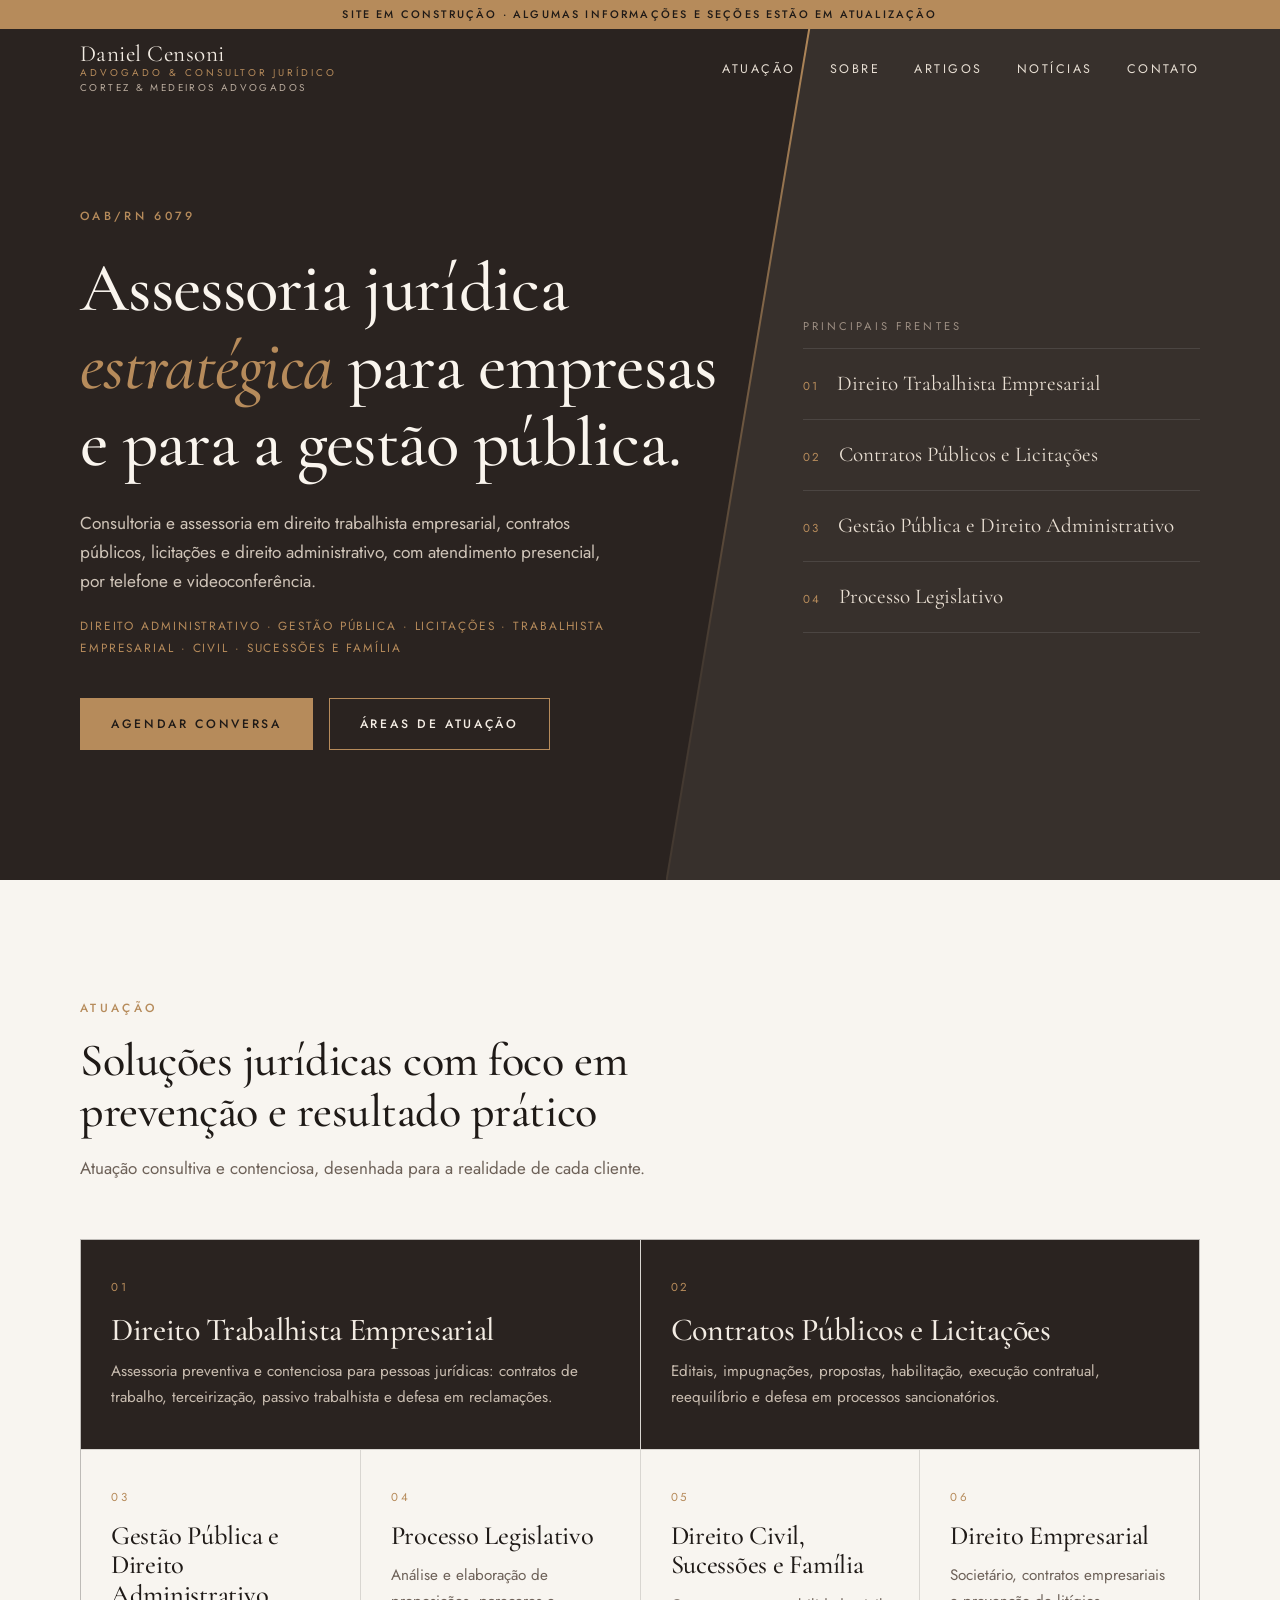
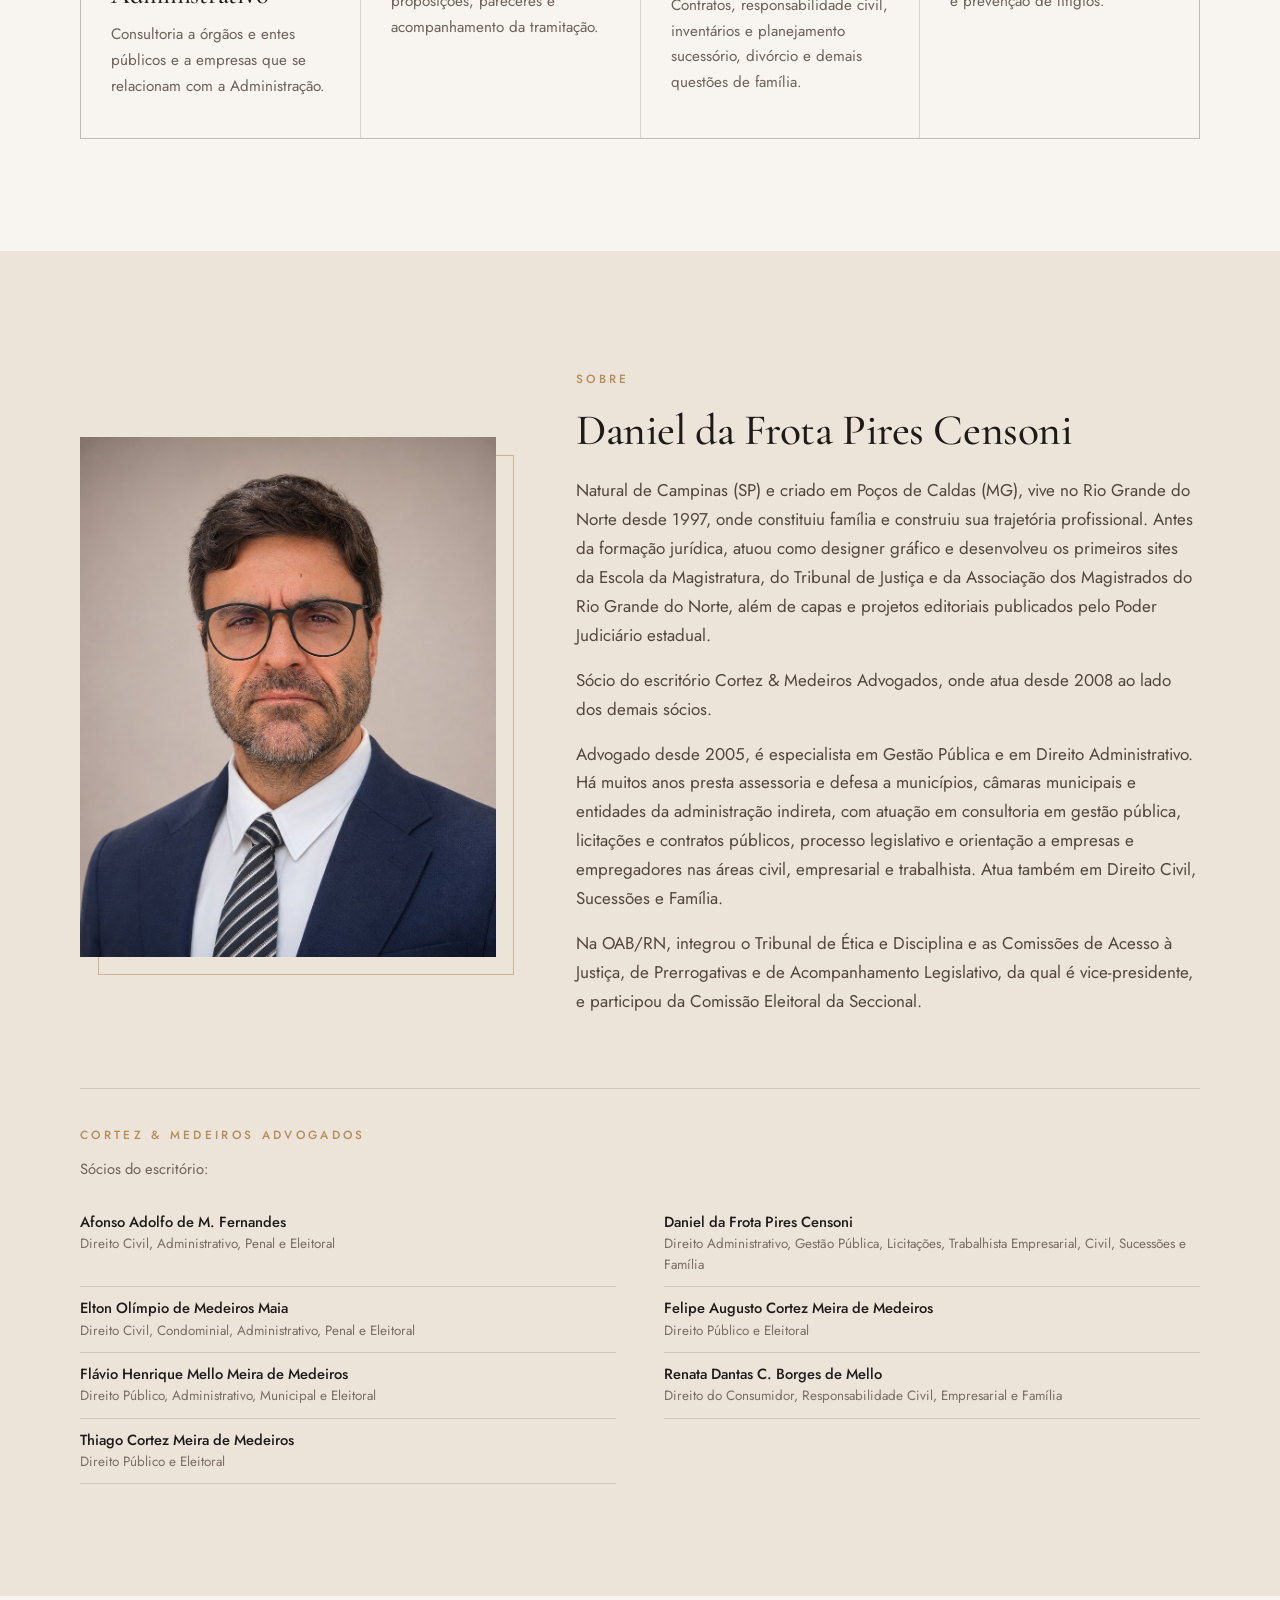
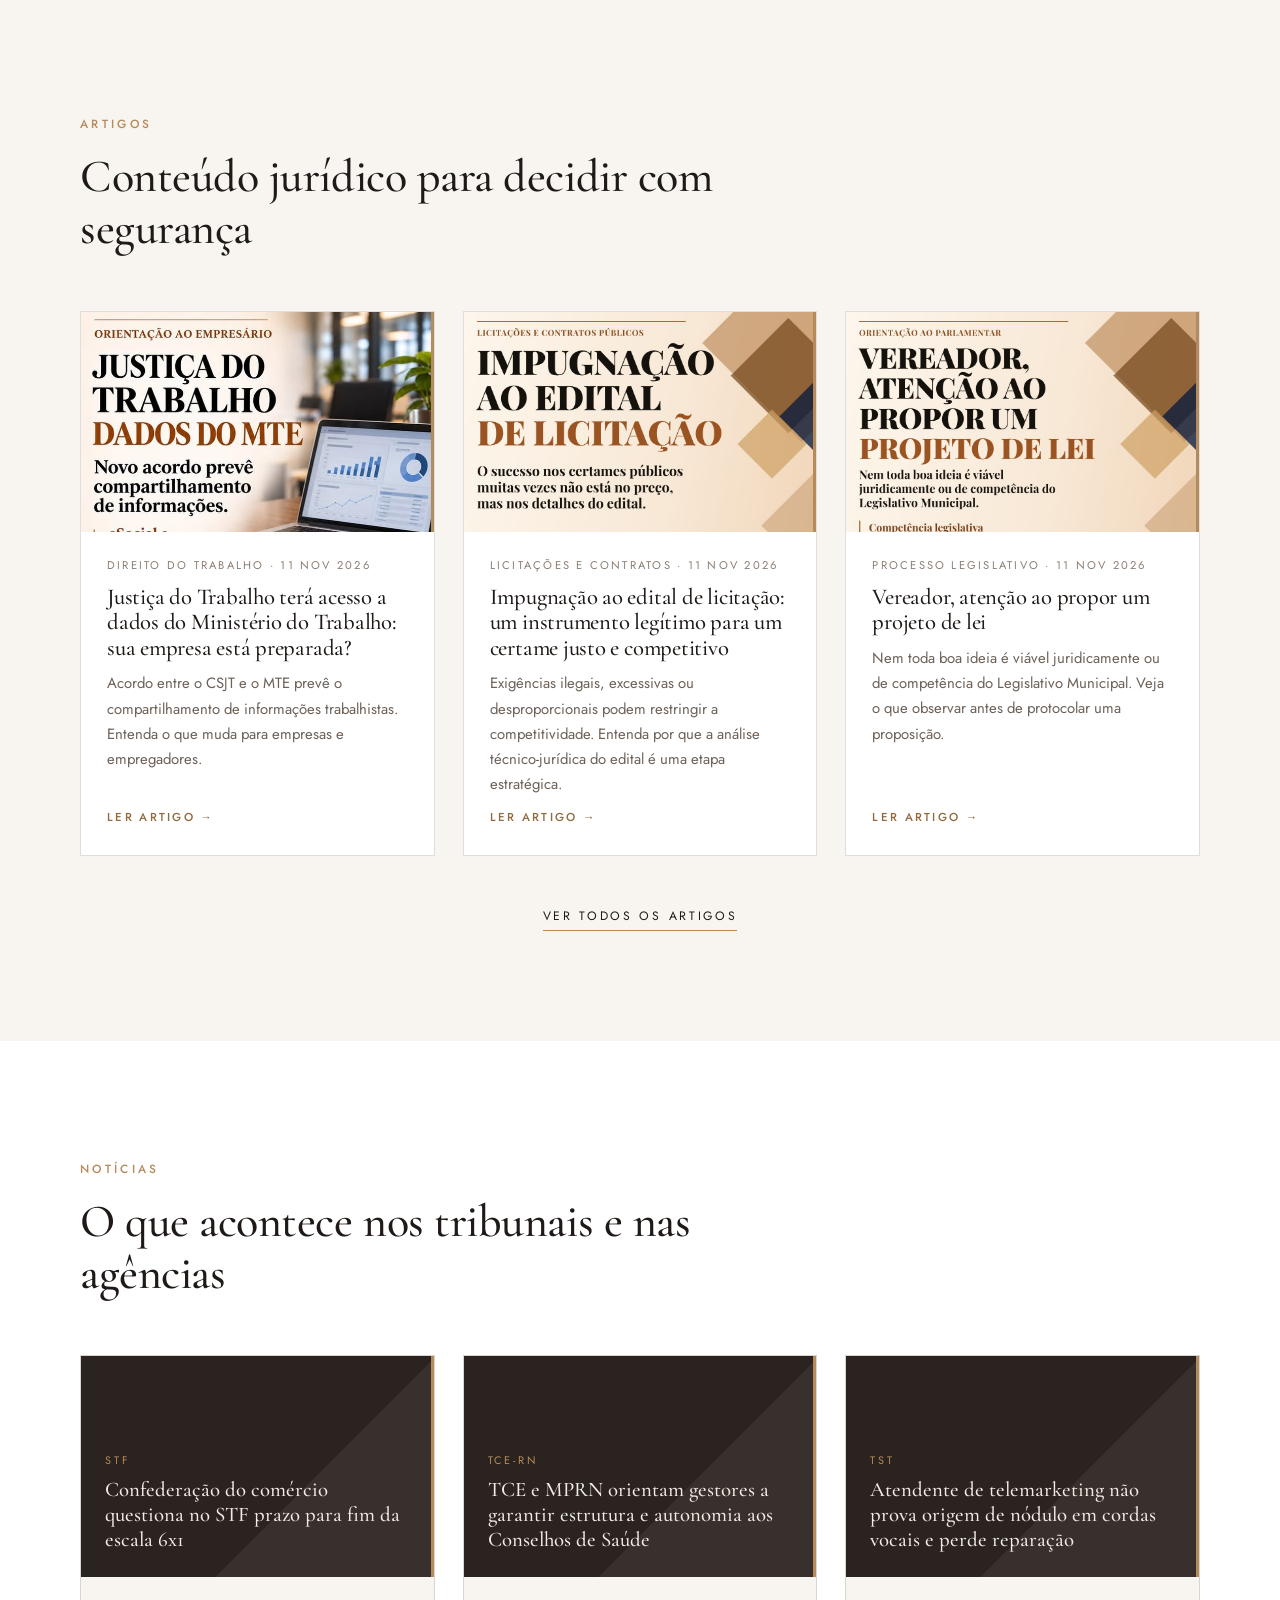
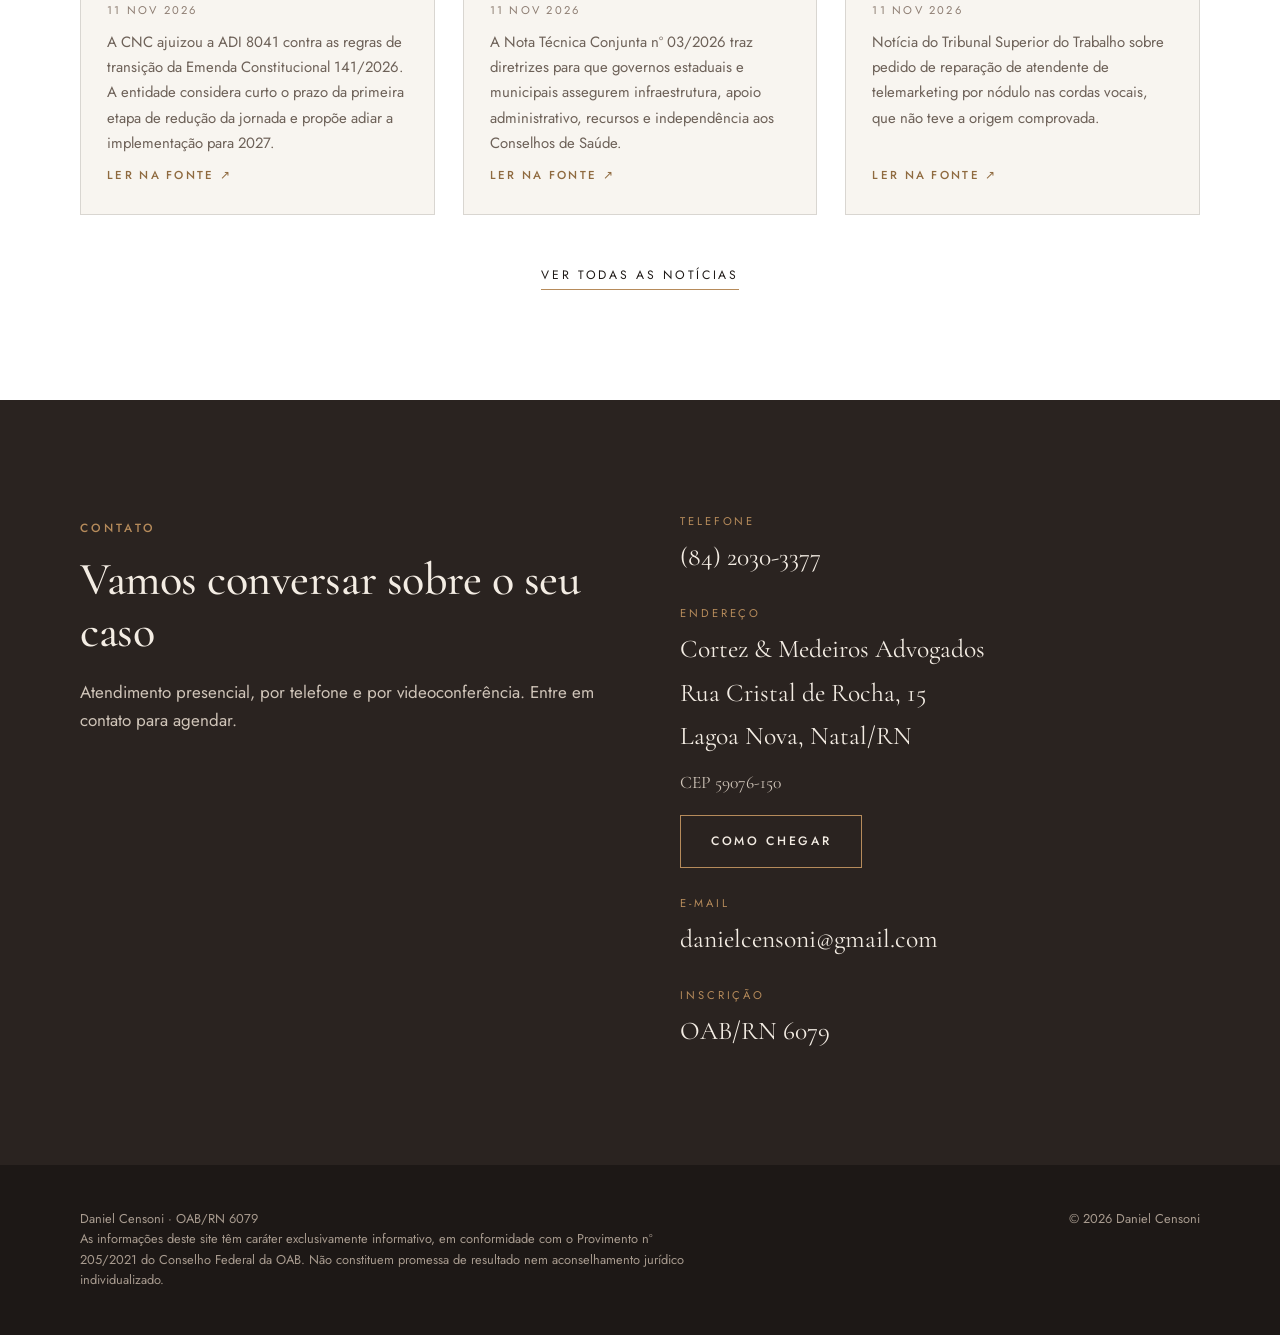
==== index.html @ f0d0aa8f "Add files via upload" ====
<!DOCTYPE html><html lang="pt-BR"><head><meta charset="utf-8"><meta name="viewport" content="width=device-width,initial-scale=1">
<title>Daniel Censoni | Advogado e Consultor Jurídico</title><meta name="description" content="Advogado e consultor jurídico para empresas e gestão pública: direito trabalhista empresarial, contratos públicos, licitações, direito administrativo e processo legislativo.">
<meta property="og:title" content="Daniel Censoni | Advogado e Consultor Jurídico"><meta property="og:description" content="Advogado e consultor jurídico para empresas e gestão pública: direito trabalhista empresarial, contratos públicos, licitações, direito administrativo e processo legislativo."><meta property="og:type" content="website"><meta property="og:locale" content="pt_BR">
<meta name="theme-color" content="#2a2320"><link rel="canonical" href="https://danielcensoni.github.io/"><link rel="preconnect" href="https://fonts.googleapis.com"><link rel="preconnect" href="https://fonts.gstatic.com" crossorigin><link href="https://fonts.googleapis.com/css2?family=Cormorant+Garamond:ital,wght@0,500;0,600;1,500&family=Jost:wght@400;500&display=swap" rel="stylesheet"><link rel="stylesheet" href="style.css"></head><body><header class="top" ><div class="construction">Site em construção &middot; algumas informações e seções estão em atualização</div><div class="wrap nav"><a class="brand" href="index.html">Daniel Censoni<small>Advogado &amp; Consultor Jurídico</small><small class="sub">Cortez &amp; Medeiros Advogados</small></a>
<button class="burger" aria-label="Menu">&#9776;</button>
<ul class="menu"><li><a href="index.html#areas">Atuação</a></li><li><a href="index.html#sobre">Sobre</a></li><li><a href="artigos.html">Artigos</a></li><li><a href="noticias.html">Notícias</a></li><li><a href="index.html#contato">Contato</a></li></ul></div></header>
<section class="hero"><div class="wrap"><div><span class="eyebrow">OAB/RN 6079</span>
<h1>Assessoria jurídica <em>estratégica</em> para empresas e para a gestão pública.</h1>
<p class="lead">Consultoria e assessoria em direito trabalhista empresarial, contratos públicos, licitações e direito administrativo, com atendimento presencial, por telefone e videoconferência.</p>
<p class="fields">Direito Administrativo &middot; Gestão Pública &middot; Licitações &middot; Trabalhista Empresarial &middot; Civil &middot; Sucessões e Família</p>
<div class="cta"><a class="btn fill" href="#contato">Agendar conversa</a><a class="btn ghost" href="#areas">Áreas de atuação</a></div></div>
<div><div class="tag">Principais frentes</div><ol><li><a href="#area-1">Direito Trabalhista Empresarial</a></li><li><a href="#area-2">Contratos Públicos e Licitações</a></li><li><a href="#area-3">Gestão Pública e Direito Administrativo</a></li><li><a href="#area-4">Processo Legislativo</a></li></ol></div></div></section>
<section id="areas"><div class="wrap"><div class="head rv"><span class="eyebrow">Atuação</span><h2>Soluções jurídicas com foco em prevenção e resultado prático</h2><p>Atuação consultiva e contenciosa, desenhada para a realidade de cada cliente.</p></div><div class="areas"><div id="area-1" class="area rv big"><div class="n">01</div><h3>Direito Trabalhista Empresarial</h3><p>Assessoria preventiva e contenciosa para pessoas jurídicas: contratos de trabalho, terceirização, passivo trabalhista e defesa em reclamações.</p></div><div id="area-2" class="area rv big"><div class="n">02</div><h3>Contratos Públicos e Licitações</h3><p>Editais, impugnações, propostas, habilitação, execução contratual, reequilíbrio e defesa em processos sancionatórios.</p></div><div id="area-3" class="area rv "><div class="n">03</div><h3>Gestão Pública e Direito Administrativo</h3><p>Consultoria a órgãos e entes públicos e a empresas que se relacionam com a Administração.</p></div><div id="area-4" class="area rv "><div class="n">04</div><h3>Processo Legislativo</h3><p>Análise e elaboração de proposições, pareceres e acompanhamento da tramitação.</p></div><div id="area-5" class="area rv "><div class="n">05</div><h3>Direito Civil, Sucessões e Família</h3><p>Contratos, responsabilidade civil, inventários e planejamento sucessório, divórcio e demais questões de família.</p></div><div id="area-6" class="area rv "><div class="n">06</div><h3>Direito Empresarial</h3><p>Societário, contratos empresariais e prevenção de litígios.</p></div></div></div></section>
<section class="about" id="sobre"><div class="wrap"><div class="rv"><div class="frame"><img src="foto.jpg" alt="Daniel Censoni, advogado" width="900" height="1125" loading="lazy"></div></div>
<div class="rv"><span class="eyebrow">Sobre</span><h2>Daniel da Frota Pires Censoni</h2>
<p>Natural de Campinas (SP) e criado em Poços de Caldas (MG), vive no Rio Grande do Norte desde 1997, onde constituiu família e construiu sua trajetória profissional. Antes da formação jurídica, atuou como designer gráfico e desenvolveu os primeiros sites da Escola da Magistratura, do Tribunal de Justiça e da Associação dos Magistrados do Rio Grande do Norte, além de capas e projetos editoriais publicados pelo Poder Judiciário estadual.</p>
<p>Sócio do escritório Cortez &amp; Medeiros Advogados, onde atua desde 2008 ao lado dos demais sócios.</p>
<p>Advogado desde 2005, é especialista em Gestão Pública e em Direito Administrativo. Há muitos anos presta assessoria e defesa a municípios, câmaras municipais e entidades da administração indireta, com atuação em consultoria em gestão pública, licitações e contratos públicos, processo legislativo e orientação a empresas e empregadores nas áreas civil, empresarial e trabalhista. Atua também em Direito Civil, Sucessões e Família.</p>
<p>Na OAB/RN, integrou o Tribunal de Ética e Disciplina e as Comissões de Acesso à Justiça, de Prerrogativas e de Acompanhamento Legislativo, da qual é vice-presidente, e participou da Comissão Eleitoral da Seccional.</p>
</div></div><div class="wrap crew rv"><span class="eyebrow">Cortez &amp; Medeiros Advogados</span><p>Sócios do escritório:</p><ul><li><b>Afonso Adolfo de M. Fernandes</b><span>Direito Civil, Administrativo, Penal e Eleitoral</span></li><li><b>Daniel da Frota Pires Censoni</b><span>Direito Administrativo, Gestão Pública, Licitações, Trabalhista Empresarial, Civil, Sucessões e Família</span></li><li><b>Elton Olímpio de Medeiros Maia</b><span>Direito Civil, Condominial, Administrativo, Penal e Eleitoral</span></li><li><b>Felipe Augusto Cortez Meira de Medeiros</b><span>Direito Público e Eleitoral</span></li><li><b>Flávio Henrique Mello Meira de Medeiros</b><span>Direito Público, Administrativo, Municipal e Eleitoral</span></li><li><b>Renata Dantas C. Borges de Mello</b><span>Direito do Consumidor, Responsabilidade Civil, Empresarial e Família</span></li><li><b>Thiago Cortez Meira de Medeiros</b><span>Direito Público e Eleitoral</span></li></ul></div></section>
<section id="artigos"><div class="wrap"><div class="head rv"><span class="eyebrow">Artigos</span><h2>Conteúdo jurídico para decidir com segurança</h2></div>
<div class="grid3"><a class="card rv" href="justica-do-trabalho-acesso-a-dados-do-mte.html"><div class="cover"><img src="img-dados-mte.jpg" alt="Justiça do Trabalho terá acesso a dados do Ministério do Trabalho: sua empresa está preparada?"></div><div class="body"><div class="meta">Direito do Trabalho &middot; 11 nov 2026</div><h3>Justiça do Trabalho terá acesso a dados do Ministério do Trabalho: sua empresa está preparada?</h3><p>Acordo entre o CSJT e o MTE prevê o compartilhamento de informações trabalhistas. Entenda o que muda para empresas e empregadores.</p><span class="more">Ler artigo &rarr;</span></div></a><a class="card rv" href="impugnacao-ao-edital-de-licitacao.html"><div class="cover"><img src="img-impugnacao-edital.jpg" alt="Impugnação ao edital de licitação: um instrumento legítimo para um certame justo e competitivo"></div><div class="body"><div class="meta">Licitações e Contratos &middot; 11 nov 2026</div><h3>Impugnação ao edital de licitação: um instrumento legítimo para um certame justo e competitivo</h3><p>Exigências ilegais, excessivas ou desproporcionais podem restringir a competitividade. Entenda por que a análise técnico-jurídica do edital é uma etapa estratégica.</p><span class="more">Ler artigo &rarr;</span></div></a><a class="card rv" href="vereador-atencao-ao-propor-um-projeto-de-lei.html"><div class="cover"><img src="img-projeto-de-lei-vereador.jpg" alt="Vereador, atenção ao propor um projeto de lei"></div><div class="body"><div class="meta">Processo Legislativo &middot; 11 nov 2026</div><h3>Vereador, atenção ao propor um projeto de lei</h3><p>Nem toda boa ideia é viável juridicamente ou de competência do Legislativo Municipal. Veja o que observar antes de protocolar uma proposição.</p><span class="more">Ler artigo &rarr;</span></div></a></div><div class="allink"><a href="artigos.html">Ver todos os artigos</a></div></div></section>
<section class="news" id="noticias"><div class="wrap"><div class="head rv"><span class="eyebrow">Notícias</span><h2>O que acontece nos tribunais e nas agências</h2></div>
<div class="grid3"><a class="card rv" href="https://noticias.stf.jus.br/postsnoticias/confederacao-do-comercio-questiona-no-stf-prazo-para-fim-da-escala-6x1/" target="_blank" rel="noopener"><div class="cover"><span>STF</span><b>Confederação do comércio questiona no STF prazo para fim da escala 6x1</b></div><div class="body"><div class="meta">11 nov 2026</div><p>A CNC ajuizou a ADI 8041 contra as regras de transição da Emenda Constitucional 141/2026. A entidade considera curto o prazo da primeira etapa de redução da jornada e propõe adiar a implementação para 2027.</p><span class="more">Ler na fonte &#8599;</span></div></a><a class="card rv" href="https://www.tce.rn.gov.br/Noticias/NoticiaDetalhada/8140#gsc.tab=0" target="_blank" rel="noopener"><div class="cover"><span>TCE-RN</span><b>TCE e MPRN orientam gestores a garantir estrutura e autonomia aos Conselhos de Saúde</b></div><div class="body"><div class="meta">11 nov 2026</div><p>A Nota Técnica Conjunta nº 03/2026 traz diretrizes para que governos estaduais e municipais assegurem infraestrutura, apoio administrativo, recursos e independência aos Conselhos de Saúde.</p><span class="more">Ler na fonte &#8599;</span></div></a><a class="card rv" href="https://www.tst.jus.br/-/atendente-de-telemarketing-nao-prova-origem-de-nodulo-em-cordas-vocais-e-perde-reparacao" target="_blank" rel="noopener"><div class="cover"><span>TST</span><b>Atendente de telemarketing não prova origem de nódulo em cordas vocais e perde reparação</b></div><div class="body"><div class="meta">11 nov 2026</div><p>Notícia do Tribunal Superior do Trabalho sobre pedido de reparação de atendente de telemarketing por nódulo nas cordas vocais, que não teve a origem comprovada.</p><span class="more">Ler na fonte &#8599;</span></div></a></div><div class="allink"><a href="noticias.html">Ver todas as notícias</a></div></div></section>
<section class="contact" id="contato"><div class="wrap"><div class="rv"><span class="eyebrow">Contato</span><h2>Vamos conversar sobre o seu caso</h2><p>Atendimento presencial, por telefone e por videoconferência. Entre em contato para agendar.</p></div>
<dl class="rv"><div><dt>Telefone</dt><dd><a href="tel:+558420303377">(84) 2030-3377</a></dd></div><div><dt>Endereço</dt><dd>Cortez &amp; Medeiros Advogados<br>Rua Cristal de Rocha, 15<br>Lagoa Nova, Natal/RN<br><span style="font-size:1.1rem;color:#cfc4b8">CEP 59076-150</span></dd><a class="btn ghost" style="margin-top:14px" href="https://www.google.com/maps/search/?api=1&amp;query=Rua+Cristal+de+Rocha+15+Lagoa+Nova+Natal+RN" target="_blank" rel="noopener">Como chegar</a></div><div><dt>E-mail</dt><dd><a href="mailto:danielcensoni@gmail.com">danielcensoni@gmail.com</a></dd></div><div><dt>Inscrição</dt><dd>OAB/RN 6079</dd></div></dl></div></section><footer><div class="wrap"><p>Daniel Censoni &middot; OAB/RN 6079<br>As informações deste site têm caráter exclusivamente informativo, em conformidade com o Provimento nº 205/2021 do Conselho Federal da OAB. Não constituem promessa de resultado nem aconselhamento jurídico individualizado.</p><p>&copy; 2026 Daniel Censoni</p></div></footer><script>
(function(){var h=document.querySelector('header.top');function s(){h.classList.toggle('solid',window.scrollY>20||h.dataset.solid)}s();addEventListener('scroll',s,{passive:true});
var b=document.querySelector('.burger'),m=document.querySelector('.menu');b.addEventListener('click',function(){m.classList.toggle('open')});m.addEventListener('click',function(){m.classList.remove('open')});
var els=document.querySelectorAll('.rv');if('IntersectionObserver' in window){var o=new IntersectionObserver(function(x){x.forEach(function(i){if(i.isIntersecting){i.target.classList.add('in');o.unobserve(i.target)}})},{threshold:.12});els.forEach(function(i){o.observe(i)})}else{els.forEach(function(i){i.classList.add('in')})}})();
</script></body></html>
---- style.css ----
:root{--ink:#1f1a17;--esp:#2a2320;--esp2:#37302c;--taupe:#8d7d72;--sand:#ece4d9;--ivory:#f8f5f0;--cu:#b68b5b;--cu2:#8f6a3f;--line:rgba(31,26,23,.14);--serif:'Cormorant Garamond',Georgia,'Times New Roman',serif;--sans:'Jost','Helvetica Neue',Arial,sans-serif}
*{box-sizing:border-box;margin:0;padding:0}
html{scroll-behavior:smooth;scroll-padding-top:80px}
body{font-family:var(--sans);font-weight:400;color:var(--ink);background:var(--ivory);line-height:1.7;font-size:17px;-webkit-font-smoothing:antialiased}
a{color:inherit;text-decoration:none}
img{max-width:100%;display:block}
.wrap{width:min(1120px,92%);margin:0 auto}
.eyebrow{font-size:.74rem;letter-spacing:.28em;text-transform:uppercase;color:var(--cu);font-weight:500}
h1,h2,h3{font-family:var(--serif);font-weight:500;line-height:1.12;letter-spacing:-.01em}
/* header */
header.top{position:fixed;inset:0 0 auto 0;z-index:50;transition:background .3s,box-shadow .3s}
header.top.solid{background:rgba(42,35,32,.96);backdrop-filter:blur(8px);box-shadow:0 1px 0 rgba(255,255,255,.06)}
.nav{display:flex;align-items:center;justify-content:space-between;height:76px}
.brand{font-family:var(--serif);color:#f3ece3;font-size:1.45rem;letter-spacing:.02em}
.brand small{display:block;font-family:var(--sans);font-size:.62rem;letter-spacing:.3em;text-transform:uppercase;color:var(--cu);margin-top:-2px}
.menu{display:flex;gap:34px;list-style:none}
.menu a{color:#e7ded3;font-size:.78rem;letter-spacing:.2em;text-transform:uppercase;transition:color .2s}
.menu a:hover{color:var(--cu)}
.burger{display:none;background:none;border:0;color:#f3ece3;font-size:1.6rem;cursor:pointer}
/* hero */
.hero{position:relative;background:var(--esp);color:#f3ece3;min-height:min(100svh,880px);display:flex;align-items:center;overflow:hidden;padding:120px 0 80px}
.hero::before{content:"";position:absolute;right:0;top:0;bottom:0;width:48%;background:var(--esp2);clip-path:polygon(24% 0,100% 0,100% 100%,0 100%)}
.hero::after{content:"";position:absolute;right:0;top:0;bottom:0;width:48%;background:linear-gradient(var(--cu),rgba(182,139,91,.1) 75%);clip-path:polygon(24% 0,calc(24% + 2px) 0,2px 100%,0 100%);z-index:1}
.hero .wrap{position:relative;z-index:2;display:grid;grid-template-columns:1.25fr .75fr;gap:60px;align-items:center}
.hero h1{font-size:clamp(2.5rem,5.4vw,4.6rem);margin:22px 0 26px;color:#faf5ee}
.hero h1 em{font-style:italic;color:var(--cu)}
.hero p.lead{max-width:540px;color:#cfc4b8;font-size:1.08rem}
.cta{display:flex;gap:16px;flex-wrap:wrap;margin-top:38px}
.btn{display:inline-block;padding:15px 30px;font-size:.76rem;letter-spacing:.22em;text-transform:uppercase;border:1px solid var(--cu);transition:all .25s;font-weight:500}
.btn.fill{background:var(--cu);color:#1f1a17}
.btn.fill:hover{background:#c99d6b}
.btn.ghost{color:#f3ece3}
.btn.ghost:hover{background:rgba(182,139,91,.15)}
.hero ol{list-style:none;counter-reset:a}
.hero ol li{counter-increment:a;padding:17px 0;border-bottom:1px solid rgba(255,255,255,.1);font-family:var(--serif);font-size:1.32rem;color:#e9dfd3;display:flex;gap:18px;align-items:baseline}
.hero ol li::before{content:"0" counter(a);font-family:var(--sans);font-size:.72rem;letter-spacing:.2em;color:var(--cu)}
.hero ol li:first-child{border-top:1px solid rgba(255,255,255,.1)}
.hero .tag{font-size:.7rem;letter-spacing:.28em;text-transform:uppercase;color:#9d8f83;margin-bottom:12px}
/* sections */
section{padding:112px 0}
.head{max-width:640px;margin-bottom:56px}
.head h2{font-size:clamp(2rem,3.6vw,3rem);margin-top:14px}
.head p{color:#6d6158;margin-top:16px}
/* areas */
.areas{display:grid;grid-template-columns:repeat(12,1fr);gap:1px;background:var(--line);border:1px solid var(--line)}
.area{background:var(--ivory);padding:38px 30px;grid-column:span 3;transition:background .3s}
.area:hover{background:#fff}
.area.big{grid-column:span 6;background:var(--esp);color:#f3ece3}
.area.big:hover{background:var(--esp2)}
.area .n{font-size:.72rem;letter-spacing:.24em;color:var(--cu)}
.area h3{font-size:1.65rem;margin:14px 0 12px}
.area.big h3{font-size:2rem}
.area p{font-size:.95rem;color:#6d6158}
.area.big p{color:#c9bdb0}
/* sobre */
.about{background:var(--sand)}
.about .wrap{display:grid;grid-template-columns:.8fr 1.2fr;gap:80px;align-items:center}
.frame{aspect-ratio:4/5;background:var(--esp);position:relative;display:grid;place-items:center;color:var(--cu);font-family:var(--serif);font-size:6rem}
.frame::after{content:"";position:absolute;inset:18px;border:1px solid rgba(182,139,91,.55);right:-18px;bottom:-18px;z-index:-1}
.frame img{width:100%;height:100%;object-fit:cover}
.about h2{font-size:clamp(2rem,3.4vw,2.8rem);margin:14px 0 22px}
.about p{color:#52463d;margin-bottom:16px}
.facts{display:flex;gap:40px;margin-top:30px;padding-top:26px;border-top:1px solid var(--line)}
.facts b{display:block;font-family:var(--serif);font-size:1.5rem;font-weight:500}
.facts span{font-size:.72rem;letter-spacing:.2em;text-transform:uppercase;color:var(--taupe)}
/* cards */
.grid3{display:grid;grid-template-columns:repeat(3,1fr);gap:28px}
.card{display:flex;flex-direction:column;background:#fff;border:1px solid var(--line);transition:transform .3s,box-shadow .3s}
.card:hover{transform:translateY(-4px);box-shadow:0 18px 40px -22px rgba(31,26,23,.35)}
.cover{aspect-ratio:16/10;background:linear-gradient(135deg,var(--esp) 0 62%,var(--esp2) 62%);color:#f3ece3;padding:24px;display:flex;flex-direction:column;justify-content:flex-end;position:relative;overflow:hidden}
.cover::after{content:"";position:absolute;right:0;top:0;bottom:0;width:3px;background:var(--cu)}
.cover span{font-size:.68rem;letter-spacing:.26em;text-transform:uppercase;color:var(--cu)}
.cover b{font-family:var(--serif);font-weight:500;font-size:1.3rem;line-height:1.2;margin-top:8px}
.cover img{position:absolute;inset:0;width:100%;height:100%;object-fit:cover}
.card .body{padding:24px 26px 28px;display:flex;flex-direction:column;gap:10px;flex:1}
.card h3{font-size:1.42rem}
.card p{font-size:.93rem;color:#6d6158}
.card .meta{font-size:.7rem;letter-spacing:.2em;text-transform:uppercase;color:var(--taupe)}
.card .more{margin-top:auto;font-size:.72rem;letter-spacing:.2em;text-transform:uppercase;color:var(--cu2);font-weight:500}
.badge{display:inline-block;font-size:.62rem;letter-spacing:.18em;text-transform:uppercase;background:var(--sand);color:var(--cu2);padding:3px 9px;margin-left:8px}
.allink{margin-top:44px;text-align:center}
.allink a{font-size:.76rem;letter-spacing:.22em;text-transform:uppercase;border-bottom:1px solid var(--cu);padding-bottom:5px}
.news{background:#fff}
.news .card{background:var(--ivory)}
/* contato */
.contact{background:var(--esp);color:#f3ece3}
.contact .wrap{display:grid;grid-template-columns:1fr 1fr;gap:80px}
.contact h2{font-size:clamp(2rem,3.6vw,3rem);margin:14px 0 20px}
.contact p{color:#cfc4b8}
.contact dl{display:grid;gap:26px}
.contact dt{font-size:.7rem;letter-spacing:.26em;text-transform:uppercase;color:var(--cu)}
.contact dd{font-family:var(--serif);font-size:1.6rem;margin-top:4px;word-break:break-word}
footer{background:#1d1816;color:#a89b8f;padding:44px 0;font-size:.8rem}
footer .wrap{display:flex;justify-content:space-between;gap:30px;flex-wrap:wrap}
footer p{max-width:620px;line-height:1.6}
/* artigo */
.page-hero{background:var(--esp);color:#f3ece3;padding:150px 0 70px}
.page-hero h1{font-size:clamp(2rem,4.2vw,3.4rem);max-width:860px;margin-top:16px}
.page-hero .meta{margin-top:20px;font-size:.74rem;letter-spacing:.2em;text-transform:uppercase;color:#a89b8f}
.article{width:min(740px,92%);margin:0 auto;padding:70px 0 40px}
.article h2{font-size:1.9rem;margin:44px 0 12px}
.article p,.article li{color:#40362f;margin-bottom:16px;font-size:1.06rem}
.article ul{padding-left:22px;margin-bottom:16px}
.article .cover{margin-bottom:40px}
.note{margin-top:44px;padding:22px 26px;background:var(--sand);border-left:3px solid var(--cu);font-size:.9rem;color:#52463d}
.back{display:inline-block;margin:10px 0 80px;font-size:.76rem;letter-spacing:.22em;text-transform:uppercase;border-bottom:1px solid var(--cu);padding-bottom:4px}
.list-page{padding:70px 0 100px}
/* motion */
.rv{opacity:0;transform:translateY(22px);transition:opacity .8s,transform .8s}
.rv.in{opacity:1;transform:none}
@media(prefers-reduced-motion:reduce){.rv{opacity:1;transform:none;transition:none}html{scroll-behavior:auto}}
@media(max-width:900px){
 .menu{display:none;position:absolute;top:76px;left:0;right:0;background:var(--esp);flex-direction:column;gap:0;padding:10px 0 20px}
 .menu.open{display:flex}.menu li{padding:14px 5%}
 .burger{display:block}
 .hero::before,.hero::after{display:none}
 .hero .wrap,.about .wrap,.contact .wrap{grid-template-columns:1fr;gap:44px}
 .hero{padding-top:110px}
 .areas{grid-template-columns:1fr}.area,.area.big{grid-column:auto}
 .grid3{grid-template-columns:1fr}
 section{padding:80px 0}
 .frame{max-width:320px}
}

.cover .orn{position:absolute;right:28px;top:6px;font-family:var(--serif);font-size:7rem;font-style:normal;color:rgba(182,139,91,.28);line-height:1}
.rv{will-change:opacity}

.team{display:grid;grid-template-columns:repeat(3,1fr);gap:1px;background:var(--line);border:1px solid var(--line)}
.mem{background:var(--ivory);padding:36px 34px;display:flex;flex-direction:column;gap:6px;transition:background .3s}
.mem:hover{background:#fff}
.mem .ini{font-family:var(--serif);font-size:2.2rem;color:var(--cu);line-height:1;margin-bottom:14px;padding-bottom:14px;border-bottom:1px solid var(--line)}
.mem h3{font-size:1.6rem}
.mem p{font-size:.72rem;letter-spacing:.22em;text-transform:uppercase;color:var(--taupe)}
@media(max-width:900px){.team{grid-template-columns:1fr 1fr}}
@media(max-width:520px){.team{grid-template-columns:1fr}}

.about .wrap.crew{display:block;margin-top:56px;padding-top:30px;border-top:1px solid var(--line)}
.crew p{margin:10px 0 18px;font-size:.92rem;color:#6d6158}
.crew ul{list-style:none;display:grid;grid-template-columns:1fr 1fr;gap:0 48px}
.crew li{padding:11px 0;border-bottom:1px solid var(--line);font-size:.92rem;line-height:1.45}
.crew li b{font-weight:500;display:block;color:var(--ink)}
.crew li span{color:#7a6d63;font-size:.84rem}
@media(max-width:700px){.crew ul{grid-template-columns:1fr}}

.brand{line-height:1.25}
.brand small.sub{color:#b9ab9d;margin-top:3px;letter-spacing:.24em}
@media(max-width:900px){.brand small.sub{font-size:.58rem}}

.construction{background:var(--cu);color:#1f1a17;text-align:center;font-size:.68rem;letter-spacing:.2em;text-transform:uppercase;padding:7px 12px;font-weight:500;line-height:1.4}
.hero{padding-top:150px}
.page-hero{padding-top:180px}
@media(max-width:900px){.menu{top:calc(76px + 34px)}.hero{padding-top:140px}.page-hero{padding-top:170px}.construction{font-size:.6rem;letter-spacing:.12em}}

.cover img{object-position:top}
.fig{margin:0 0 36px}
.fig img{width:min(460px,100%);margin:0 auto;border:1px solid var(--line);box-shadow:0 18px 40px -26px rgba(31,26,23,.45)}

.hero ol li a{flex:1;transition:color .2s,transform .2s}
.hero ol li a:hover{color:var(--cu);transform:translateX(4px)}
.hero ol li{cursor:pointer}
.hero .fields{margin-top:18px;font-size:.74rem;letter-spacing:.16em;text-transform:uppercase;color:var(--cu);max-width:560px;line-height:1.9}
.area{scroll-margin-top:100px}

.share{margin-top:40px;padding-top:26px;border-top:1px solid var(--line)}
.share h3{font-family:var(--sans);font-size:.74rem;letter-spacing:.24em;text-transform:uppercase;color:var(--cu2);font-weight:500;margin-bottom:16px}
.linkrow{display:flex;gap:10px;margin-bottom:12px}
.linkrow input{flex:1;min-width:0;padding:11px 14px;border:1px solid var(--line);background:#fff;font:inherit;font-size:.85rem;color:#52463d}
.share .row{display:flex;flex-wrap:wrap;gap:10px}
.sbtn{display:inline-block;padding:11px 18px;border:1px solid var(--cu);background:none;color:var(--ink);font:inherit;font-size:.7rem;letter-spacing:.16em;text-transform:uppercase;cursor:pointer;transition:background .2s,color .2s;font-weight:500;line-height:1.2}
.sbtn:hover{background:var(--cu);color:#1f1a17}
.sbtn[hidden]{display:none}
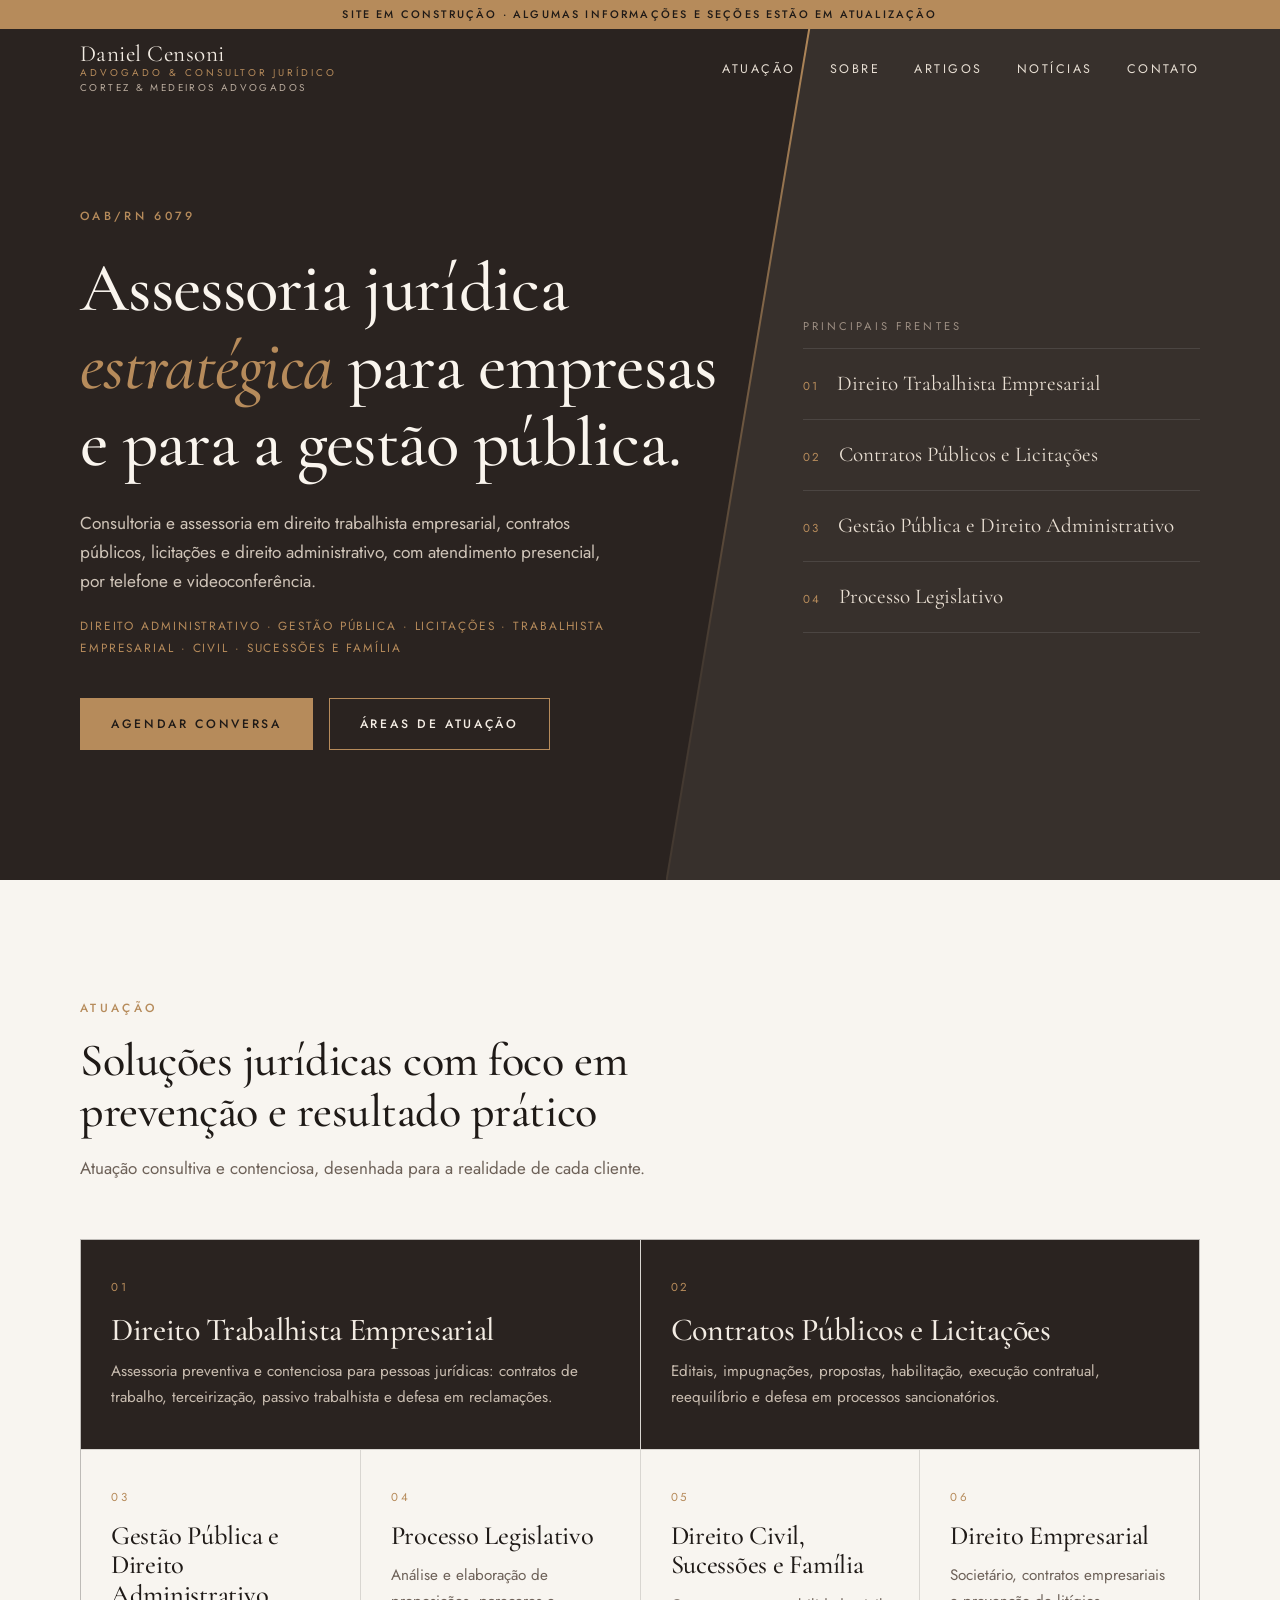
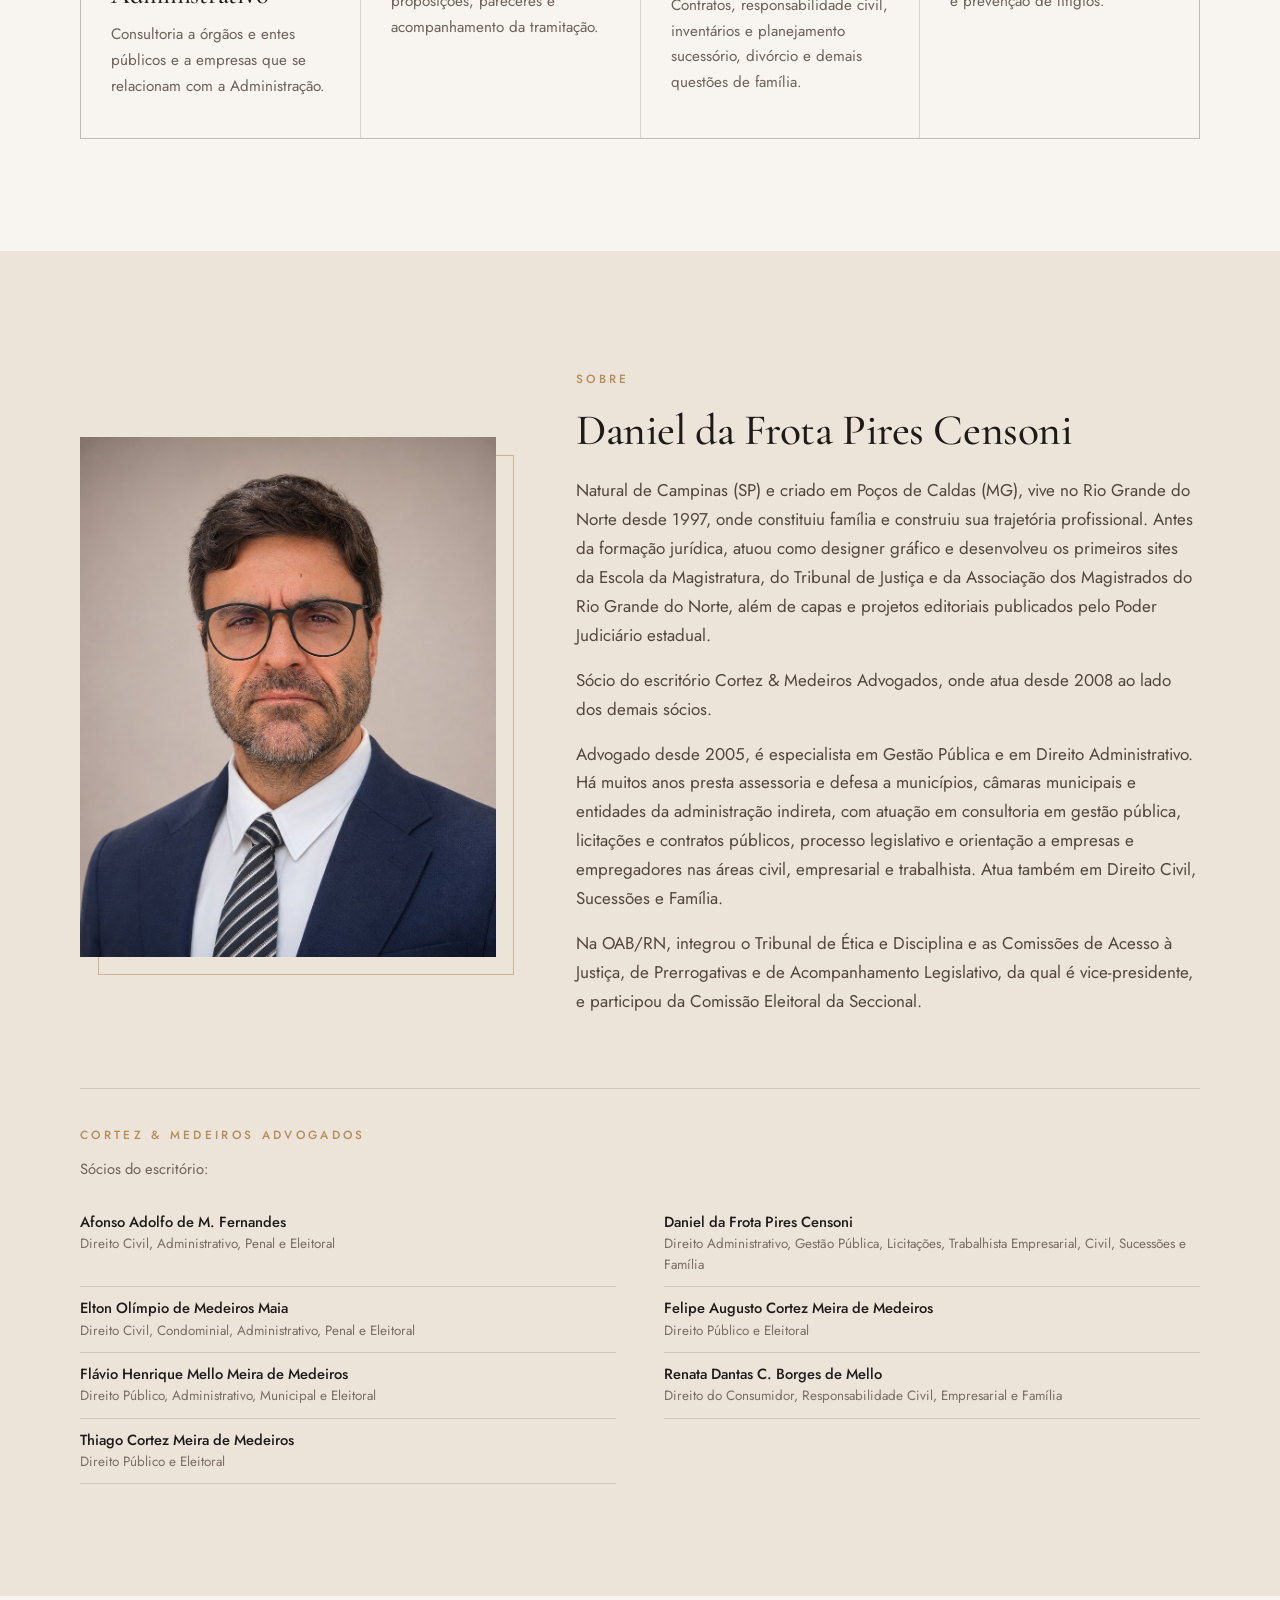
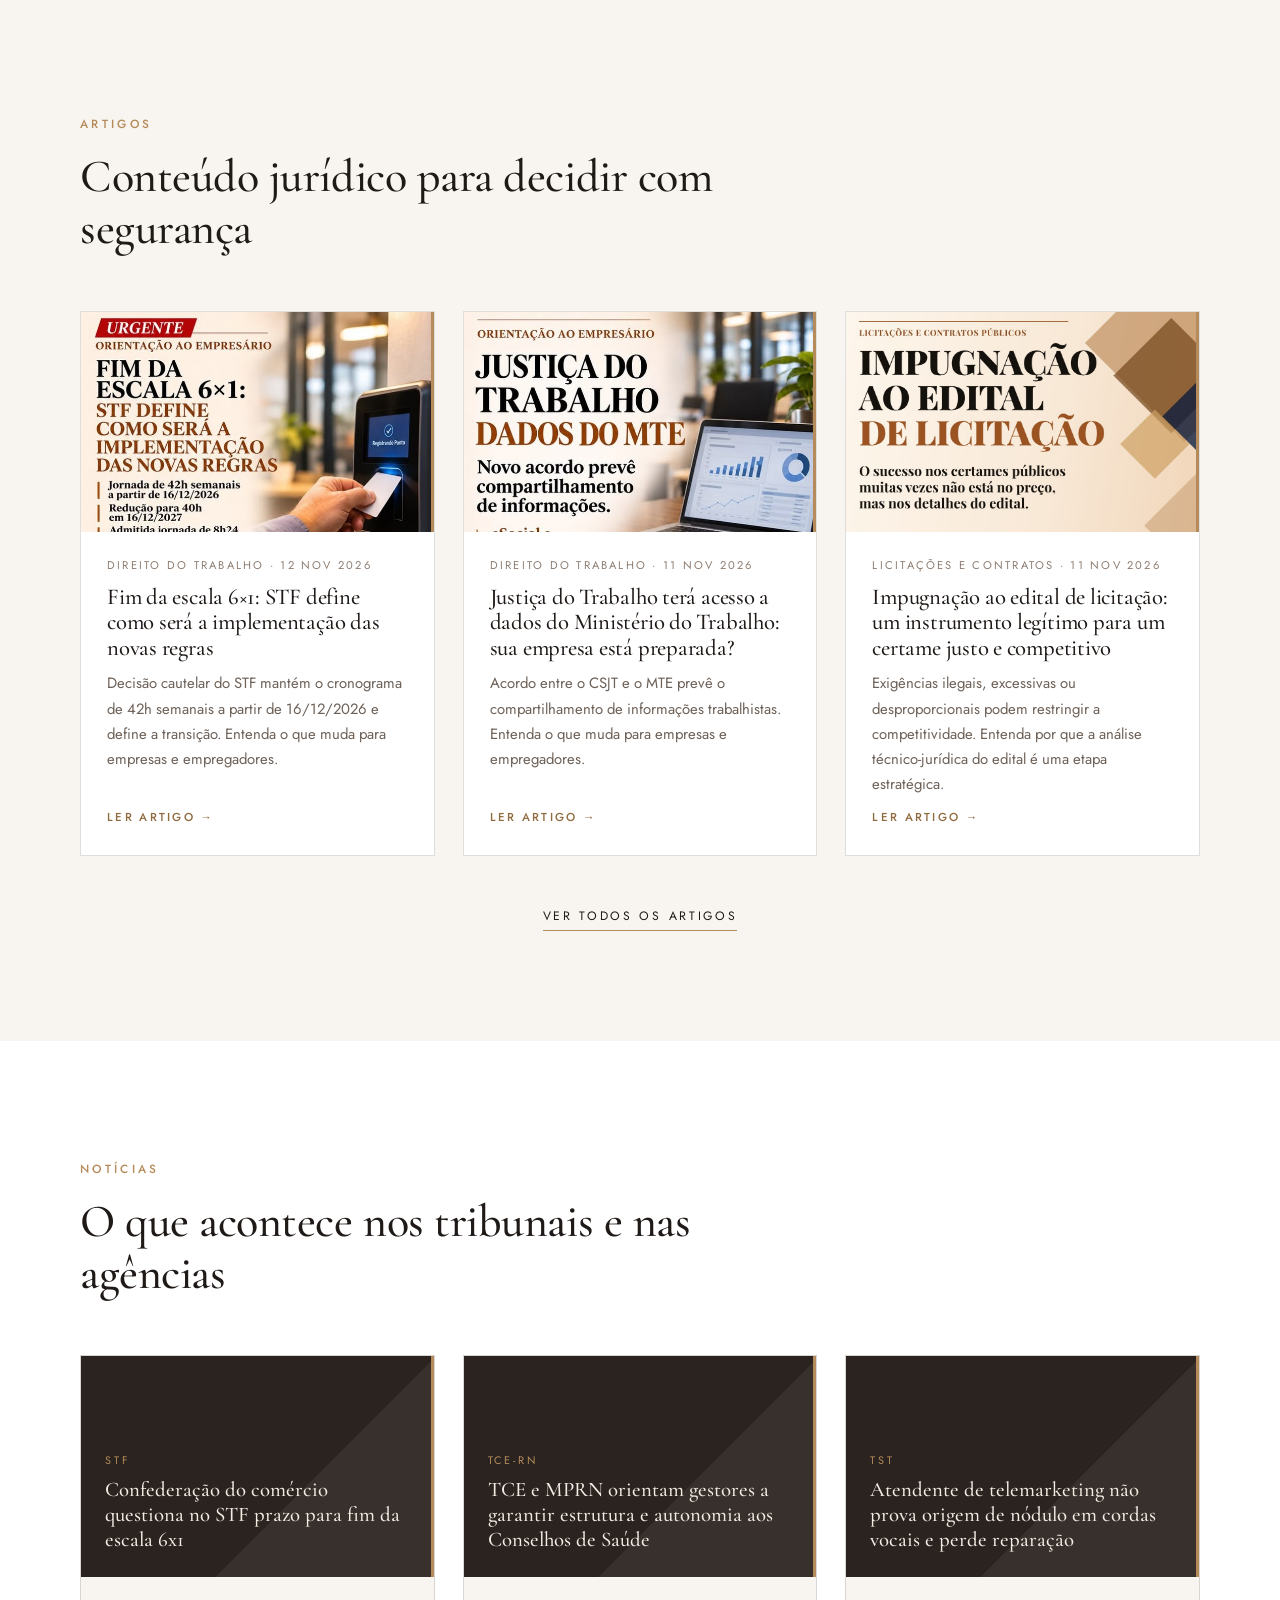
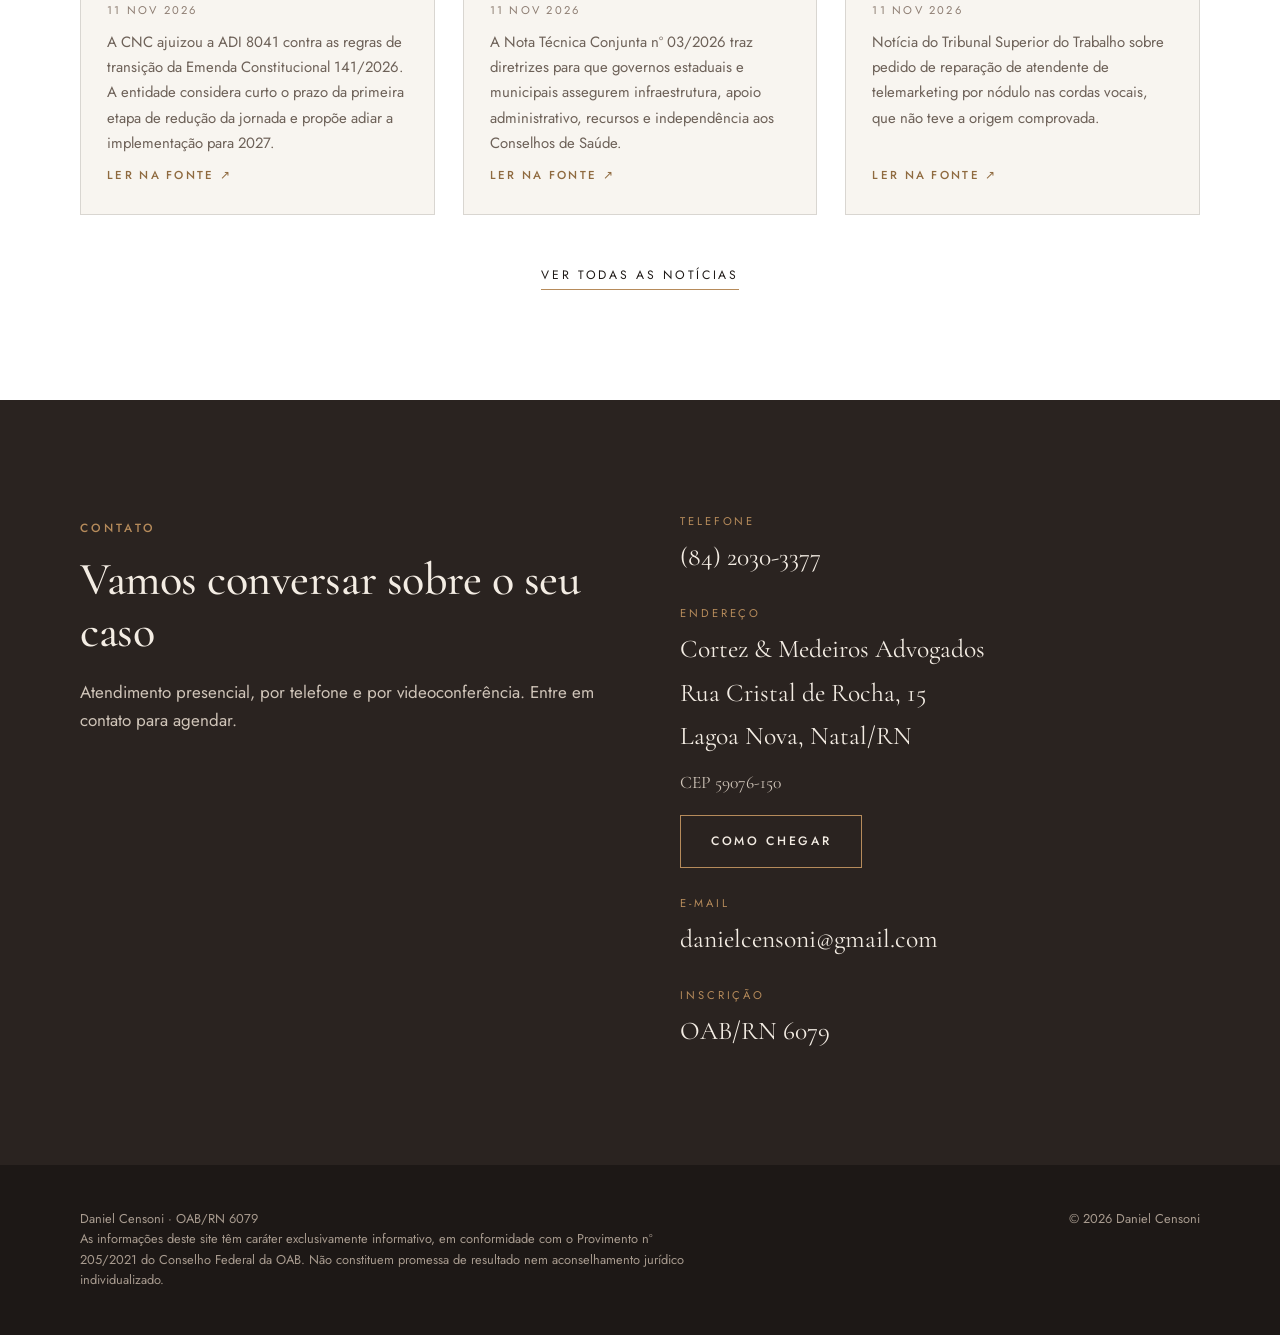
==== commit a5202e07: "Add files via upload" ====
--- a/index.html
+++ b/index.html
@@ -19,7 +19,7 @@
 <p>Na OAB/RN, integrou o Tribunal de Ética e Disciplina e as Comissões de Acesso à Justiça, de Prerrogativas e de Acompanhamento Legislativo, da qual é vice-presidente, e participou da Comissão Eleitoral da Seccional.</p>
 </div></div><div class="wrap crew rv"><span class="eyebrow">Cortez &amp; Medeiros Advogados</span><p>Sócios do escritório:</p><ul><li><b>Afonso Adolfo de M. Fernandes</b><span>Direito Civil, Administrativo, Penal e Eleitoral</span></li><li><b>Daniel da Frota Pires Censoni</b><span>Direito Administrativo, Gestão Pública, Licitações, Trabalhista Empresarial, Civil, Sucessões e Família</span></li><li><b>Elton Olímpio de Medeiros Maia</b><span>Direito Civil, Condominial, Administrativo, Penal e Eleitoral</span></li><li><b>Felipe Augusto Cortez Meira de Medeiros</b><span>Direito Público e Eleitoral</span></li><li><b>Flávio Henrique Mello Meira de Medeiros</b><span>Direito Público, Administrativo, Municipal e Eleitoral</span></li><li><b>Renata Dantas C. Borges de Mello</b><span>Direito do Consumidor, Responsabilidade Civil, Empresarial e Família</span></li><li><b>Thiago Cortez Meira de Medeiros</b><span>Direito Público e Eleitoral</span></li></ul></div></section>
 <section id="artigos"><div class="wrap"><div class="head rv"><span class="eyebrow">Artigos</span><h2>Conteúdo jurídico para decidir com segurança</h2></div>
-<div class="grid3"><a class="card rv" href="justica-do-trabalho-acesso-a-dados-do-mte.html"><div class="cover"><img src="img-dados-mte.jpg" alt="Justiça do Trabalho terá acesso a dados do Ministério do Trabalho: sua empresa está preparada?"></div><div class="body"><div class="meta">Direito do Trabalho &middot; 11 nov 2026</div><h3>Justiça do Trabalho terá acesso a dados do Ministério do Trabalho: sua empresa está preparada?</h3><p>Acordo entre o CSJT e o MTE prevê o compartilhamento de informações trabalhistas. Entenda o que muda para empresas e empregadores.</p><span class="more">Ler artigo &rarr;</span></div></a><a class="card rv" href="impugnacao-ao-edital-de-licitacao.html"><div class="cover"><img src="img-impugnacao-edital.jpg" alt="Impugnação ao edital de licitação: um instrumento legítimo para um certame justo e competitivo"></div><div class="body"><div class="meta">Licitações e Contratos &middot; 11 nov 2026</div><h3>Impugnação ao edital de licitação: um instrumento legítimo para um certame justo e competitivo</h3><p>Exigências ilegais, excessivas ou desproporcionais podem restringir a competitividade. Entenda por que a análise técnico-jurídica do edital é uma etapa estratégica.</p><span class="more">Ler artigo &rarr;</span></div></a><a class="card rv" href="vereador-atencao-ao-propor-um-projeto-de-lei.html"><div class="cover"><img src="img-projeto-de-lei-vereador.jpg" alt="Vereador, atenção ao propor um projeto de lei"></div><div class="body"><div class="meta">Processo Legislativo &middot; 11 nov 2026</div><h3>Vereador, atenção ao propor um projeto de lei</h3><p>Nem toda boa ideia é viável juridicamente ou de competência do Legislativo Municipal. Veja o que observar antes de protocolar uma proposição.</p><span class="more">Ler artigo &rarr;</span></div></a></div><div class="allink"><a href="artigos.html">Ver todos os artigos</a></div></div></section>
+<div class="grid3"><a class="card rv" href="fim-da-escala-6x1-stf-define-como-sera-a-implementacao.html"><div class="cover"><img src="img-fim-da-escala-6x1.jpg" alt="Fim da escala 6×1: STF define como será a implementação das novas regras"></div><div class="body"><div class="meta">Direito do Trabalho &middot; 12 nov 2026</div><h3>Fim da escala 6×1: STF define como será a implementação das novas regras</h3><p>Decisão cautelar do STF mantém o cronograma de 42h semanais a partir de 16/12/2026 e define a transição. Entenda o que muda para empresas e empregadores.</p><span class="more">Ler artigo &rarr;</span></div></a><a class="card rv" href="justica-do-trabalho-acesso-a-dados-do-mte.html"><div class="cover"><img src="img-dados-mte.jpg" alt="Justiça do Trabalho terá acesso a dados do Ministério do Trabalho: sua empresa está preparada?"></div><div class="body"><div class="meta">Direito do Trabalho &middot; 11 nov 2026</div><h3>Justiça do Trabalho terá acesso a dados do Ministério do Trabalho: sua empresa está preparada?</h3><p>Acordo entre o CSJT e o MTE prevê o compartilhamento de informações trabalhistas. Entenda o que muda para empresas e empregadores.</p><span class="more">Ler artigo &rarr;</span></div></a><a class="card rv" href="impugnacao-ao-edital-de-licitacao.html"><div class="cover"><img src="img-impugnacao-edital.jpg" alt="Impugnação ao edital de licitação: um instrumento legítimo para um certame justo e competitivo"></div><div class="body"><div class="meta">Licitações e Contratos &middot; 11 nov 2026</div><h3>Impugnação ao edital de licitação: um instrumento legítimo para um certame justo e competitivo</h3><p>Exigências ilegais, excessivas ou desproporcionais podem restringir a competitividade. Entenda por que a análise técnico-jurídica do edital é uma etapa estratégica.</p><span class="more">Ler artigo &rarr;</span></div></a></div><div class="allink"><a href="artigos.html">Ver todos os artigos</a></div></div></section>
 <section class="news" id="noticias"><div class="wrap"><div class="head rv"><span class="eyebrow">Notícias</span><h2>O que acontece nos tribunais e nas agências</h2></div>
 <div class="grid3"><a class="card rv" href="https://noticias.stf.jus.br/postsnoticias/confederacao-do-comercio-questiona-no-stf-prazo-para-fim-da-escala-6x1/" target="_blank" rel="noopener"><div class="cover"><span>STF</span><b>Confederação do comércio questiona no STF prazo para fim da escala 6x1</b></div><div class="body"><div class="meta">11 nov 2026</div><p>A CNC ajuizou a ADI 8041 contra as regras de transição da Emenda Constitucional 141/2026. A entidade considera curto o prazo da primeira etapa de redução da jornada e propõe adiar a implementação para 2027.</p><span class="more">Ler na fonte &#8599;</span></div></a><a class="card rv" href="https://www.tce.rn.gov.br/Noticias/NoticiaDetalhada/8140#gsc.tab=0" target="_blank" rel="noopener"><div class="cover"><span>TCE-RN</span><b>TCE e MPRN orientam gestores a garantir estrutura e autonomia aos Conselhos de Saúde</b></div><div class="body"><div class="meta">11 nov 2026</div><p>A Nota Técnica Conjunta nº 03/2026 traz diretrizes para que governos estaduais e municipais assegurem infraestrutura, apoio administrativo, recursos e independência aos Conselhos de Saúde.</p><span class="more">Ler na fonte &#8599;</span></div></a><a class="card rv" href="https://www.tst.jus.br/-/atendente-de-telemarketing-nao-prova-origem-de-nodulo-em-cordas-vocais-e-perde-reparacao" target="_blank" rel="noopener"><div class="cover"><span>TST</span><b>Atendente de telemarketing não prova origem de nódulo em cordas vocais e perde reparação</b></div><div class="body"><div class="meta">11 nov 2026</div><p>Notícia do Tribunal Superior do Trabalho sobre pedido de reparação de atendente de telemarketing por nódulo nas cordas vocais, que não teve a origem comprovada.</p><span class="more">Ler na fonte &#8599;</span></div></a></div><div class="allink"><a href="noticias.html">Ver todas as notícias</a></div></div></section>
 <section class="contact" id="contato"><div class="wrap"><div class="rv"><span class="eyebrow">Contato</span><h2>Vamos conversar sobre o seu caso</h2><p>Atendimento presencial, por telefone e por videoconferência. Entre em contato para agendar.</p></div>
--- a/style.css
+++ b/style.css
@@ -100,7 +100,7 @@
 .article{width:min(740px,92%);margin:0 auto;padding:70px 0 40px}
 .article h2{font-size:1.9rem;margin:44px 0 12px}
 .article p,.article li{color:#40362f;margin-bottom:16px;font-size:1.06rem}
-.article ul{padding-left:22px;margin-bottom:16px}
+.article ul,.article ol{padding-left:22px;margin-bottom:16px}
 .article .cover{margin-bottom:40px}
 .note{margin-top:44px;padding:22px 26px;background:var(--sand);border-left:3px solid var(--cu);font-size:.9rem;color:#52463d}
 .back{display:inline-block;margin:10px 0 80px;font-size:.76rem;letter-spacing:.22em;text-transform:uppercase;border-bottom:1px solid var(--cu);padding-bottom:4px}
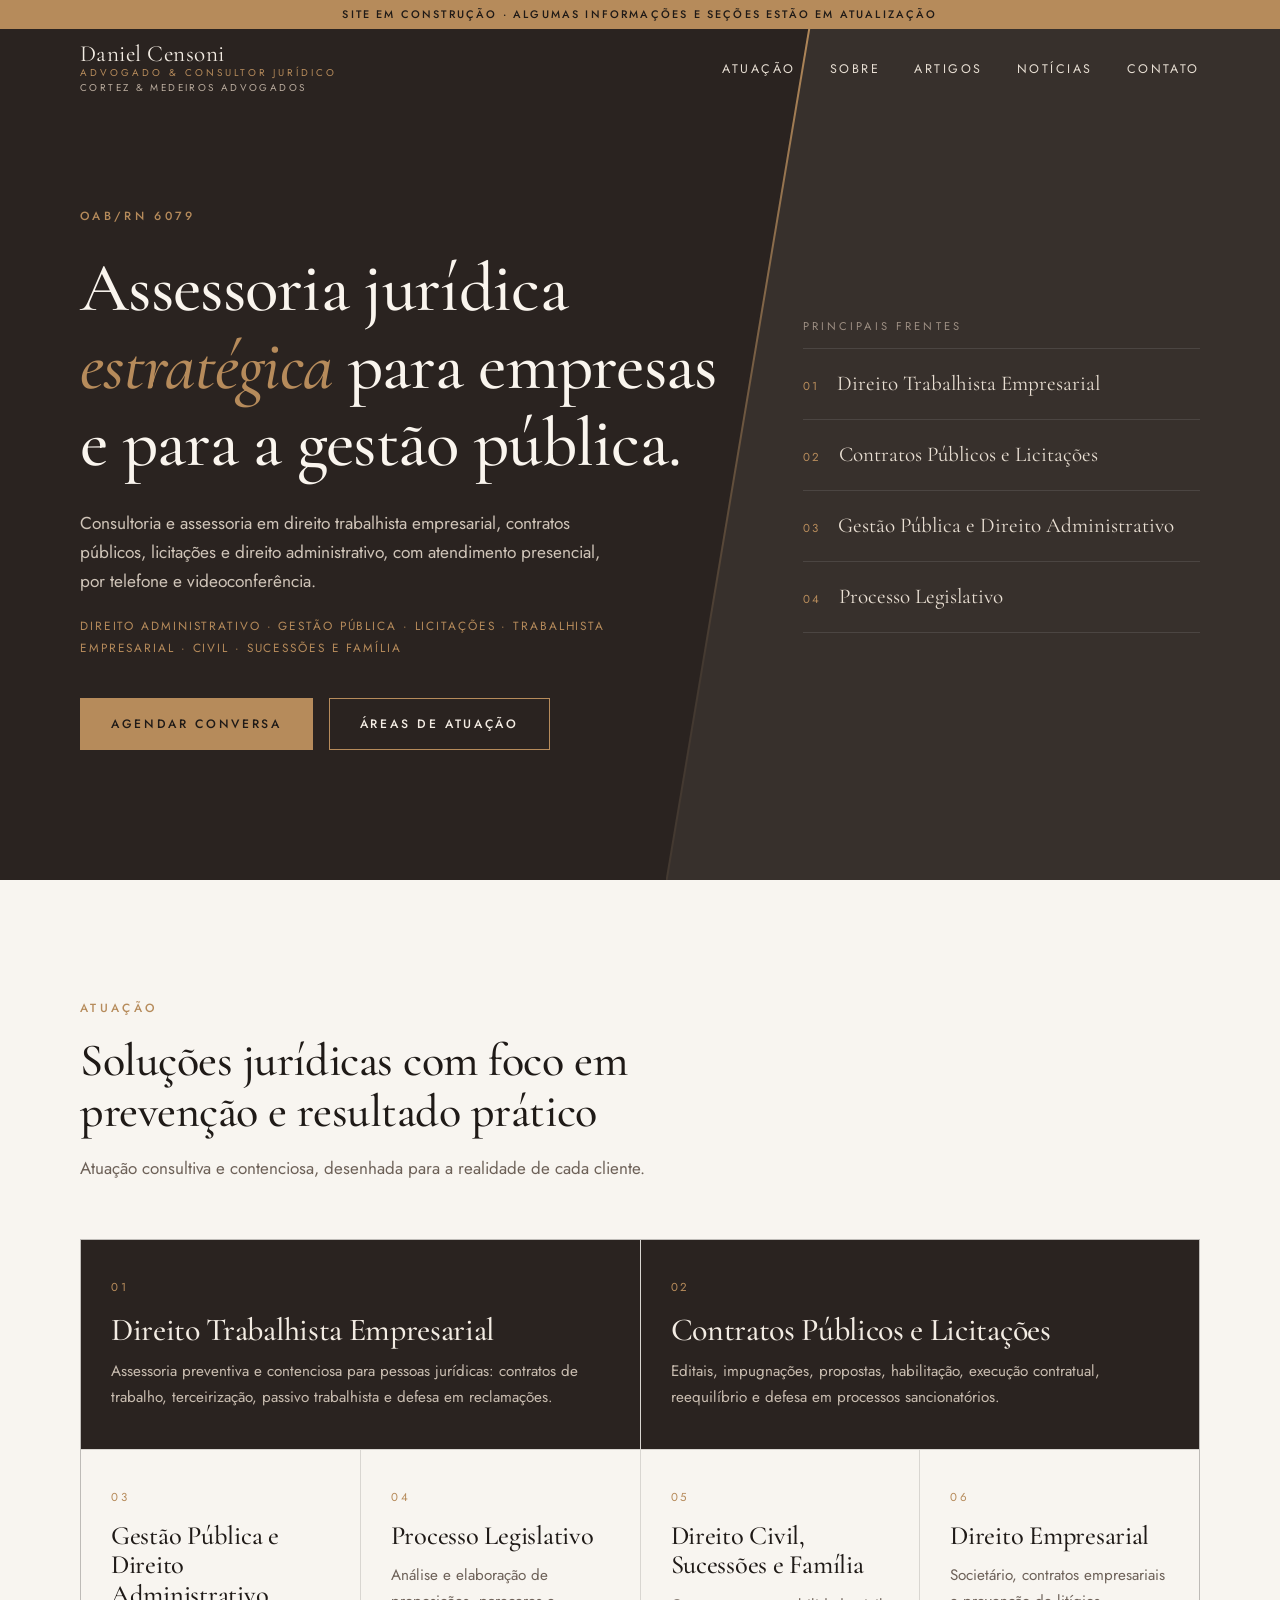
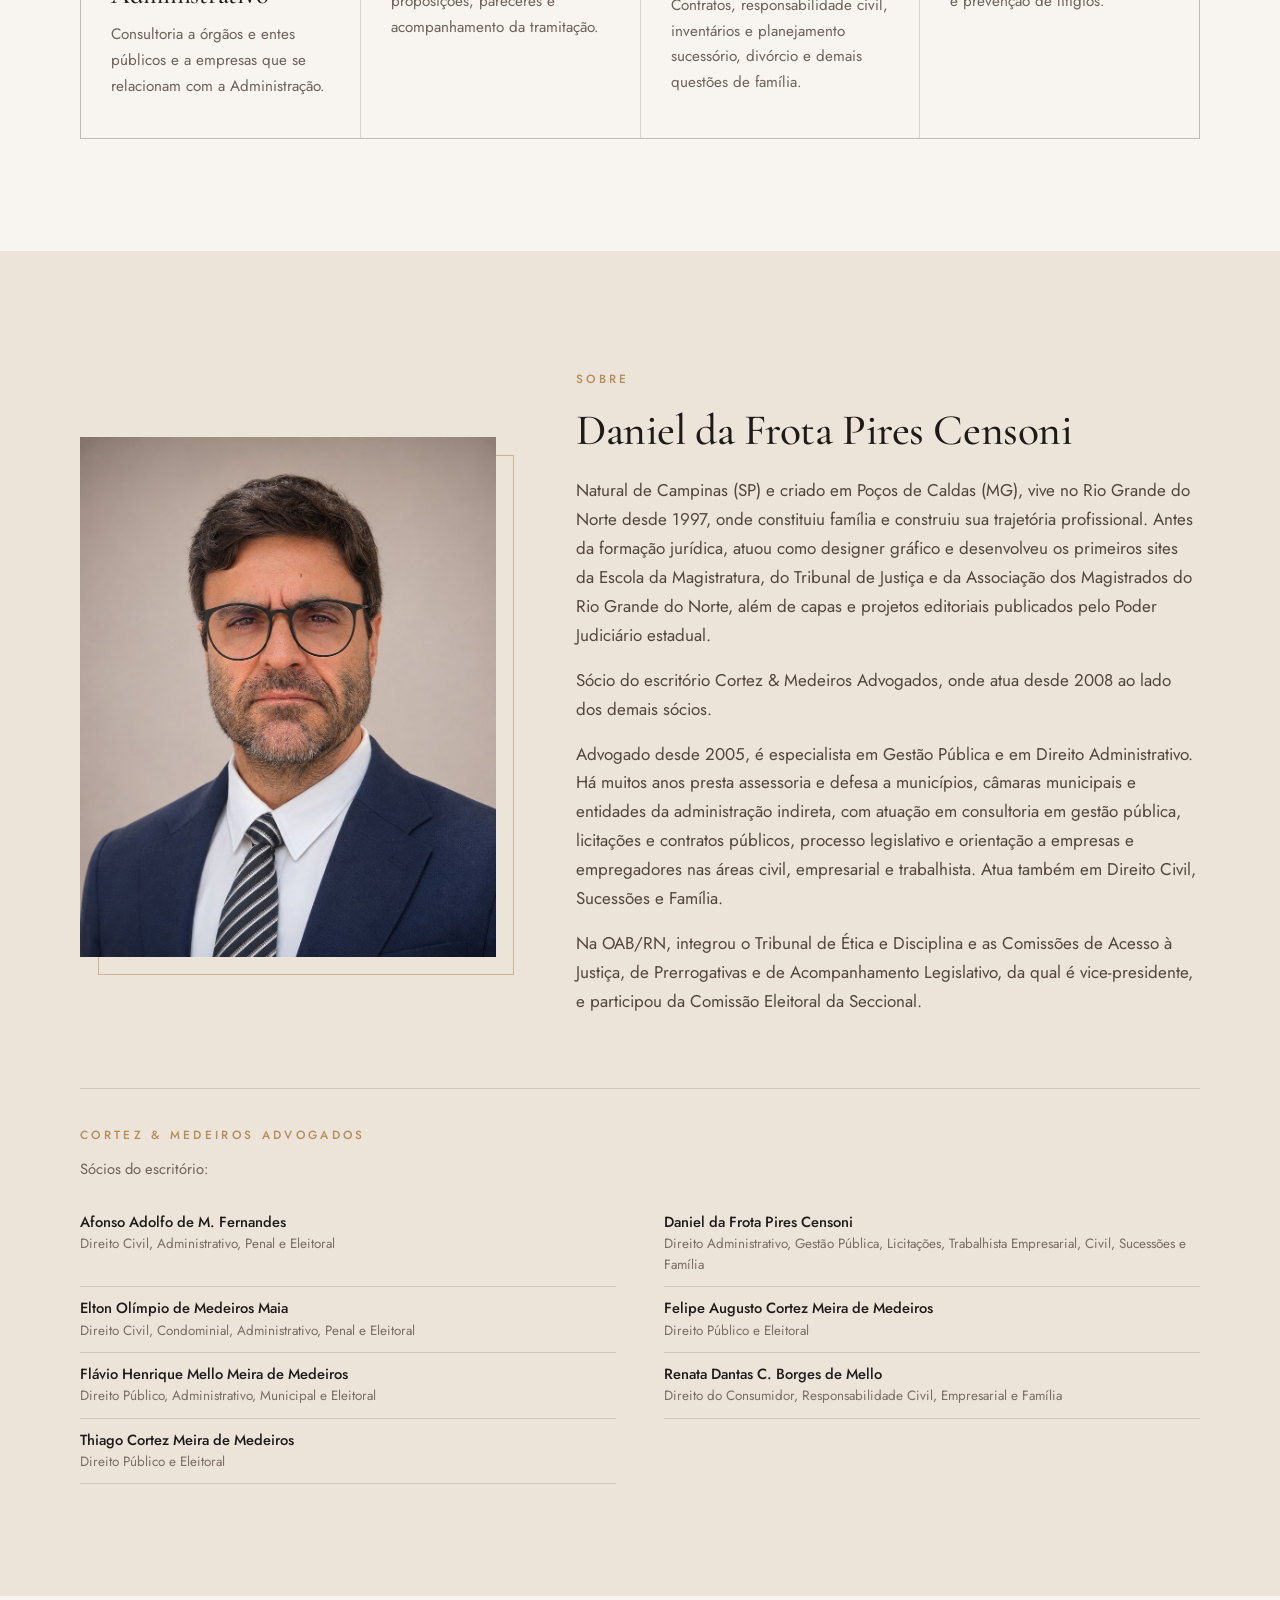
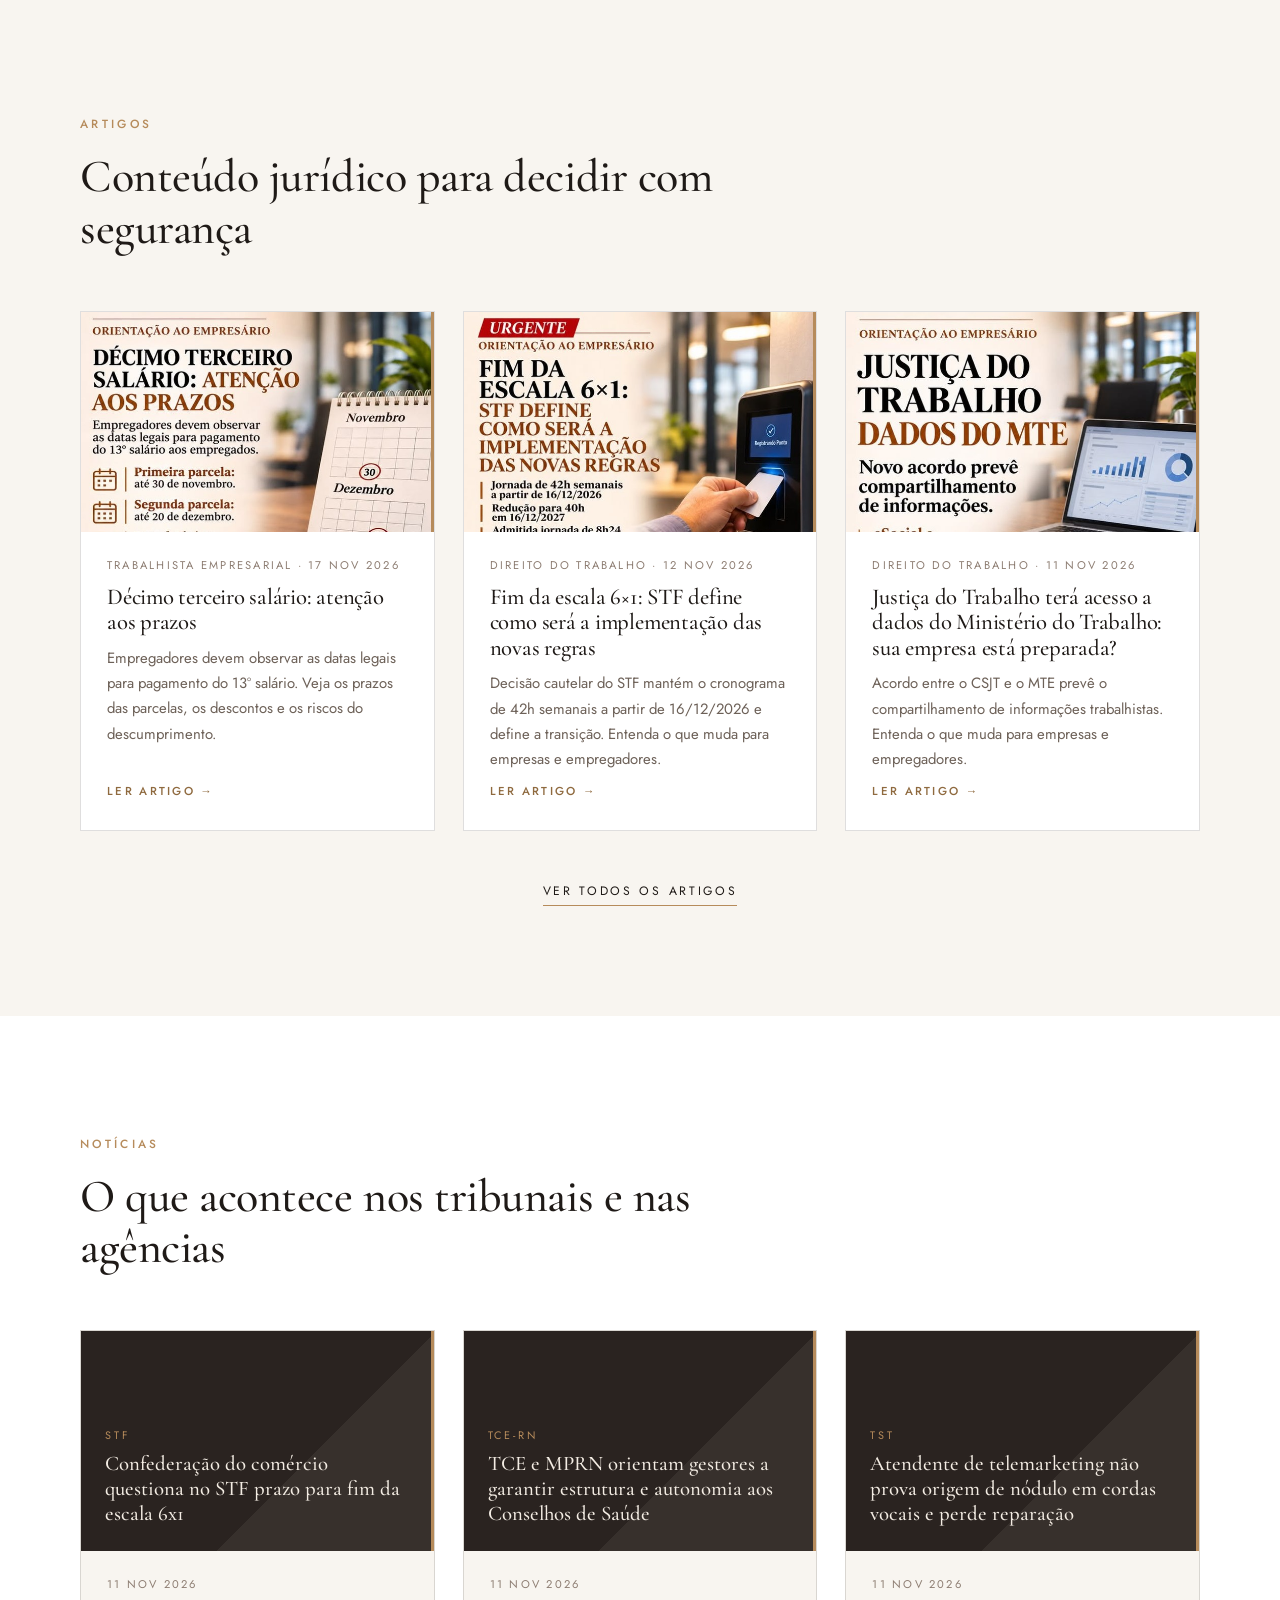
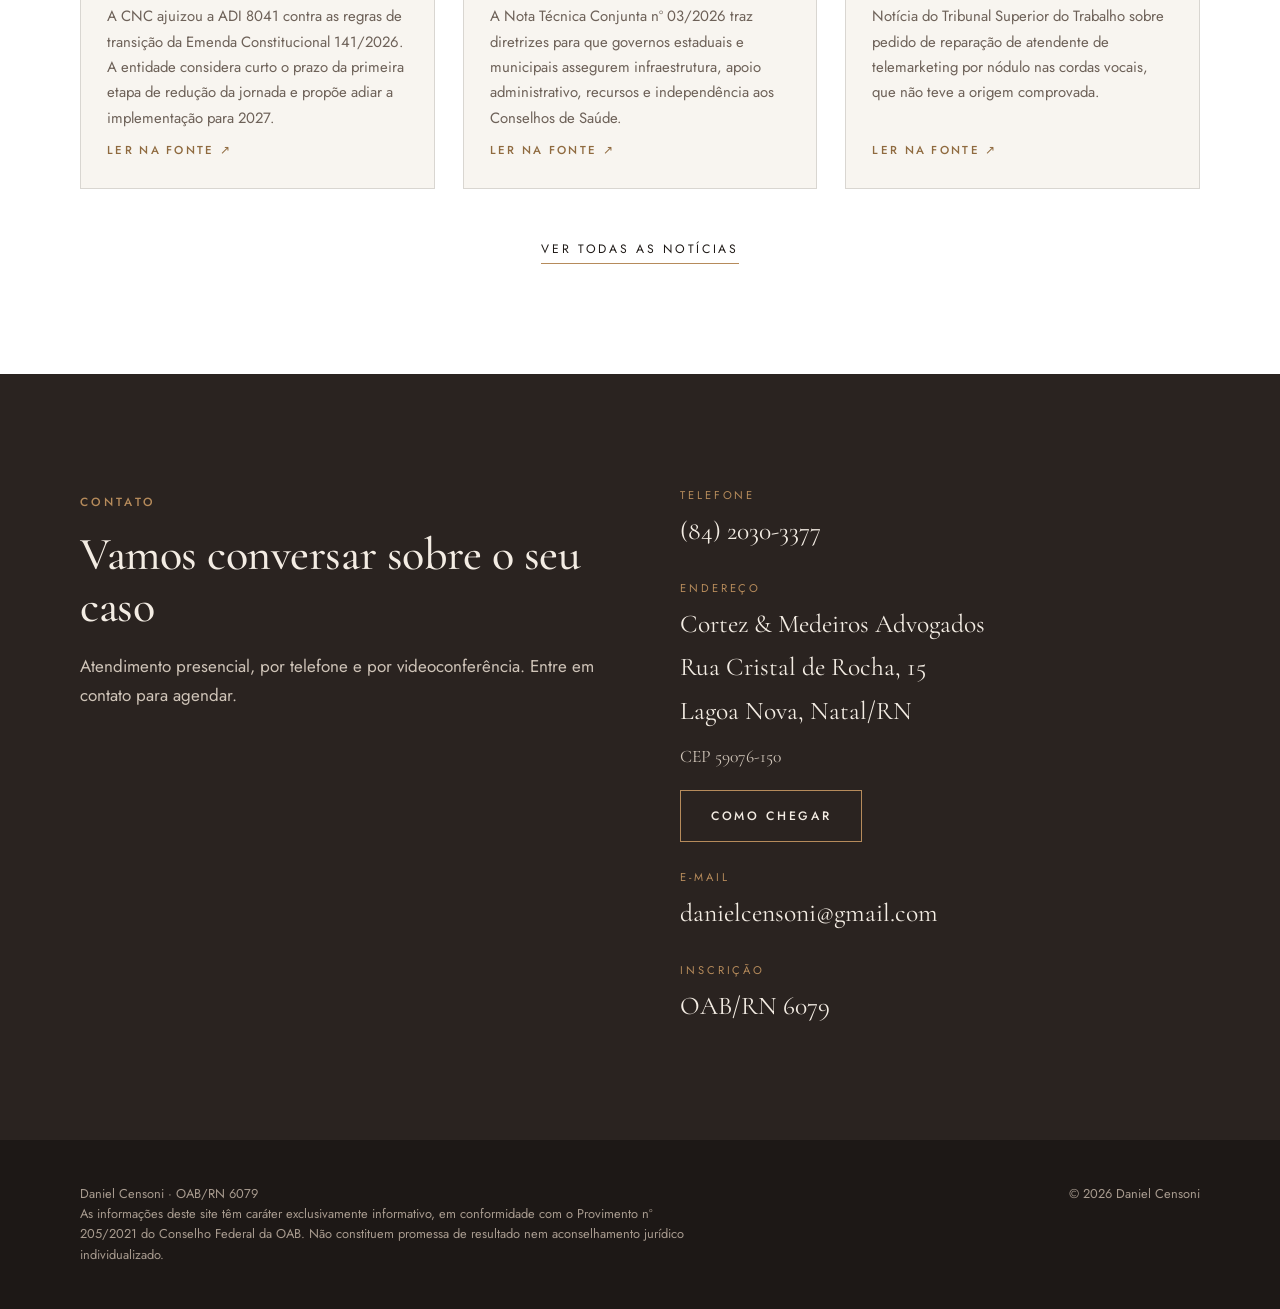
==== commit 256d78d1: "Add files via upload" ====
--- a/index.html
+++ b/index.html
@@ -19,7 +19,7 @@
 <p>Na OAB/RN, integrou o Tribunal de Ética e Disciplina e as Comissões de Acesso à Justiça, de Prerrogativas e de Acompanhamento Legislativo, da qual é vice-presidente, e participou da Comissão Eleitoral da Seccional.</p>
 </div></div><div class="wrap crew rv"><span class="eyebrow">Cortez &amp; Medeiros Advogados</span><p>Sócios do escritório:</p><ul><li><b>Afonso Adolfo de M. Fernandes</b><span>Direito Civil, Administrativo, Penal e Eleitoral</span></li><li><b>Daniel da Frota Pires Censoni</b><span>Direito Administrativo, Gestão Pública, Licitações, Trabalhista Empresarial, Civil, Sucessões e Família</span></li><li><b>Elton Olímpio de Medeiros Maia</b><span>Direito Civil, Condominial, Administrativo, Penal e Eleitoral</span></li><li><b>Felipe Augusto Cortez Meira de Medeiros</b><span>Direito Público e Eleitoral</span></li><li><b>Flávio Henrique Mello Meira de Medeiros</b><span>Direito Público, Administrativo, Municipal e Eleitoral</span></li><li><b>Renata Dantas C. Borges de Mello</b><span>Direito do Consumidor, Responsabilidade Civil, Empresarial e Família</span></li><li><b>Thiago Cortez Meira de Medeiros</b><span>Direito Público e Eleitoral</span></li></ul></div></section>
 <section id="artigos"><div class="wrap"><div class="head rv"><span class="eyebrow">Artigos</span><h2>Conteúdo jurídico para decidir com segurança</h2></div>
-<div class="grid3"><a class="card rv" href="fim-da-escala-6x1-stf-define-como-sera-a-implementacao.html"><div class="cover"><img src="img-fim-da-escala-6x1.jpg" alt="Fim da escala 6×1: STF define como será a implementação das novas regras"></div><div class="body"><div class="meta">Direito do Trabalho &middot; 12 nov 2026</div><h3>Fim da escala 6×1: STF define como será a implementação das novas regras</h3><p>Decisão cautelar do STF mantém o cronograma de 42h semanais a partir de 16/12/2026 e define a transição. Entenda o que muda para empresas e empregadores.</p><span class="more">Ler artigo &rarr;</span></div></a><a class="card rv" href="justica-do-trabalho-acesso-a-dados-do-mte.html"><div class="cover"><img src="img-dados-mte.jpg" alt="Justiça do Trabalho terá acesso a dados do Ministério do Trabalho: sua empresa está preparada?"></div><div class="body"><div class="meta">Direito do Trabalho &middot; 11 nov 2026</div><h3>Justiça do Trabalho terá acesso a dados do Ministério do Trabalho: sua empresa está preparada?</h3><p>Acordo entre o CSJT e o MTE prevê o compartilhamento de informações trabalhistas. Entenda o que muda para empresas e empregadores.</p><span class="more">Ler artigo &rarr;</span></div></a><a class="card rv" href="impugnacao-ao-edital-de-licitacao.html"><div class="cover"><img src="img-impugnacao-edital.jpg" alt="Impugnação ao edital de licitação: um instrumento legítimo para um certame justo e competitivo"></div><div class="body"><div class="meta">Licitações e Contratos &middot; 11 nov 2026</div><h3>Impugnação ao edital de licitação: um instrumento legítimo para um certame justo e competitivo</h3><p>Exigências ilegais, excessivas ou desproporcionais podem restringir a competitividade. Entenda por que a análise técnico-jurídica do edital é uma etapa estratégica.</p><span class="more">Ler artigo &rarr;</span></div></a></div><div class="allink"><a href="artigos.html">Ver todos os artigos</a></div></div></section>
+<div class="grid3"><a class="card rv" href="decimo-terceiro-salario-atencao-aos-prazos.html"><div class="cover"><img src="img-13o-salario-prazos.jpg" alt="Décimo terceiro salário: atenção aos prazos"></div><div class="body"><div class="meta">Trabalhista Empresarial &middot; 17 nov 2026</div><h3>Décimo terceiro salário: atenção aos prazos</h3><p>Empregadores devem observar as datas legais para pagamento do 13º salário. Veja os prazos das parcelas, os descontos e os riscos do descumprimento.</p><span class="more">Ler artigo &rarr;</span></div></a><a class="card rv" href="fim-da-escala-6x1-stf-define-como-sera-a-implementacao.html"><div class="cover"><img src="img-fim-da-escala-6x1.jpg" alt="Fim da escala 6×1: STF define como será a implementação das novas regras"></div><div class="body"><div class="meta">Direito do Trabalho &middot; 12 nov 2026</div><h3>Fim da escala 6×1: STF define como será a implementação das novas regras</h3><p>Decisão cautelar do STF mantém o cronograma de 42h semanais a partir de 16/12/2026 e define a transição. Entenda o que muda para empresas e empregadores.</p><span class="more">Ler artigo &rarr;</span></div></a><a class="card rv" href="justica-do-trabalho-acesso-a-dados-do-mte.html"><div class="cover"><img src="img-dados-mte.jpg" alt="Justiça do Trabalho terá acesso a dados do Ministério do Trabalho: sua empresa está preparada?"></div><div class="body"><div class="meta">Direito do Trabalho &middot; 11 nov 2026</div><h3>Justiça do Trabalho terá acesso a dados do Ministério do Trabalho: sua empresa está preparada?</h3><p>Acordo entre o CSJT e o MTE prevê o compartilhamento de informações trabalhistas. Entenda o que muda para empresas e empregadores.</p><span class="more">Ler artigo &rarr;</span></div></a></div><div class="allink"><a href="artigos.html">Ver todos os artigos</a></div></div></section>
 <section class="news" id="noticias"><div class="wrap"><div class="head rv"><span class="eyebrow">Notícias</span><h2>O que acontece nos tribunais e nas agências</h2></div>
 <div class="grid3"><a class="card rv" href="https://noticias.stf.jus.br/postsnoticias/confederacao-do-comercio-questiona-no-stf-prazo-para-fim-da-escala-6x1/" target="_blank" rel="noopener"><div class="cover"><span>STF</span><b>Confederação do comércio questiona no STF prazo para fim da escala 6x1</b></div><div class="body"><div class="meta">11 nov 2026</div><p>A CNC ajuizou a ADI 8041 contra as regras de transição da Emenda Constitucional 141/2026. A entidade considera curto o prazo da primeira etapa de redução da jornada e propõe adiar a implementação para 2027.</p><span class="more">Ler na fonte &#8599;</span></div></a><a class="card rv" href="https://www.tce.rn.gov.br/Noticias/NoticiaDetalhada/8140#gsc.tab=0" target="_blank" rel="noopener"><div class="cover"><span>TCE-RN</span><b>TCE e MPRN orientam gestores a garantir estrutura e autonomia aos Conselhos de Saúde</b></div><div class="body"><div class="meta">11 nov 2026</div><p>A Nota Técnica Conjunta nº 03/2026 traz diretrizes para que governos estaduais e municipais assegurem infraestrutura, apoio administrativo, recursos e independência aos Conselhos de Saúde.</p><span class="more">Ler na fonte &#8599;</span></div></a><a class="card rv" href="https://www.tst.jus.br/-/atendente-de-telemarketing-nao-prova-origem-de-nodulo-em-cordas-vocais-e-perde-reparacao" target="_blank" rel="noopener"><div class="cover"><span>TST</span><b>Atendente de telemarketing não prova origem de nódulo em cordas vocais e perde reparação</b></div><div class="body"><div class="meta">11 nov 2026</div><p>Notícia do Tribunal Superior do Trabalho sobre pedido de reparação de atendente de telemarketing por nódulo nas cordas vocais, que não teve a origem comprovada.</p><span class="more">Ler na fonte &#8599;</span></div></a></div><div class="allink"><a href="noticias.html">Ver todas as notícias</a></div></div></section>
 <section class="contact" id="contato"><div class="wrap"><div class="rv"><span class="eyebrow">Contato</span><h2>Vamos conversar sobre o seu caso</h2><p>Atendimento presencial, por telefone e por videoconferência. Entre em contato para agendar.</p></div>
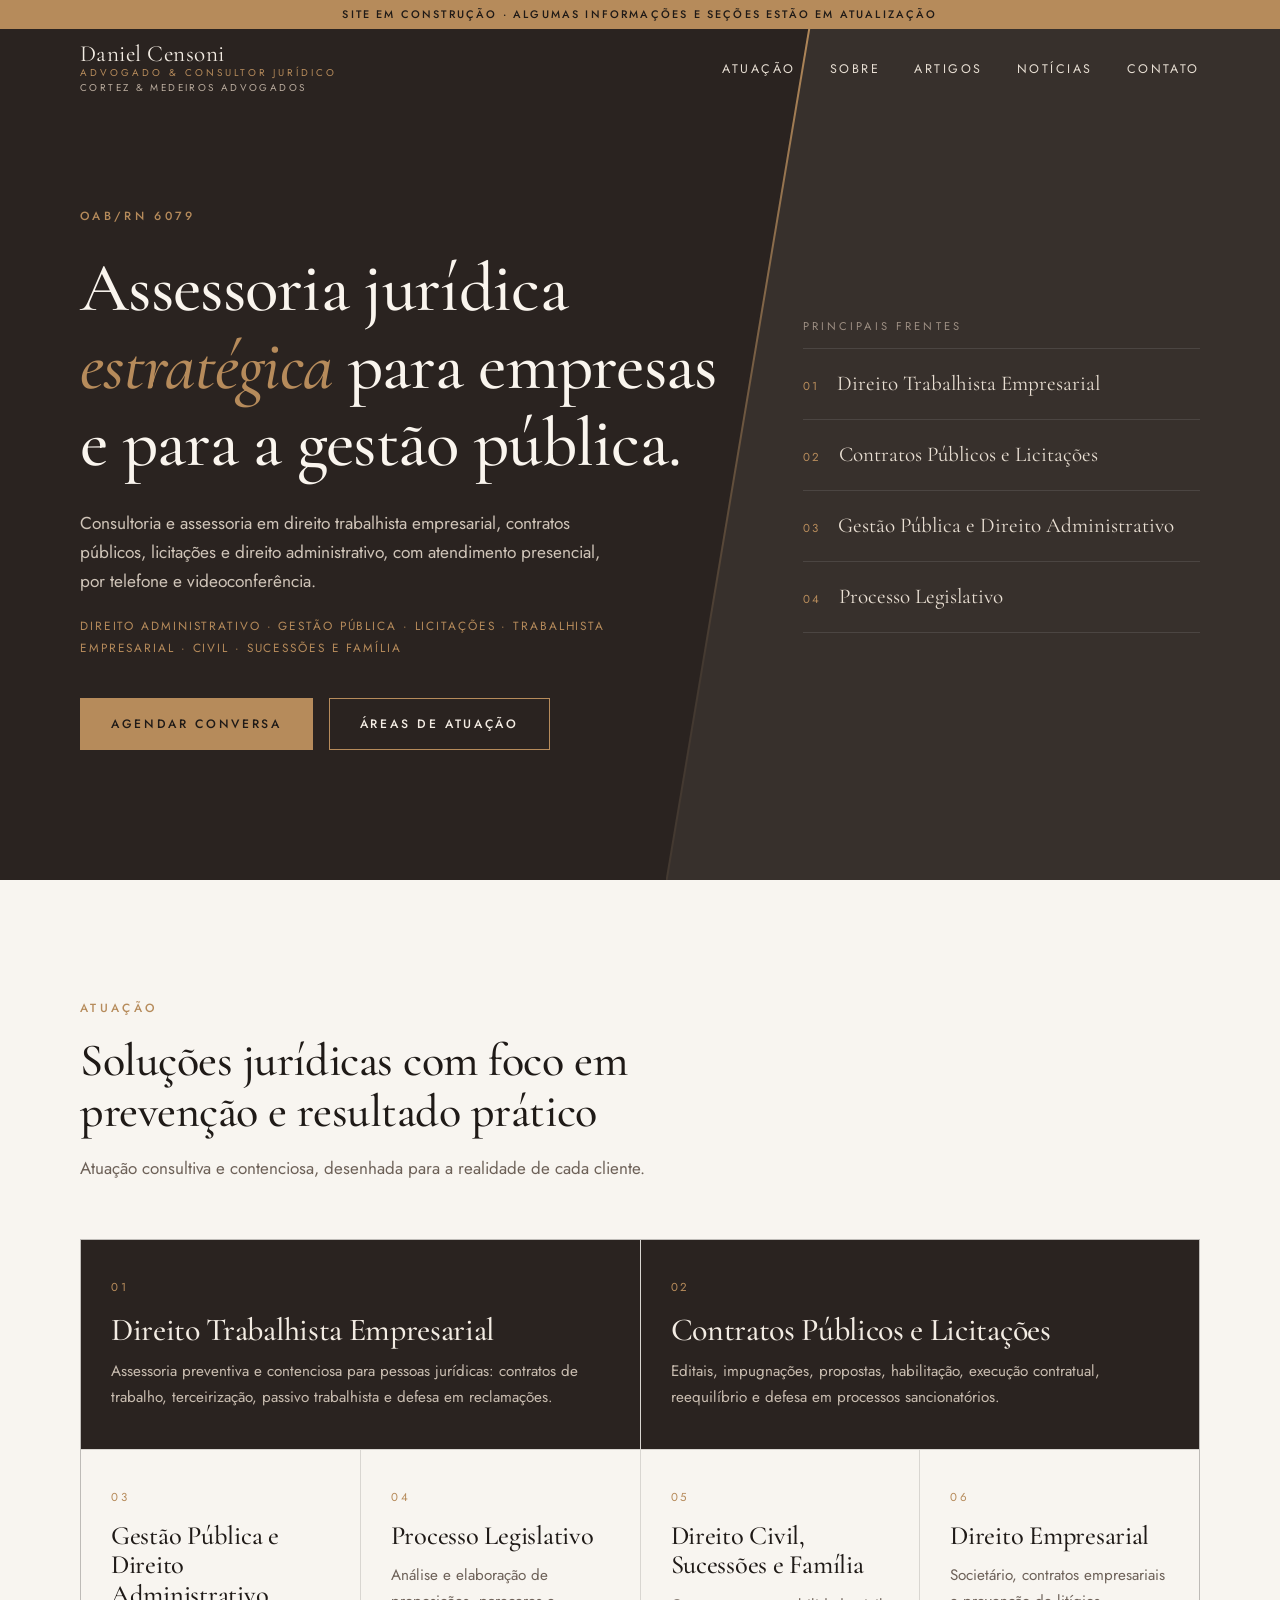
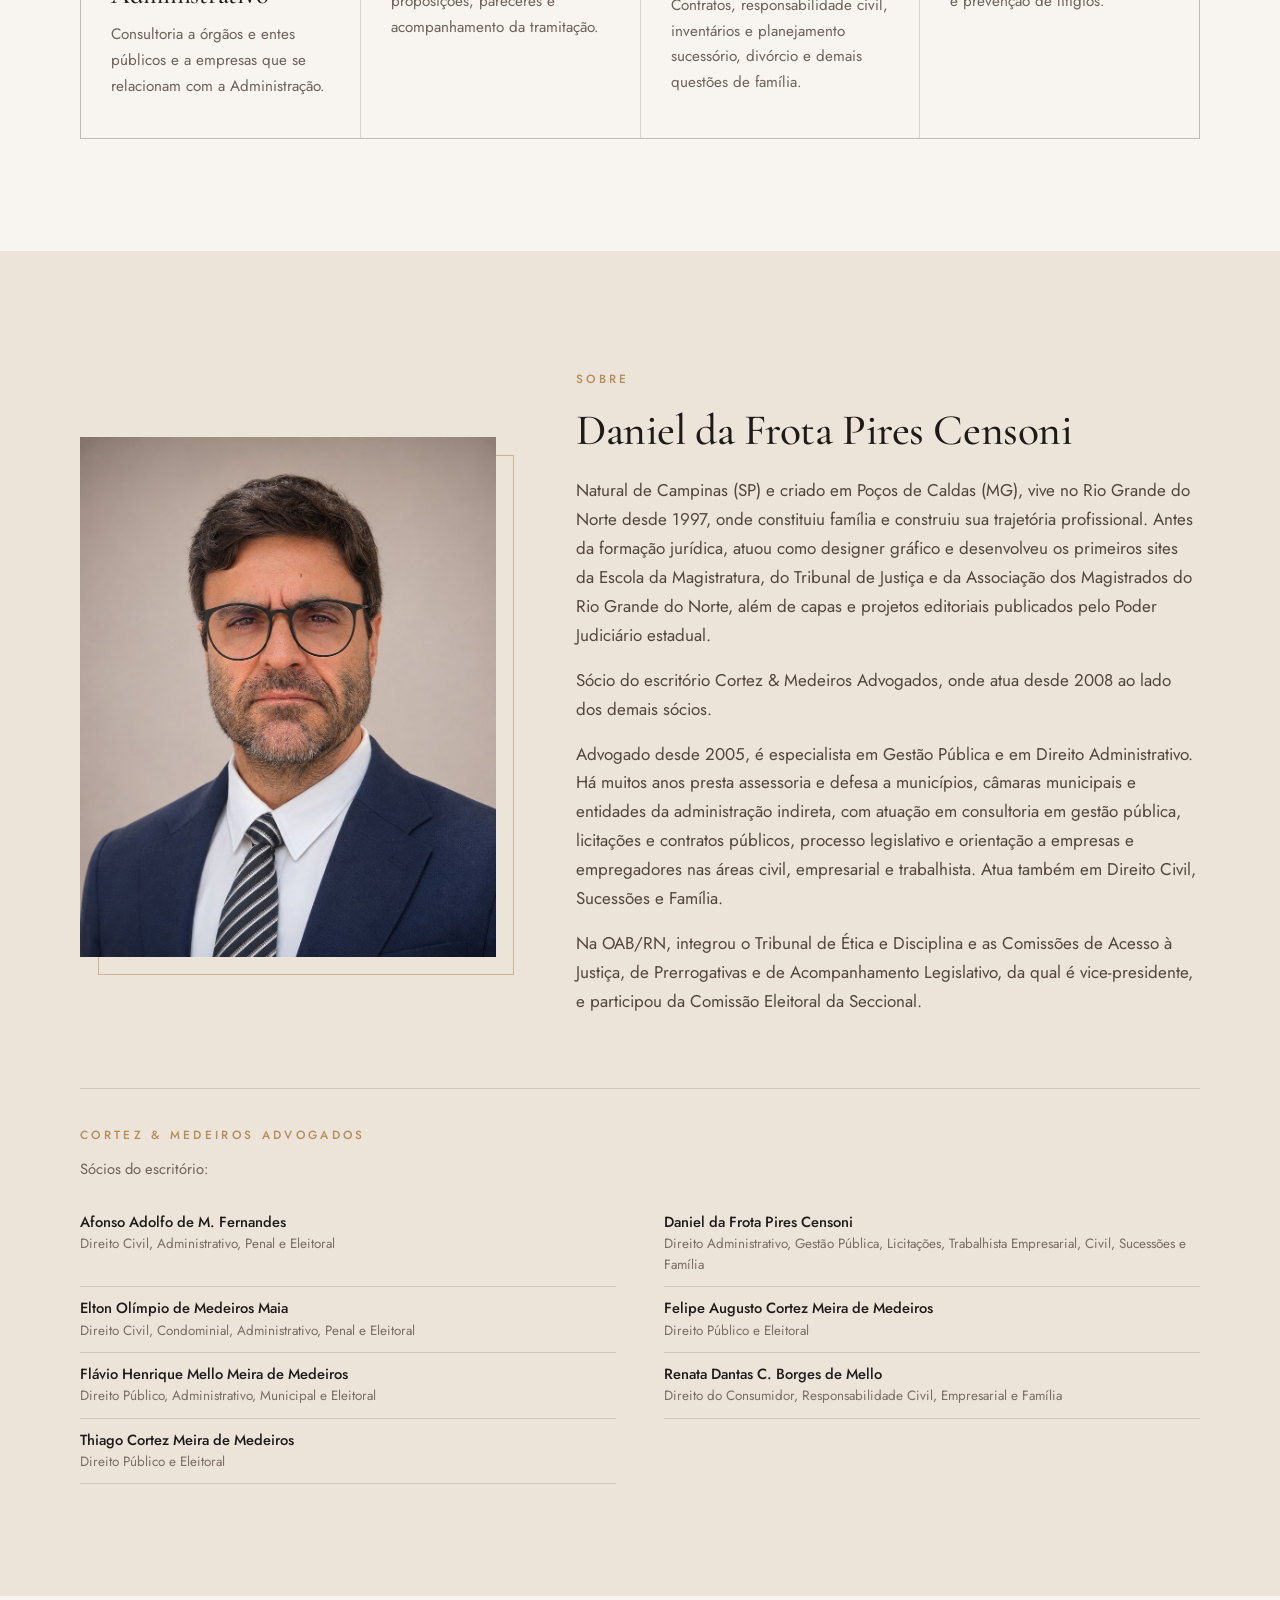
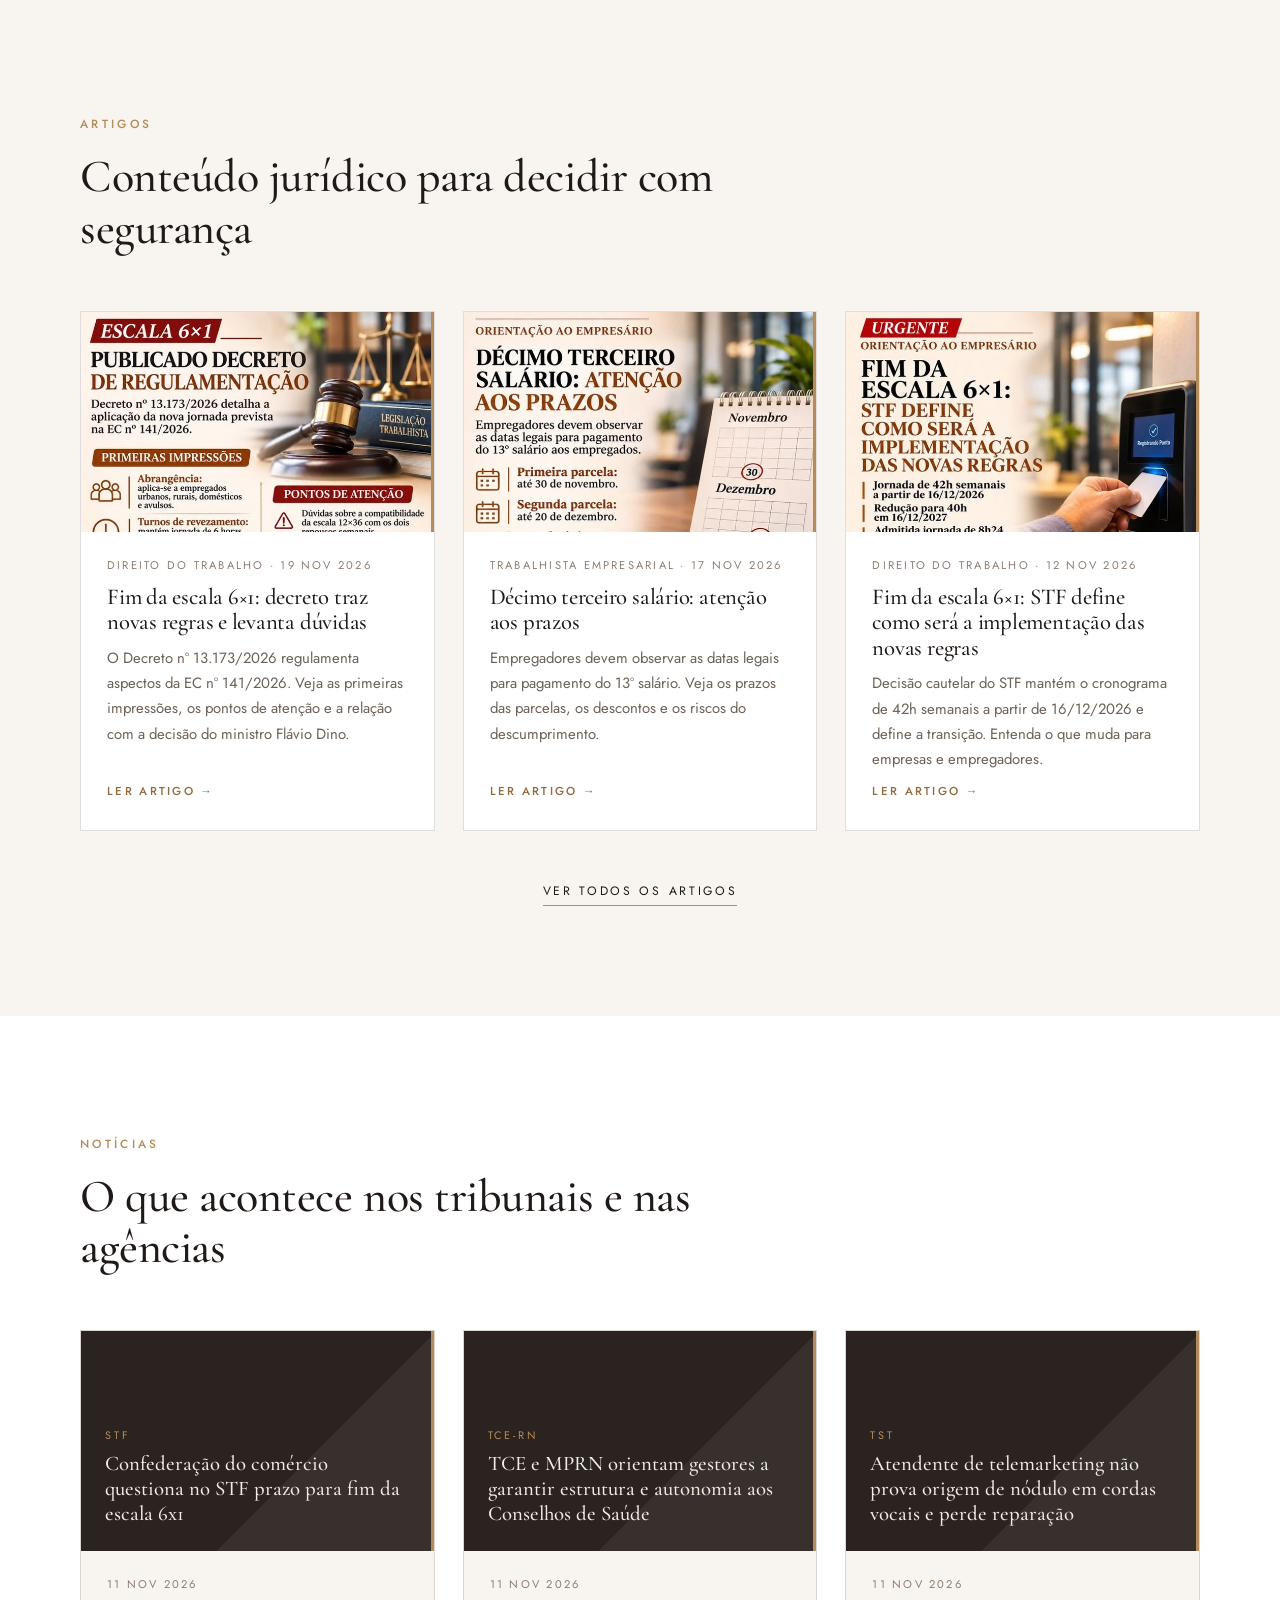
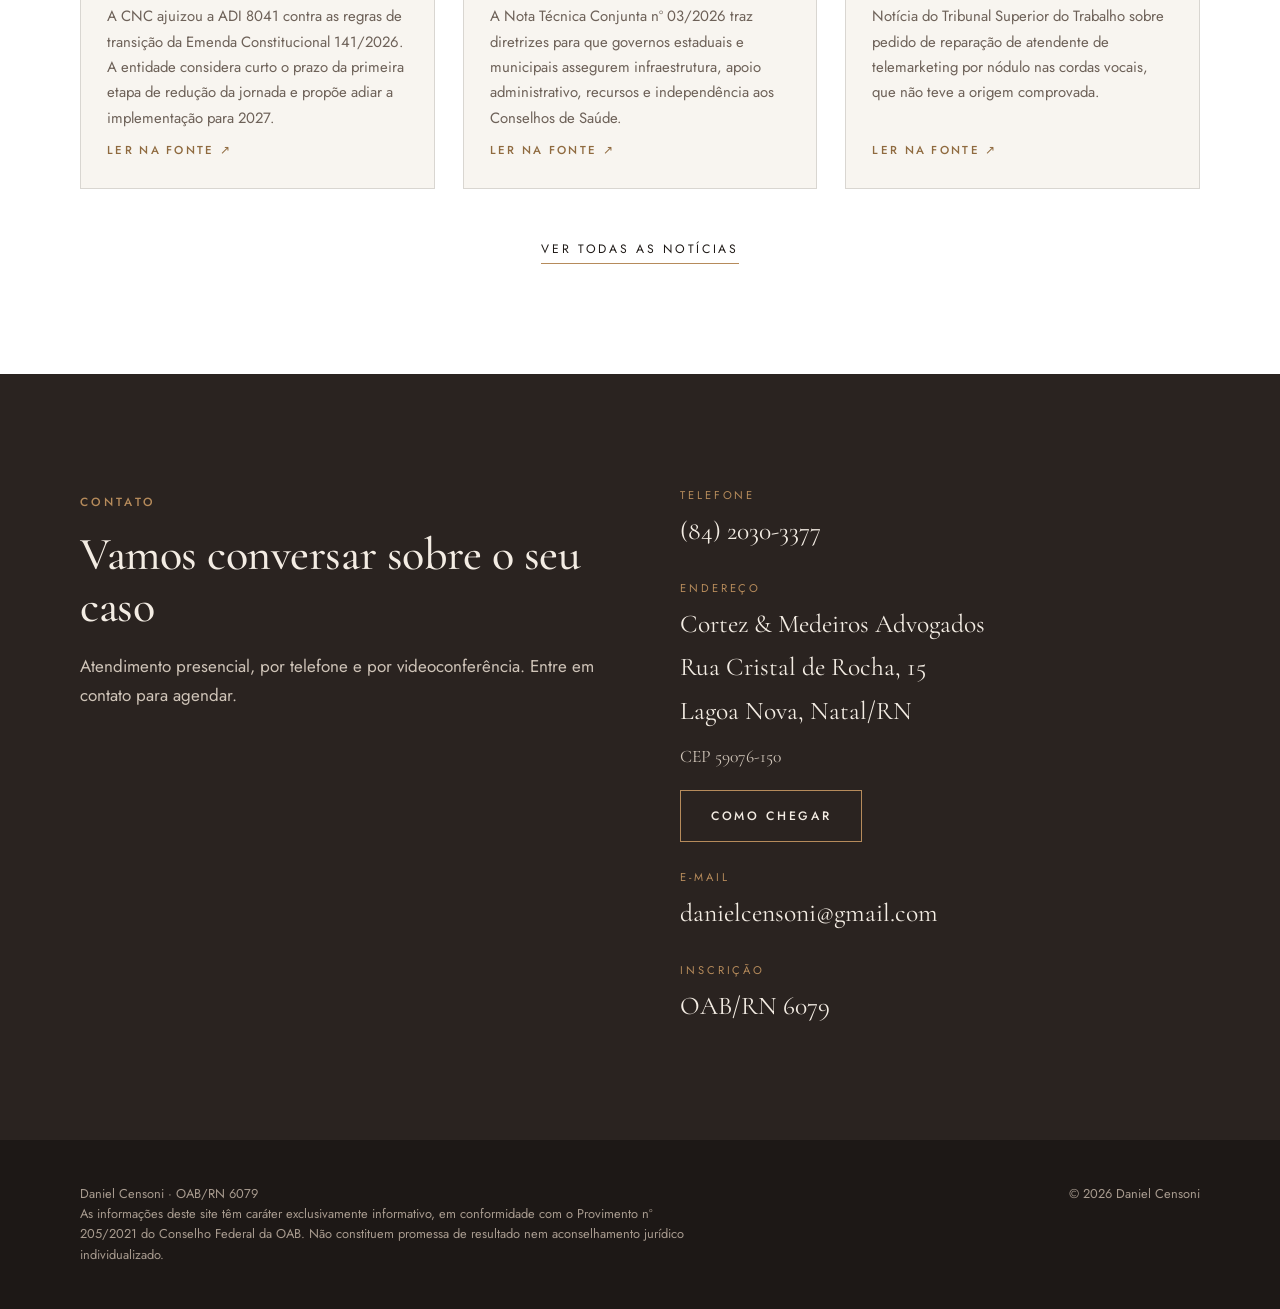
==== commit bf5b050a: "Add files via upload" ====
--- a/index.html
+++ b/index.html
@@ -19,7 +19,7 @@
 <p>Na OAB/RN, integrou o Tribunal de Ética e Disciplina e as Comissões de Acesso à Justiça, de Prerrogativas e de Acompanhamento Legislativo, da qual é vice-presidente, e participou da Comissão Eleitoral da Seccional.</p>
 </div></div><div class="wrap crew rv"><span class="eyebrow">Cortez &amp; Medeiros Advogados</span><p>Sócios do escritório:</p><ul><li><b>Afonso Adolfo de M. Fernandes</b><span>Direito Civil, Administrativo, Penal e Eleitoral</span></li><li><b>Daniel da Frota Pires Censoni</b><span>Direito Administrativo, Gestão Pública, Licitações, Trabalhista Empresarial, Civil, Sucessões e Família</span></li><li><b>Elton Olímpio de Medeiros Maia</b><span>Direito Civil, Condominial, Administrativo, Penal e Eleitoral</span></li><li><b>Felipe Augusto Cortez Meira de Medeiros</b><span>Direito Público e Eleitoral</span></li><li><b>Flávio Henrique Mello Meira de Medeiros</b><span>Direito Público, Administrativo, Municipal e Eleitoral</span></li><li><b>Renata Dantas C. Borges de Mello</b><span>Direito do Consumidor, Responsabilidade Civil, Empresarial e Família</span></li><li><b>Thiago Cortez Meira de Medeiros</b><span>Direito Público e Eleitoral</span></li></ul></div></section>
 <section id="artigos"><div class="wrap"><div class="head rv"><span class="eyebrow">Artigos</span><h2>Conteúdo jurídico para decidir com segurança</h2></div>
-<div class="grid3"><a class="card rv" href="decimo-terceiro-salario-atencao-aos-prazos.html"><div class="cover"><img src="img-13o-salario-prazos.jpg" alt="Décimo terceiro salário: atenção aos prazos"></div><div class="body"><div class="meta">Trabalhista Empresarial &middot; 17 nov 2026</div><h3>Décimo terceiro salário: atenção aos prazos</h3><p>Empregadores devem observar as datas legais para pagamento do 13º salário. Veja os prazos das parcelas, os descontos e os riscos do descumprimento.</p><span class="more">Ler artigo &rarr;</span></div></a><a class="card rv" href="fim-da-escala-6x1-stf-define-como-sera-a-implementacao.html"><div class="cover"><img src="img-fim-da-escala-6x1.jpg" alt="Fim da escala 6×1: STF define como será a implementação das novas regras"></div><div class="body"><div class="meta">Direito do Trabalho &middot; 12 nov 2026</div><h3>Fim da escala 6×1: STF define como será a implementação das novas regras</h3><p>Decisão cautelar do STF mantém o cronograma de 42h semanais a partir de 16/12/2026 e define a transição. Entenda o que muda para empresas e empregadores.</p><span class="more">Ler artigo &rarr;</span></div></a><a class="card rv" href="justica-do-trabalho-acesso-a-dados-do-mte.html"><div class="cover"><img src="img-dados-mte.jpg" alt="Justiça do Trabalho terá acesso a dados do Ministério do Trabalho: sua empresa está preparada?"></div><div class="body"><div class="meta">Direito do Trabalho &middot; 11 nov 2026</div><h3>Justiça do Trabalho terá acesso a dados do Ministério do Trabalho: sua empresa está preparada?</h3><p>Acordo entre o CSJT e o MTE prevê o compartilhamento de informações trabalhistas. Entenda o que muda para empresas e empregadores.</p><span class="more">Ler artigo &rarr;</span></div></a></div><div class="allink"><a href="artigos.html">Ver todos os artigos</a></div></div></section>
+<div class="grid3"><a class="card rv" href="fim-da-escala-6x1-decreto-traz-novas-regras-e-levanta-duvidas.html"><div class="cover"><img src="img-fim-da-escala-6x1-decreto.jpg" alt="Fim da escala 6×1: decreto traz novas regras e levanta dúvidas"></div><div class="body"><div class="meta">Direito do Trabalho &middot; 19 nov 2026</div><h3>Fim da escala 6×1: decreto traz novas regras e levanta dúvidas</h3><p>O Decreto nº 13.173/2026 regulamenta aspectos da EC nº 141/2026. Veja as primeiras impressões, os pontos de atenção e a relação com a decisão do ministro Flávio Dino.</p><span class="more">Ler artigo &rarr;</span></div></a><a class="card rv" href="decimo-terceiro-salario-atencao-aos-prazos.html"><div class="cover"><img src="img-13o-salario-prazos.jpg" alt="Décimo terceiro salário: atenção aos prazos"></div><div class="body"><div class="meta">Trabalhista Empresarial &middot; 17 nov 2026</div><h3>Décimo terceiro salário: atenção aos prazos</h3><p>Empregadores devem observar as datas legais para pagamento do 13º salário. Veja os prazos das parcelas, os descontos e os riscos do descumprimento.</p><span class="more">Ler artigo &rarr;</span></div></a><a class="card rv" href="fim-da-escala-6x1-stf-define-como-sera-a-implementacao.html"><div class="cover"><img src="img-fim-da-escala-6x1.jpg" alt="Fim da escala 6×1: STF define como será a implementação das novas regras"></div><div class="body"><div class="meta">Direito do Trabalho &middot; 12 nov 2026</div><h3>Fim da escala 6×1: STF define como será a implementação das novas regras</h3><p>Decisão cautelar do STF mantém o cronograma de 42h semanais a partir de 16/12/2026 e define a transição. Entenda o que muda para empresas e empregadores.</p><span class="more">Ler artigo &rarr;</span></div></a></div><div class="allink"><a href="artigos.html">Ver todos os artigos</a></div></div></section>
 <section class="news" id="noticias"><div class="wrap"><div class="head rv"><span class="eyebrow">Notícias</span><h2>O que acontece nos tribunais e nas agências</h2></div>
 <div class="grid3"><a class="card rv" href="https://noticias.stf.jus.br/postsnoticias/confederacao-do-comercio-questiona-no-stf-prazo-para-fim-da-escala-6x1/" target="_blank" rel="noopener"><div class="cover"><span>STF</span><b>Confederação do comércio questiona no STF prazo para fim da escala 6x1</b></div><div class="body"><div class="meta">11 nov 2026</div><p>A CNC ajuizou a ADI 8041 contra as regras de transição da Emenda Constitucional 141/2026. A entidade considera curto o prazo da primeira etapa de redução da jornada e propõe adiar a implementação para 2027.</p><span class="more">Ler na fonte &#8599;</span></div></a><a class="card rv" href="https://www.tce.rn.gov.br/Noticias/NoticiaDetalhada/8140#gsc.tab=0" target="_blank" rel="noopener"><div class="cover"><span>TCE-RN</span><b>TCE e MPRN orientam gestores a garantir estrutura e autonomia aos Conselhos de Saúde</b></div><div class="body"><div class="meta">11 nov 2026</div><p>A Nota Técnica Conjunta nº 03/2026 traz diretrizes para que governos estaduais e municipais assegurem infraestrutura, apoio administrativo, recursos e independência aos Conselhos de Saúde.</p><span class="more">Ler na fonte &#8599;</span></div></a><a class="card rv" href="https://www.tst.jus.br/-/atendente-de-telemarketing-nao-prova-origem-de-nodulo-em-cordas-vocais-e-perde-reparacao" target="_blank" rel="noopener"><div class="cover"><span>TST</span><b>Atendente de telemarketing não prova origem de nódulo em cordas vocais e perde reparação</b></div><div class="body"><div class="meta">11 nov 2026</div><p>Notícia do Tribunal Superior do Trabalho sobre pedido de reparação de atendente de telemarketing por nódulo nas cordas vocais, que não teve a origem comprovada.</p><span class="more">Ler na fonte &#8599;</span></div></a></div><div class="allink"><a href="noticias.html">Ver todas as notícias</a></div></div></section>
 <section class="contact" id="contato"><div class="wrap"><div class="rv"><span class="eyebrow">Contato</span><h2>Vamos conversar sobre o seu caso</h2><p>Atendimento presencial, por telefone e por videoconferência. Entre em contato para agendar.</p></div>
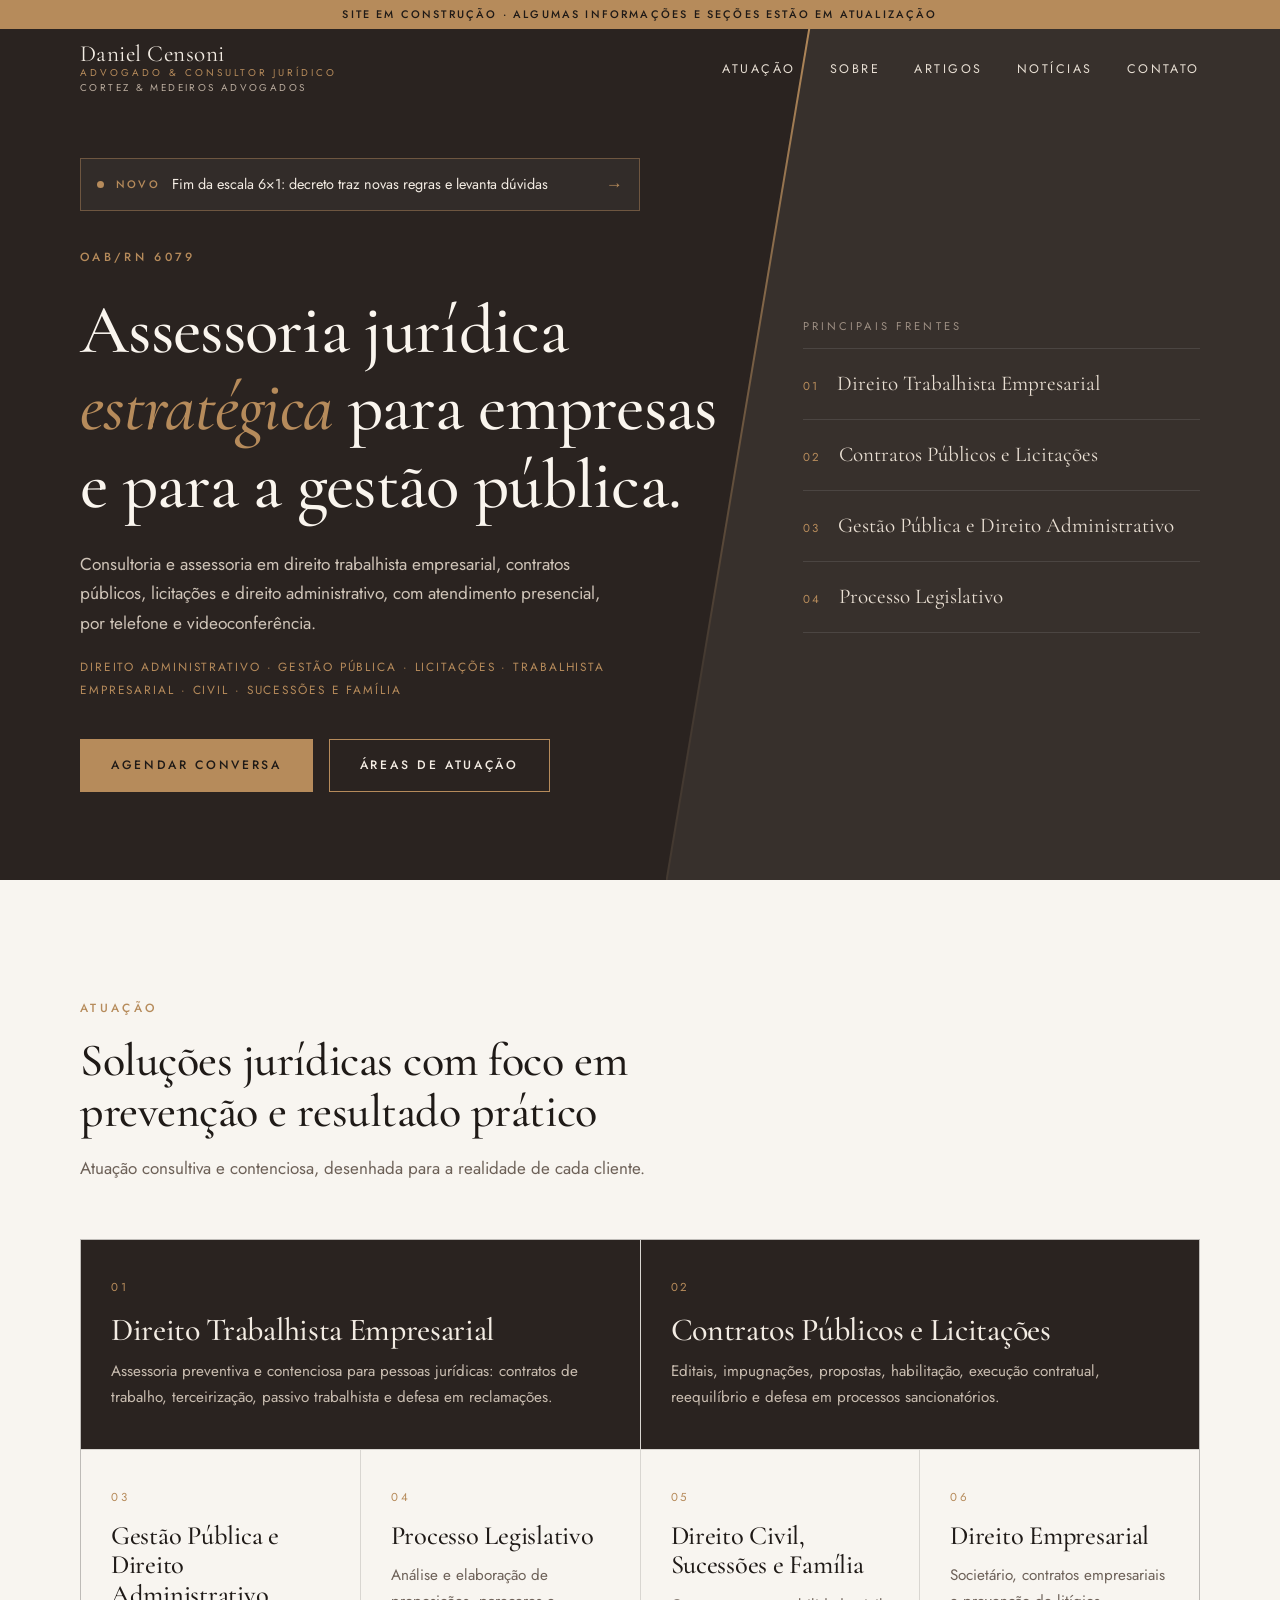
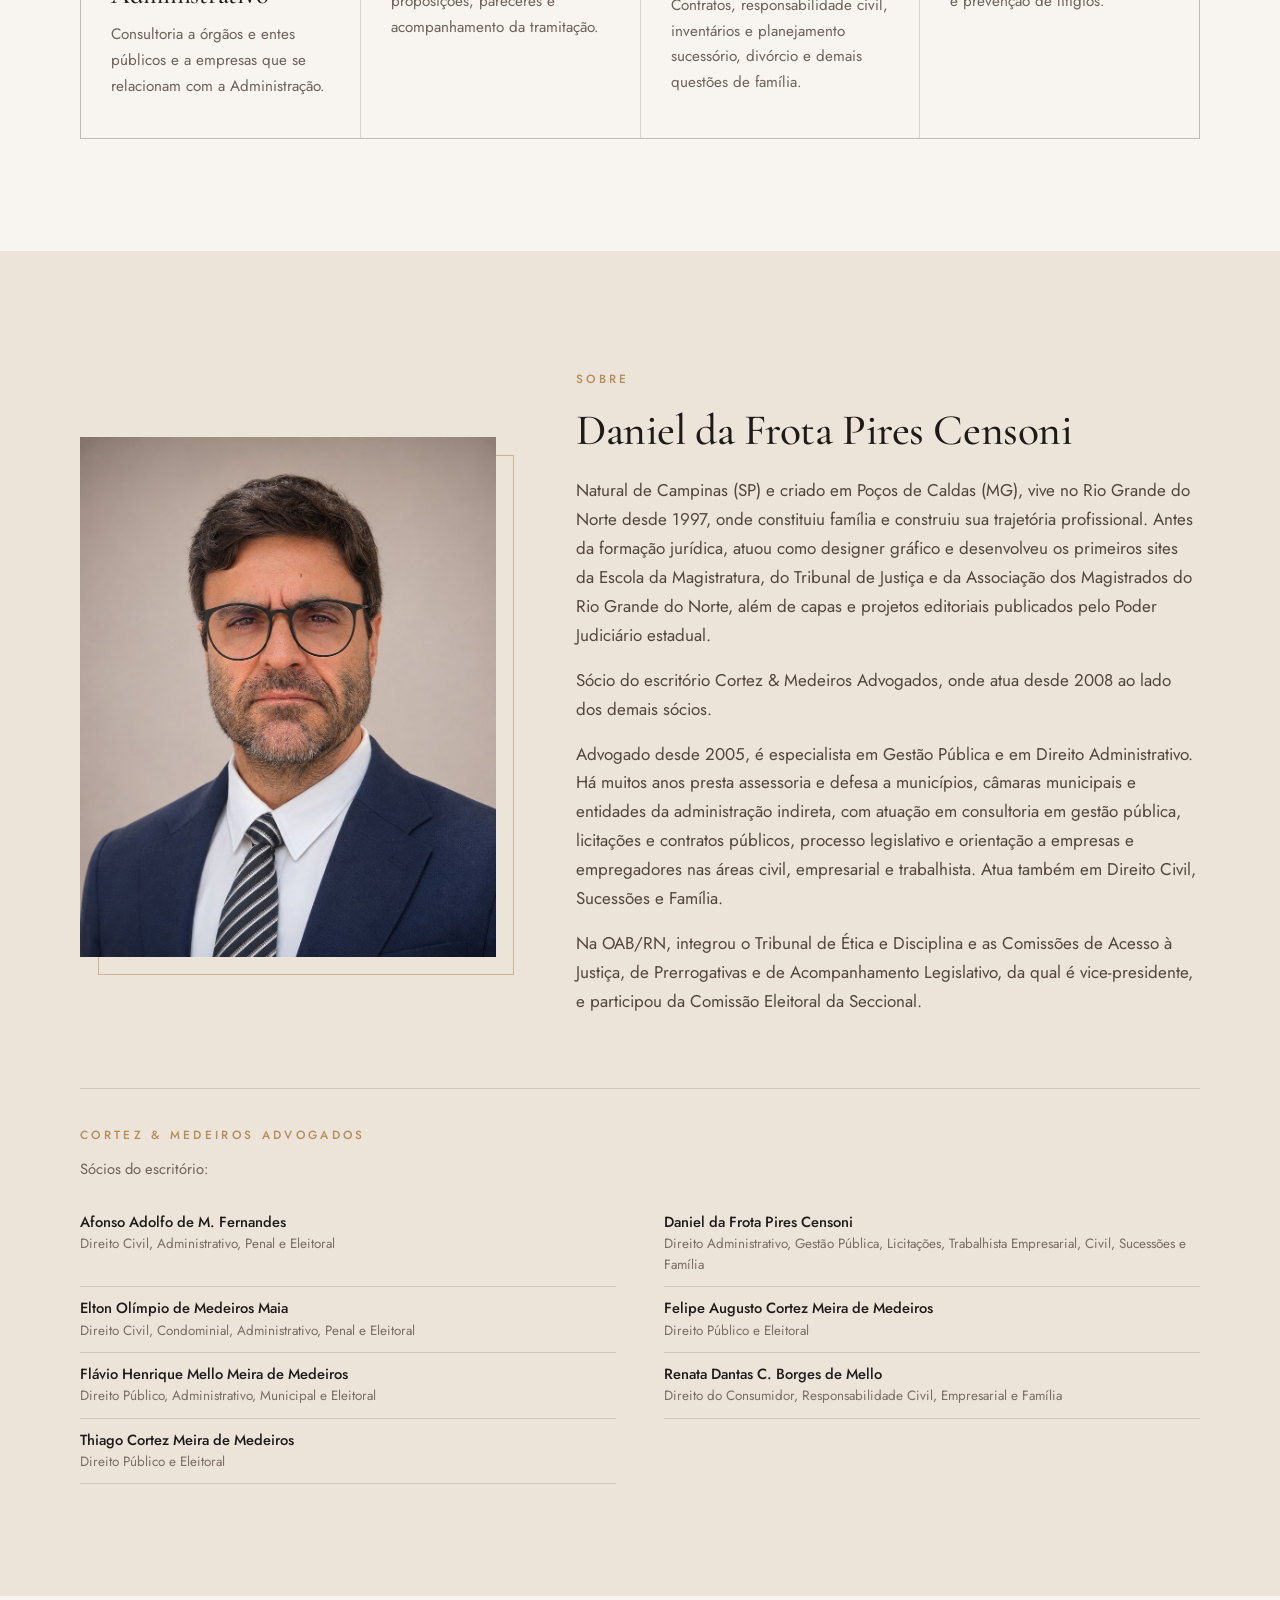
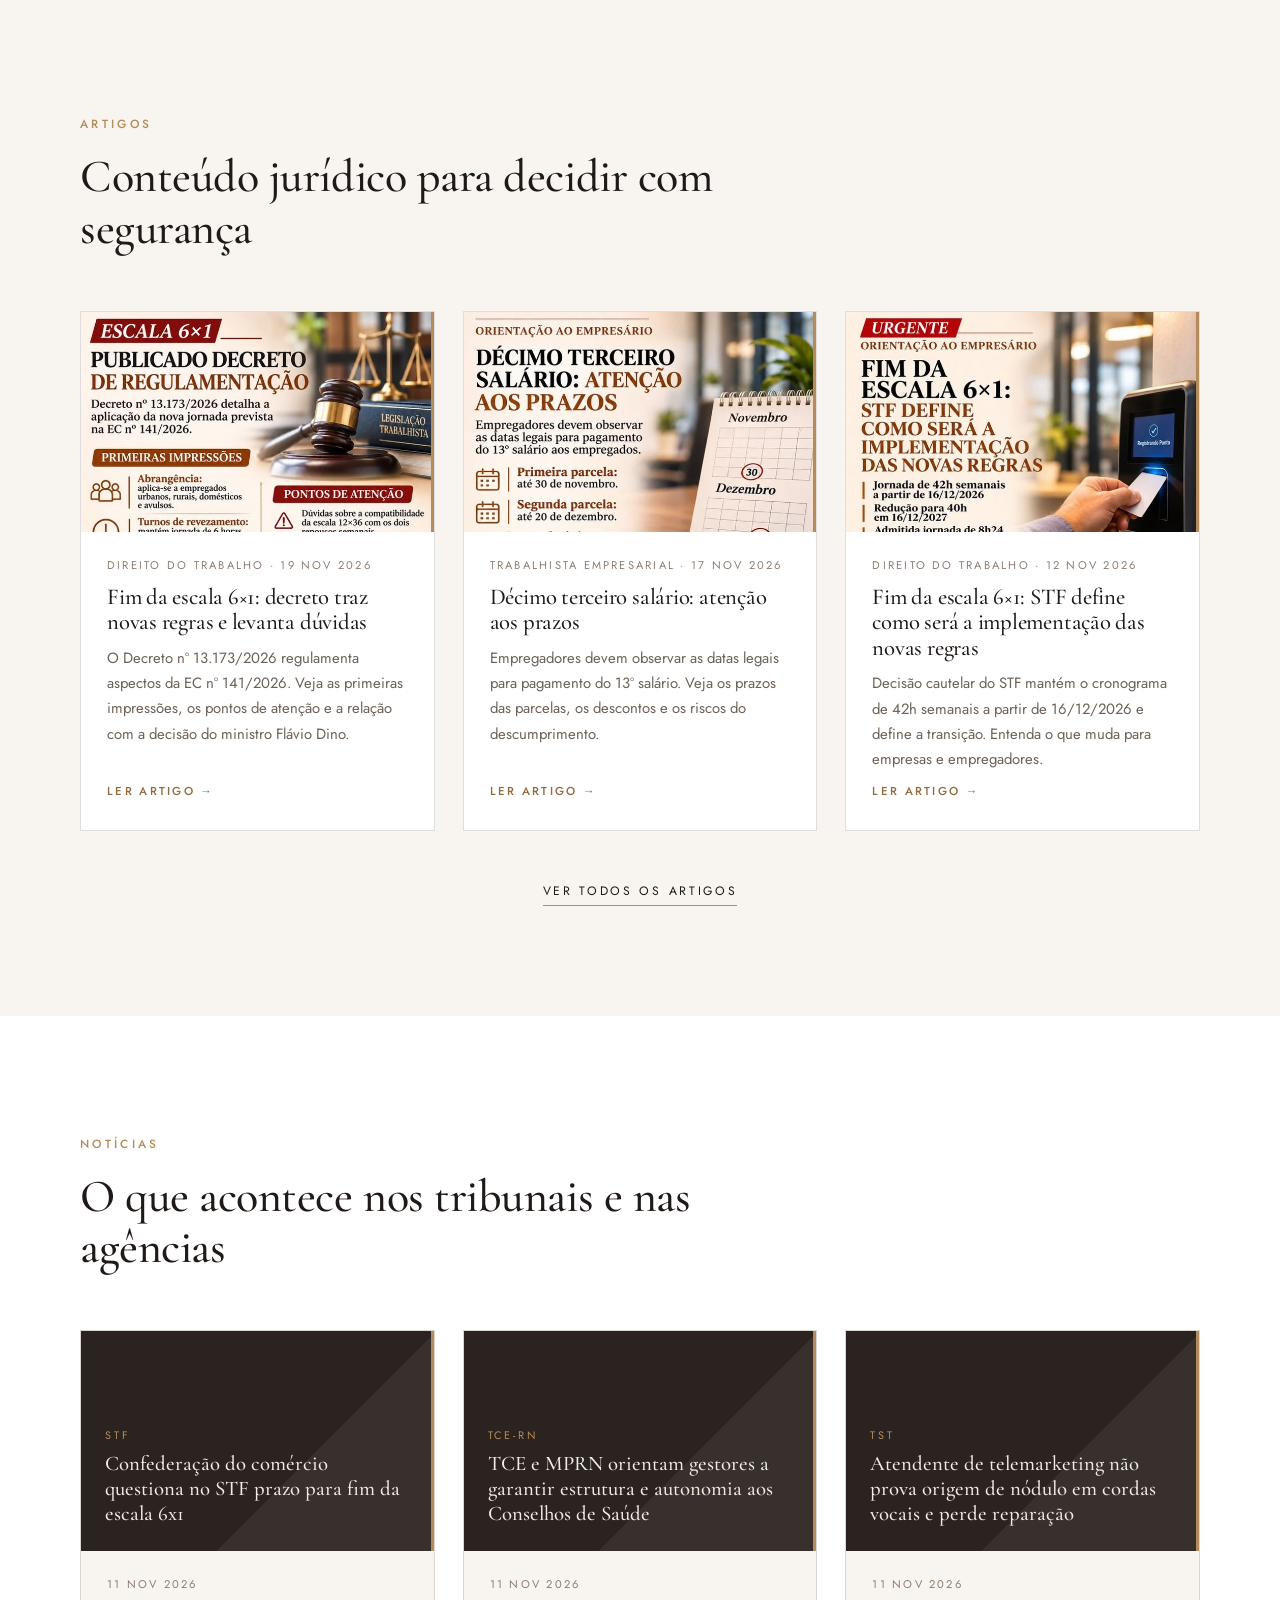
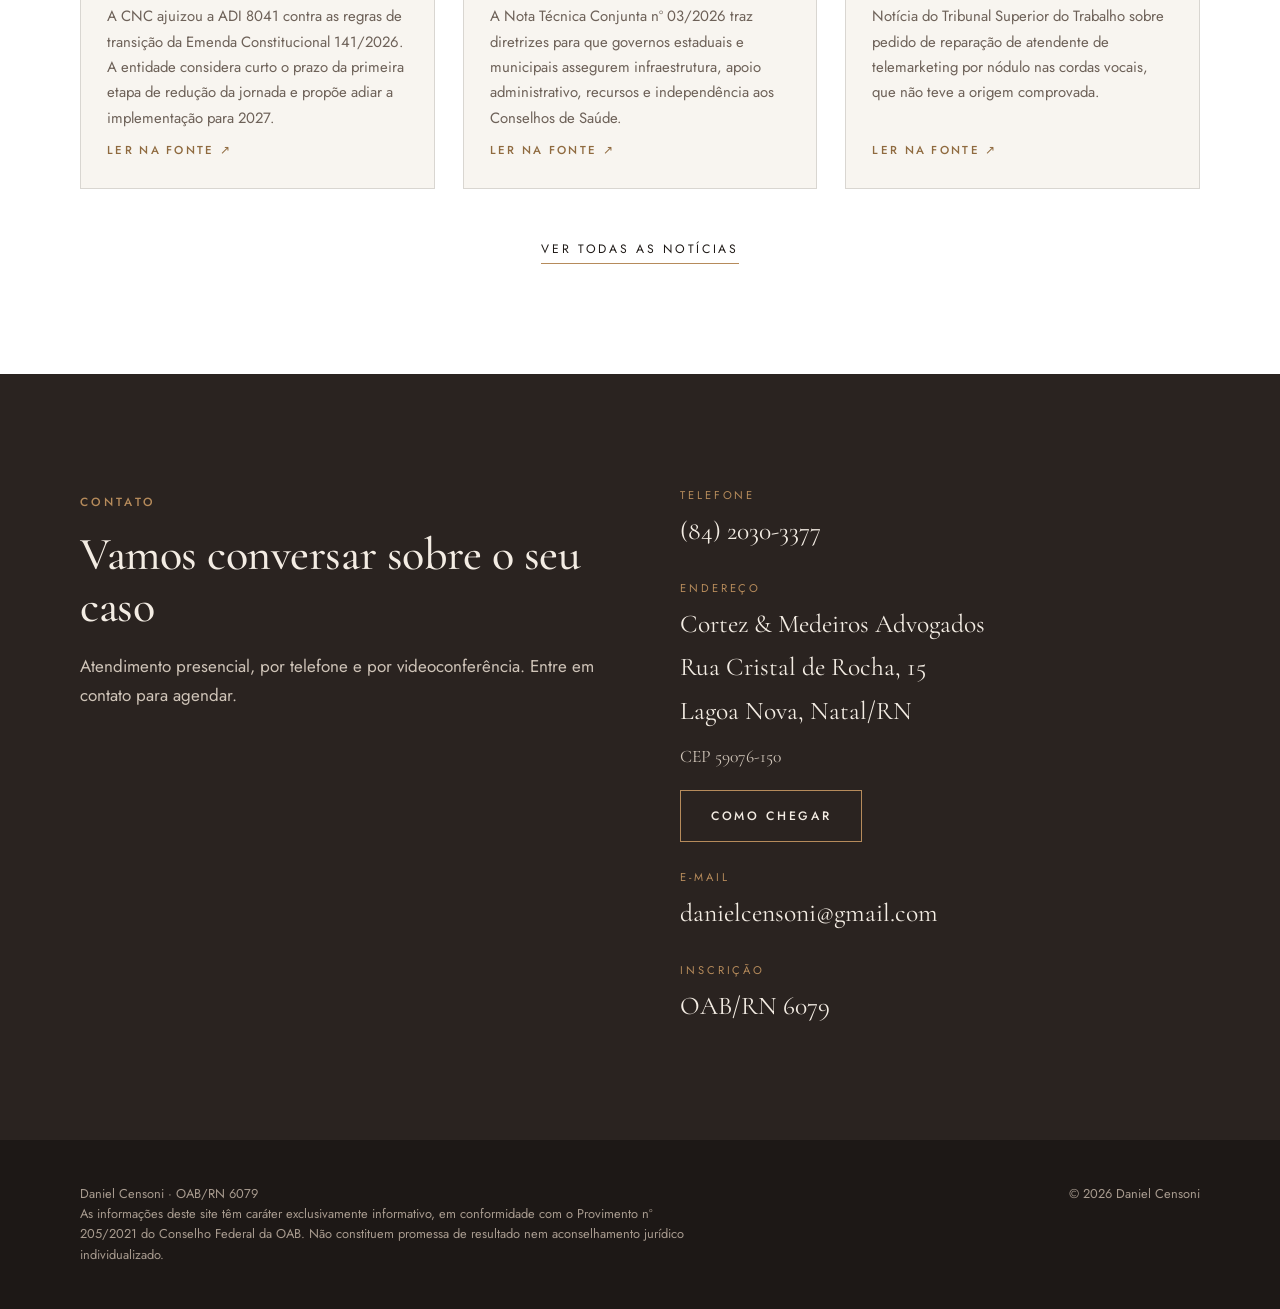
==== commit 8770a29d: "Add files via upload" ====
--- a/index.html
+++ b/index.html
@@ -4,7 +4,7 @@
 <meta name="theme-color" content="#2a2320"><link rel="canonical" href="https://danielcensoni.github.io/"><link rel="preconnect" href="https://fonts.googleapis.com"><link rel="preconnect" href="https://fonts.gstatic.com" crossorigin><link href="https://fonts.googleapis.com/css2?family=Cormorant+Garamond:ital,wght@0,500;0,600;1,500&family=Jost:wght@400;500&display=swap" rel="stylesheet"><link rel="stylesheet" href="style.css"></head><body><header class="top" ><div class="construction">Site em construção &middot; algumas informações e seções estão em atualização</div><div class="wrap nav"><a class="brand" href="index.html">Daniel Censoni<small>Advogado &amp; Consultor Jurídico</small><small class="sub">Cortez &amp; Medeiros Advogados</small></a>
 <button class="burger" aria-label="Menu">&#9776;</button>
 <ul class="menu"><li><a href="index.html#areas">Atuação</a></li><li><a href="index.html#sobre">Sobre</a></li><li><a href="artigos.html">Artigos</a></li><li><a href="noticias.html">Notícias</a></li><li><a href="index.html#contato">Contato</a></li></ul></div></header>
-<section class="hero"><div class="wrap"><div><span class="eyebrow">OAB/RN 6079</span>
+<section class="hero"><div class="wrap"><div><a class="newart" href="fim-da-escala-6x1-decreto-traz-novas-regras-e-levanta-duvidas.html"><span class="dot"></span><b>Novo</b><span class="tt">Fim da escala 6×1: decreto traz novas regras e levanta dúvidas</span><i>&rarr;</i></a><span class="eyebrow">OAB/RN 6079</span>
 <h1>Assessoria jurídica <em>estratégica</em> para empresas e para a gestão pública.</h1>
 <p class="lead">Consultoria e assessoria em direito trabalhista empresarial, contratos públicos, licitações e direito administrativo, com atendimento presencial, por telefone e videoconferência.</p>
 <p class="fields">Direito Administrativo &middot; Gestão Pública &middot; Licitações &middot; Trabalhista Empresarial &middot; Civil &middot; Sucessões e Família</p>
--- a/style.css
+++ b/style.css
@@ -169,3 +169,13 @@
 .sbtn{display:inline-block;padding:11px 18px;border:1px solid var(--cu);background:none;color:var(--ink);font:inherit;font-size:.7rem;letter-spacing:.16em;text-transform:uppercase;cursor:pointer;transition:background .2s,color .2s;font-weight:500;line-height:1.2}
 .sbtn:hover{background:var(--cu);color:#1f1a17}
 .sbtn[hidden]{display:none}
+
+.newart{display:flex;align-items:center;gap:12px;max-width:560px;margin:0 0 30px;padding:11px 16px;background:rgba(255,255,255,.04);border:1px solid rgba(182,139,91,.45);text-decoration:none;transition:background .2s,border-color .2s}
+.newart:hover{background:rgba(182,139,91,.12);border-color:var(--cu)}
+.newart .dot{width:7px;height:7px;border-radius:50%;background:var(--cu);flex:none;animation:npulse 1.8s infinite}
+.newart b{font-weight:500;font-size:.68rem;letter-spacing:.2em;text-transform:uppercase;color:var(--cu);flex:none}
+.newart .tt{flex:1;min-width:0;font-size:.9rem;line-height:1.35;color:#f3ece3}
+.newart i{font-style:normal;color:var(--cu);flex:none;transition:transform .2s}
+.newart:hover i{transform:translateX(4px)}
+@keyframes npulse{0%{box-shadow:0 0 0 0 rgba(182,139,91,.7)}70%{box-shadow:0 0 0 7px rgba(182,139,91,0)}100%{box-shadow:0 0 0 0 rgba(182,139,91,0)}}
+@media(prefers-reduced-motion:reduce){.newart .dot{animation:none}}
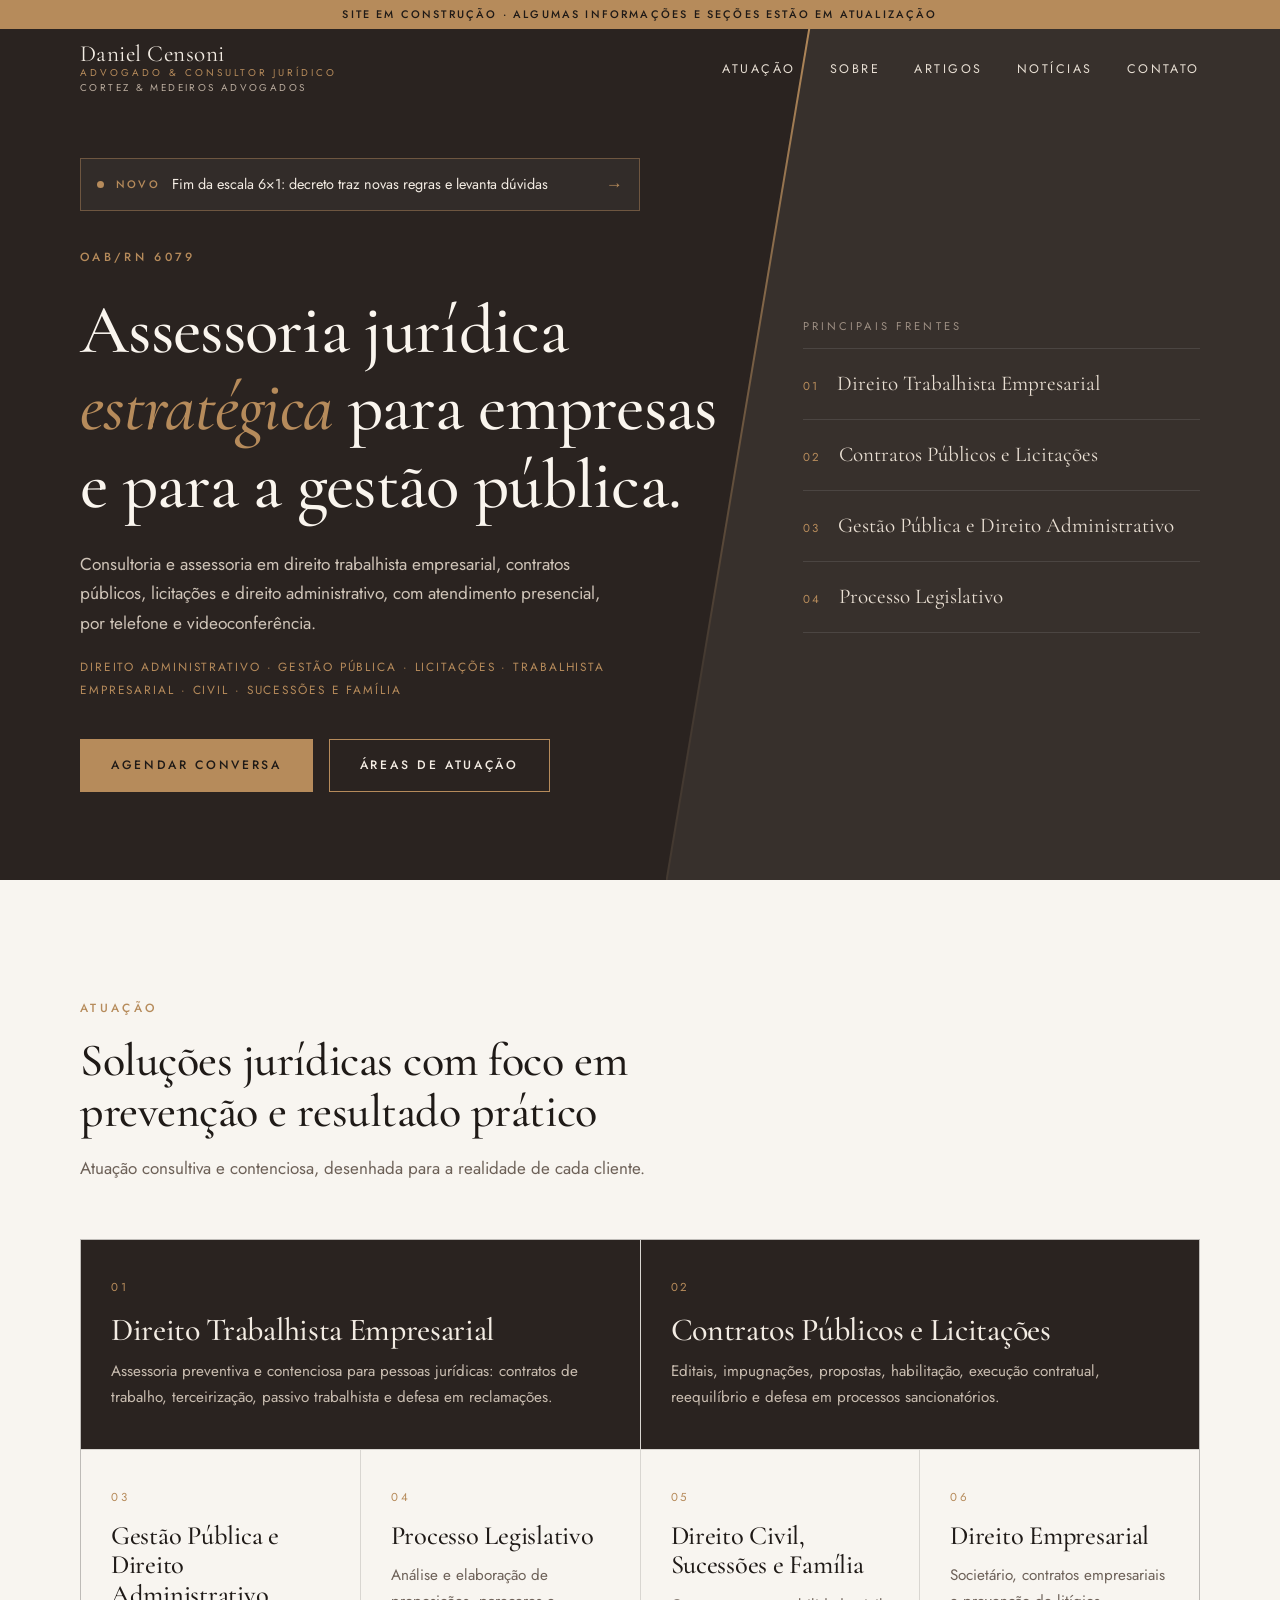
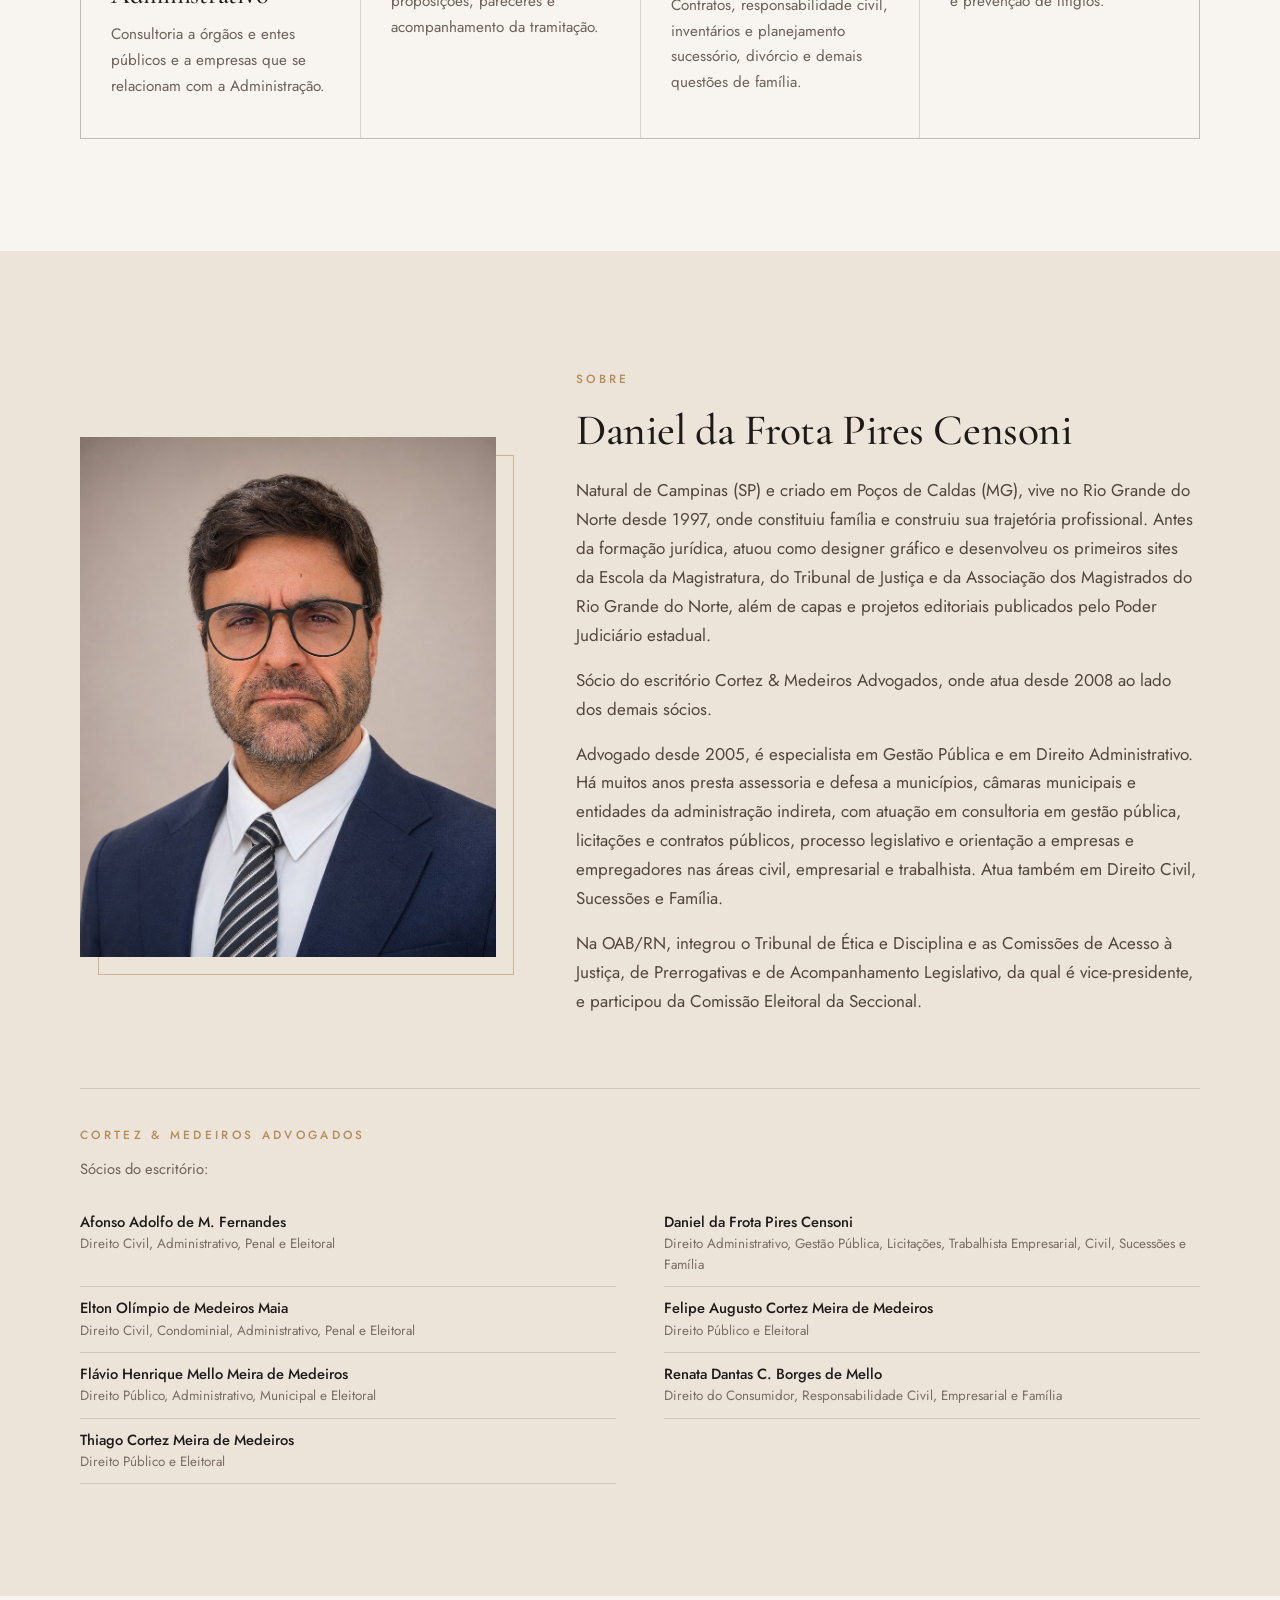
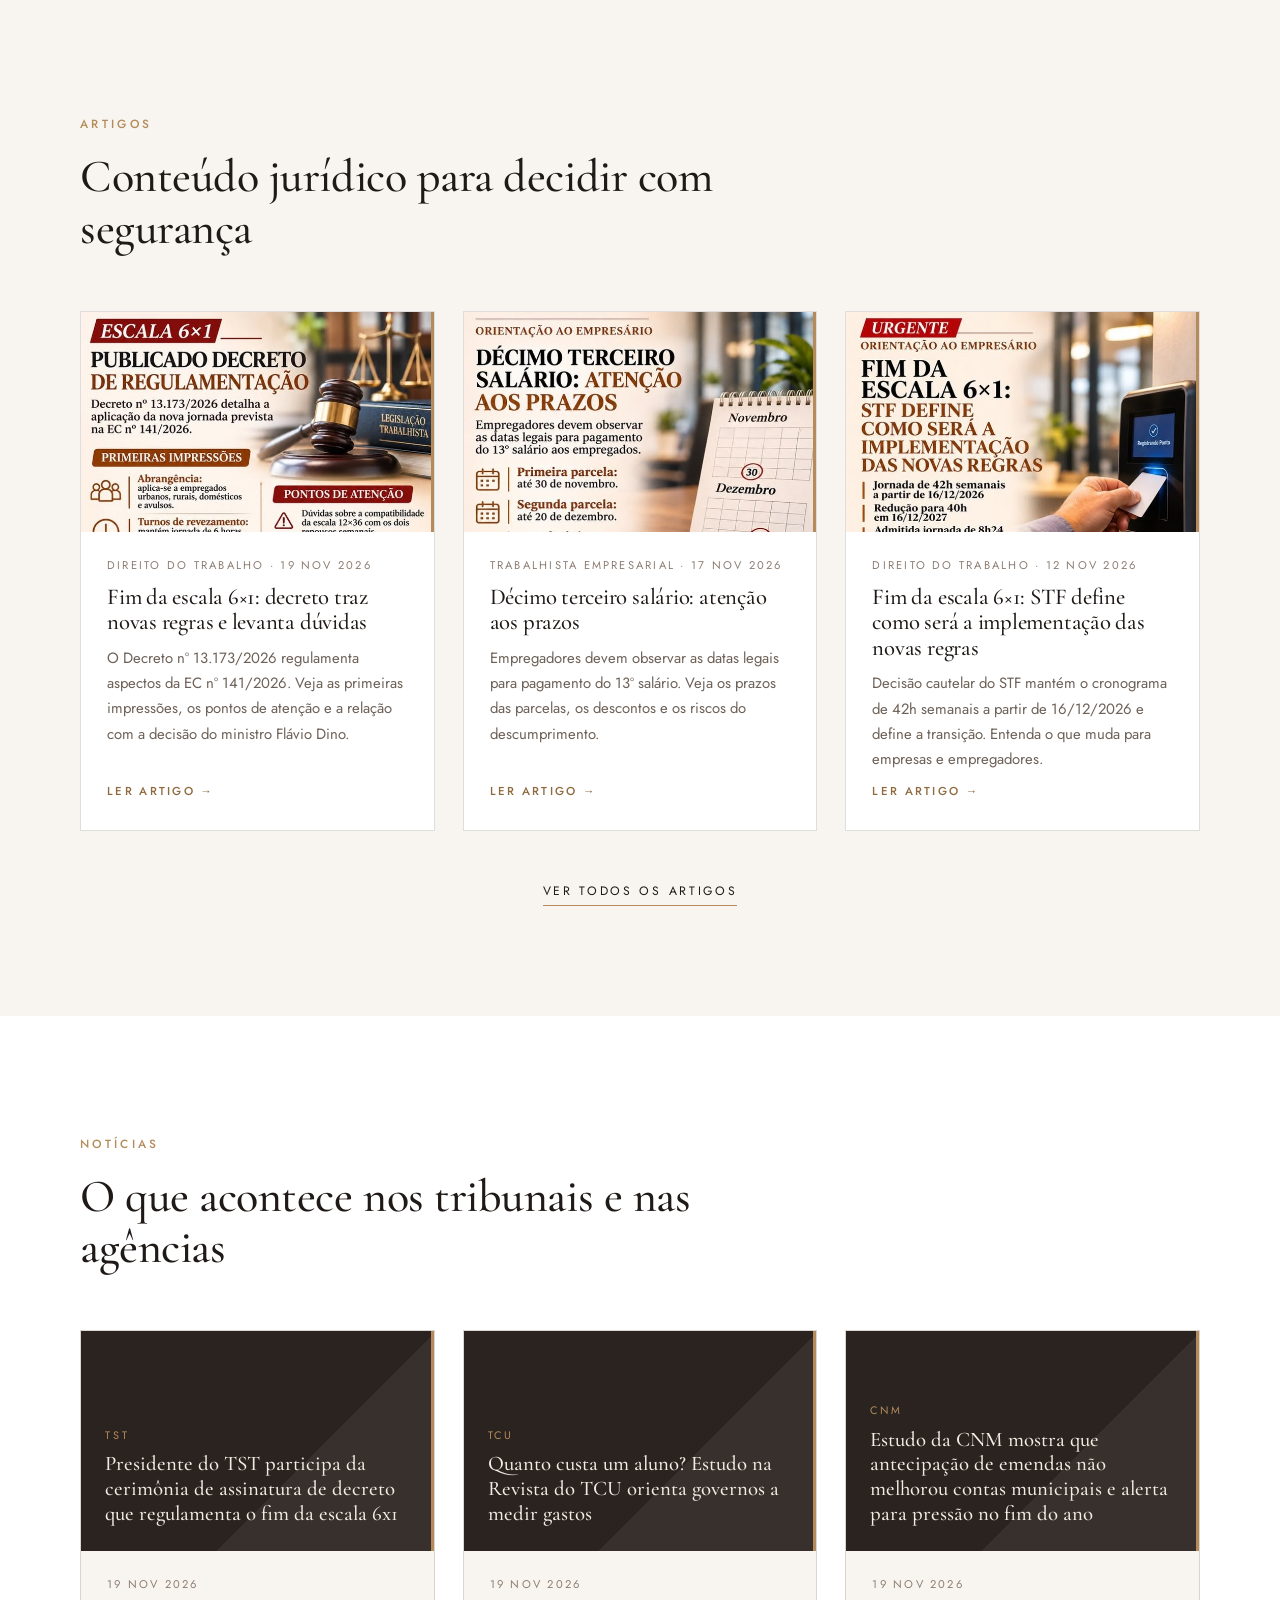
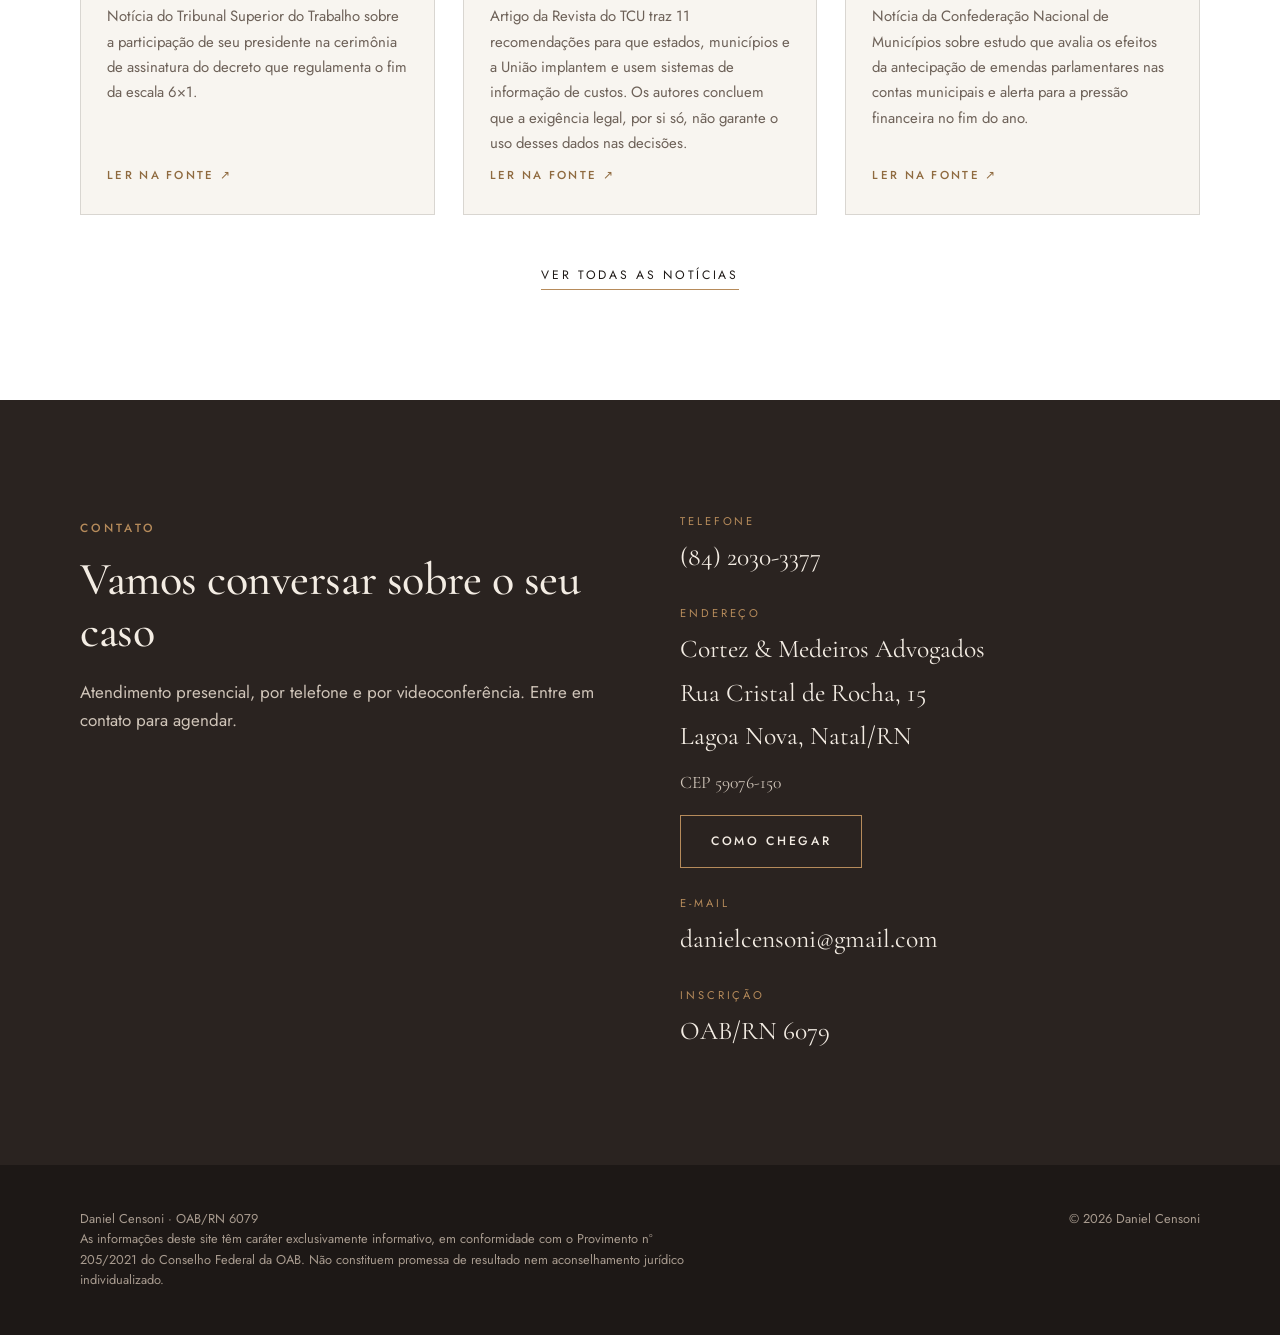
==== commit 3dce7dc1: "Add files via upload" ====
--- a/index.html
+++ b/index.html
@@ -21,7 +21,7 @@
 <section id="artigos"><div class="wrap"><div class="head rv"><span class="eyebrow">Artigos</span><h2>Conteúdo jurídico para decidir com segurança</h2></div>
 <div class="grid3"><a class="card rv" href="fim-da-escala-6x1-decreto-traz-novas-regras-e-levanta-duvidas.html"><div class="cover"><img src="img-fim-da-escala-6x1-decreto.jpg" alt="Fim da escala 6×1: decreto traz novas regras e levanta dúvidas"></div><div class="body"><div class="meta">Direito do Trabalho &middot; 19 nov 2026</div><h3>Fim da escala 6×1: decreto traz novas regras e levanta dúvidas</h3><p>O Decreto nº 13.173/2026 regulamenta aspectos da EC nº 141/2026. Veja as primeiras impressões, os pontos de atenção e a relação com a decisão do ministro Flávio Dino.</p><span class="more">Ler artigo &rarr;</span></div></a><a class="card rv" href="decimo-terceiro-salario-atencao-aos-prazos.html"><div class="cover"><img src="img-13o-salario-prazos.jpg" alt="Décimo terceiro salário: atenção aos prazos"></div><div class="body"><div class="meta">Trabalhista Empresarial &middot; 17 nov 2026</div><h3>Décimo terceiro salário: atenção aos prazos</h3><p>Empregadores devem observar as datas legais para pagamento do 13º salário. Veja os prazos das parcelas, os descontos e os riscos do descumprimento.</p><span class="more">Ler artigo &rarr;</span></div></a><a class="card rv" href="fim-da-escala-6x1-stf-define-como-sera-a-implementacao.html"><div class="cover"><img src="img-fim-da-escala-6x1.jpg" alt="Fim da escala 6×1: STF define como será a implementação das novas regras"></div><div class="body"><div class="meta">Direito do Trabalho &middot; 12 nov 2026</div><h3>Fim da escala 6×1: STF define como será a implementação das novas regras</h3><p>Decisão cautelar do STF mantém o cronograma de 42h semanais a partir de 16/12/2026 e define a transição. Entenda o que muda para empresas e empregadores.</p><span class="more">Ler artigo &rarr;</span></div></a></div><div class="allink"><a href="artigos.html">Ver todos os artigos</a></div></div></section>
 <section class="news" id="noticias"><div class="wrap"><div class="head rv"><span class="eyebrow">Notícias</span><h2>O que acontece nos tribunais e nas agências</h2></div>
-<div class="grid3"><a class="card rv" href="https://noticias.stf.jus.br/postsnoticias/confederacao-do-comercio-questiona-no-stf-prazo-para-fim-da-escala-6x1/" target="_blank" rel="noopener"><div class="cover"><span>STF</span><b>Confederação do comércio questiona no STF prazo para fim da escala 6x1</b></div><div class="body"><div class="meta">11 nov 2026</div><p>A CNC ajuizou a ADI 8041 contra as regras de transição da Emenda Constitucional 141/2026. A entidade considera curto o prazo da primeira etapa de redução da jornada e propõe adiar a implementação para 2027.</p><span class="more">Ler na fonte &#8599;</span></div></a><a class="card rv" href="https://www.tce.rn.gov.br/Noticias/NoticiaDetalhada/8140#gsc.tab=0" target="_blank" rel="noopener"><div class="cover"><span>TCE-RN</span><b>TCE e MPRN orientam gestores a garantir estrutura e autonomia aos Conselhos de Saúde</b></div><div class="body"><div class="meta">11 nov 2026</div><p>A Nota Técnica Conjunta nº 03/2026 traz diretrizes para que governos estaduais e municipais assegurem infraestrutura, apoio administrativo, recursos e independência aos Conselhos de Saúde.</p><span class="more">Ler na fonte &#8599;</span></div></a><a class="card rv" href="https://www.tst.jus.br/-/atendente-de-telemarketing-nao-prova-origem-de-nodulo-em-cordas-vocais-e-perde-reparacao" target="_blank" rel="noopener"><div class="cover"><span>TST</span><b>Atendente de telemarketing não prova origem de nódulo em cordas vocais e perde reparação</b></div><div class="body"><div class="meta">11 nov 2026</div><p>Notícia do Tribunal Superior do Trabalho sobre pedido de reparação de atendente de telemarketing por nódulo nas cordas vocais, que não teve a origem comprovada.</p><span class="more">Ler na fonte &#8599;</span></div></a></div><div class="allink"><a href="noticias.html">Ver todas as notícias</a></div></div></section>
+<div class="grid3"><a class="card rv" href="https://www.tst.jus.br/-/presidente-do-tst-participa-da-cerimonia-de-assinatura-de-decreto-que-regulamenta-o-fim-da-escala-6x1" target="_blank" rel="noopener"><div class="cover"><span>TST</span><b>Presidente do TST participa da cerimônia de assinatura de decreto que regulamenta o fim da escala 6x1</b></div><div class="body"><div class="meta">19 nov 2026</div><p>Notícia do Tribunal Superior do Trabalho sobre a participação de seu presidente na cerimônia de assinatura do decreto que regulamenta o fim da escala 6×1.</p><span class="more">Ler na fonte &#8599;</span></div></a><a class="card rv" href="https://portal.tcu.gov.br/imprensa/noticias/quanto-custa-um-aluno-estudo-na-revista-do-tcu-orienta-governos-a-medir-gastos" target="_blank" rel="noopener"><div class="cover"><span>TCU</span><b>Quanto custa um aluno? Estudo na Revista do TCU orienta governos a medir gastos</b></div><div class="body"><div class="meta">19 nov 2026</div><p>Artigo da Revista do TCU traz 11 recomendações para que estados, municípios e a União implantem e usem sistemas de informação de custos. Os autores concluem que a exigência legal, por si só, não garante o uso desses dados nas decisões.</p><span class="more">Ler na fonte &#8599;</span></div></a><a class="card rv" href="https://cnm.org.br/comunicacao/noticias/estudo-da-cnm-mostra-que-antecipacao-de-emendas-nao-melhorou-contas-municipais-e-alerta-para-pressao-no-fim-do-ano" target="_blank" rel="noopener"><div class="cover"><span>CNM</span><b>Estudo da CNM mostra que antecipação de emendas não melhorou contas municipais e alerta para pressão no fim do ano</b></div><div class="body"><div class="meta">19 nov 2026</div><p>Notícia da Confederação Nacional de Municípios sobre estudo que avalia os efeitos da antecipação de emendas parlamentares nas contas municipais e alerta para a pressão financeira no fim do ano.</p><span class="more">Ler na fonte &#8599;</span></div></a></div><div class="allink"><a href="noticias.html">Ver todas as notícias</a></div></div></section>
 <section class="contact" id="contato"><div class="wrap"><div class="rv"><span class="eyebrow">Contato</span><h2>Vamos conversar sobre o seu caso</h2><p>Atendimento presencial, por telefone e por videoconferência. Entre em contato para agendar.</p></div>
 <dl class="rv"><div><dt>Telefone</dt><dd><a href="tel:+558420303377">(84) 2030-3377</a></dd></div><div><dt>Endereço</dt><dd>Cortez &amp; Medeiros Advogados<br>Rua Cristal de Rocha, 15<br>Lagoa Nova, Natal/RN<br><span style="font-size:1.1rem;color:#cfc4b8">CEP 59076-150</span></dd><a class="btn ghost" style="margin-top:14px" href="https://www.google.com/maps/search/?api=1&amp;query=Rua+Cristal+de+Rocha+15+Lagoa+Nova+Natal+RN" target="_blank" rel="noopener">Como chegar</a></div><div><dt>E-mail</dt><dd><a href="mailto:danielcensoni@gmail.com">danielcensoni@gmail.com</a></dd></div><div><dt>Inscrição</dt><dd>OAB/RN 6079</dd></div></dl></div></section><footer><div class="wrap"><p>Daniel Censoni &middot; OAB/RN 6079<br>As informações deste site têm caráter exclusivamente informativo, em conformidade com o Provimento nº 205/2021 do Conselho Federal da OAB. Não constituem promessa de resultado nem aconselhamento jurídico individualizado.</p><p>&copy; 2026 Daniel Censoni</p></div></footer><script>
 (function(){var h=document.querySelector('header.top');function s(){h.classList.toggle('solid',window.scrollY>20||h.dataset.solid)}s();addEventListener('scroll',s,{passive:true});
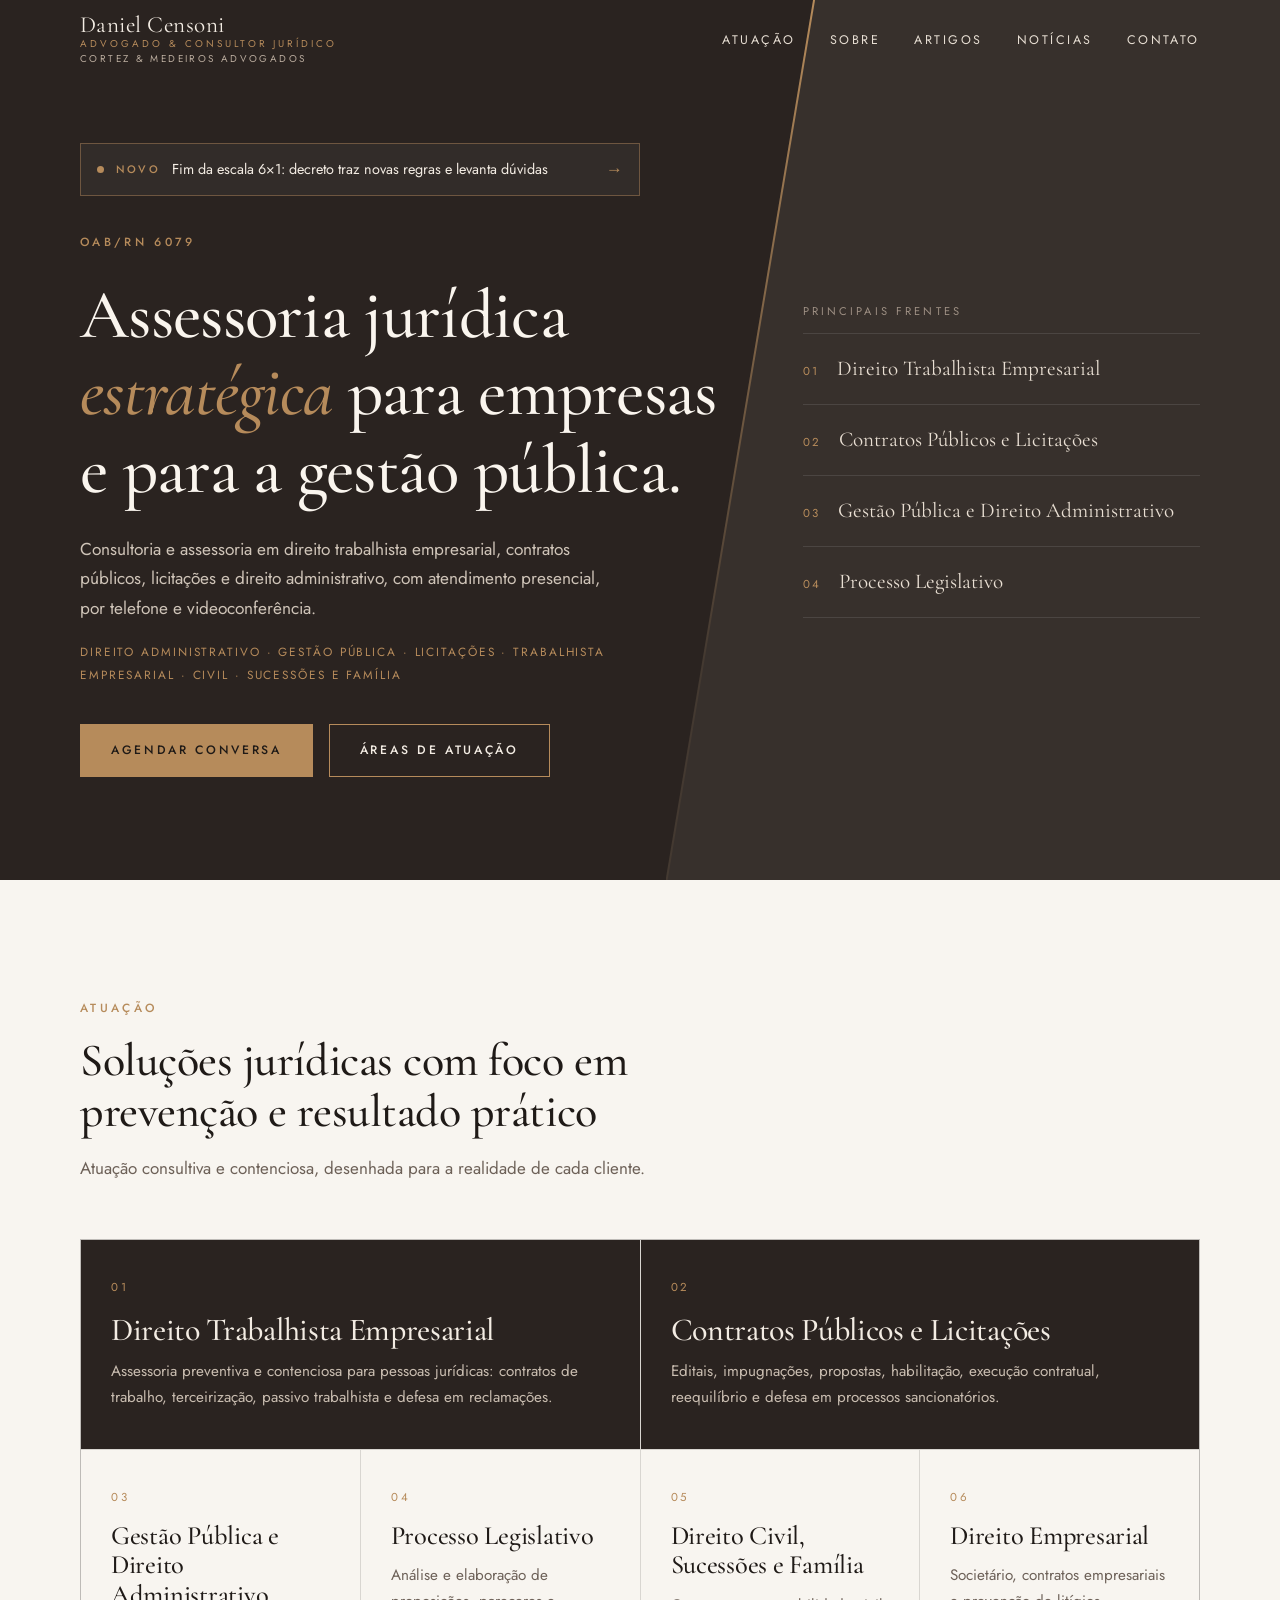
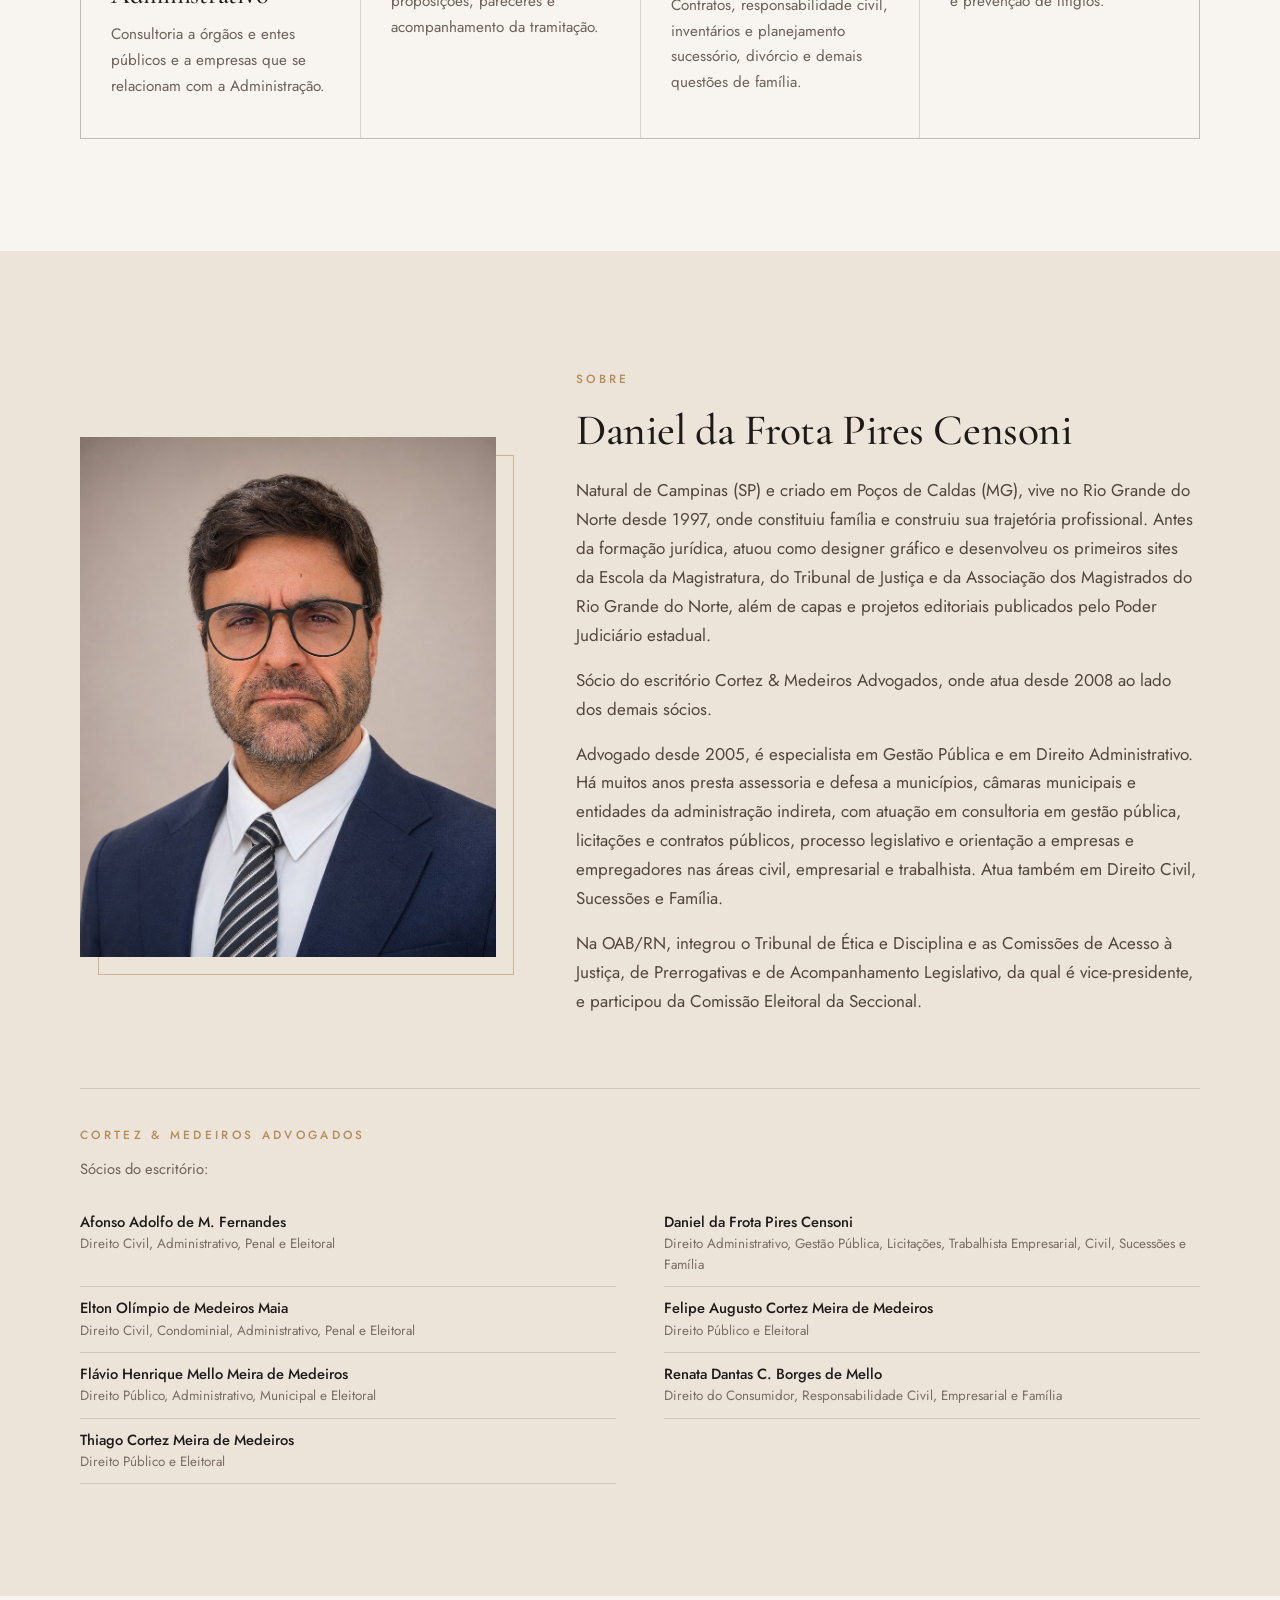
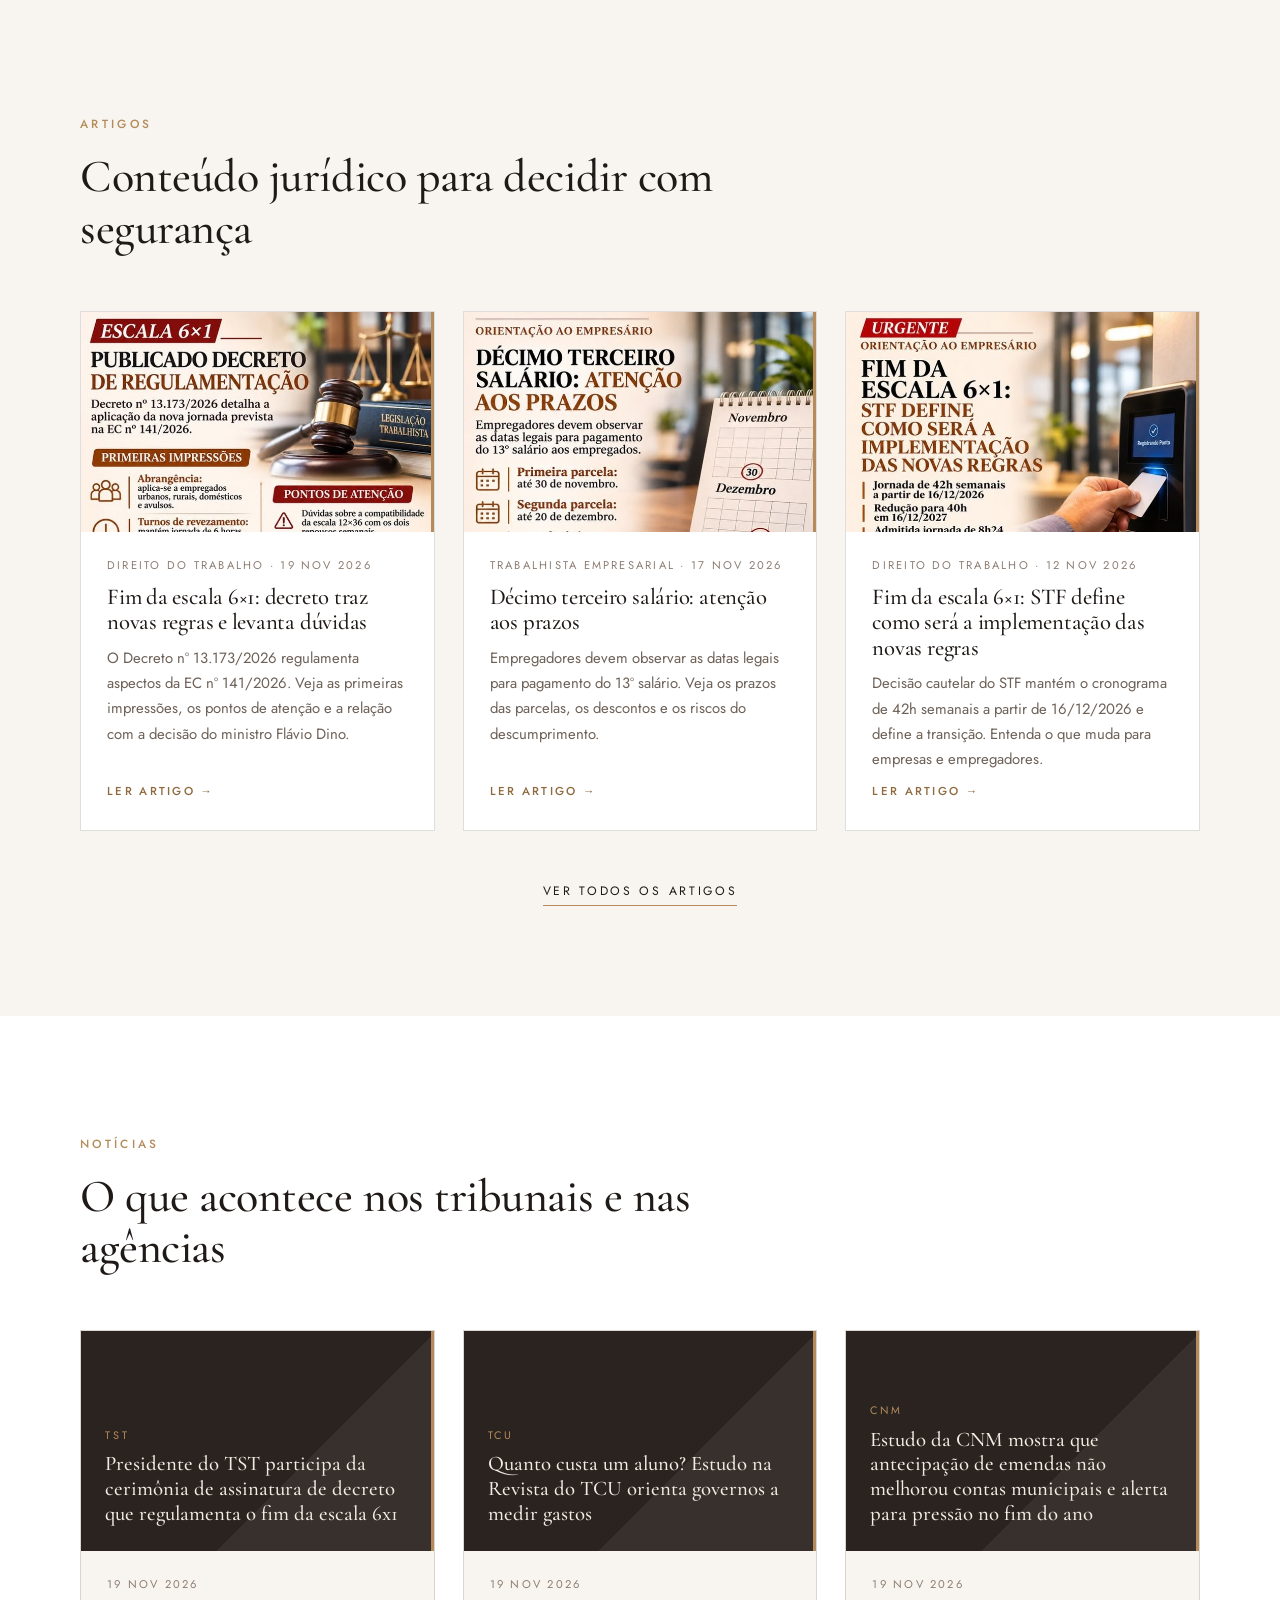
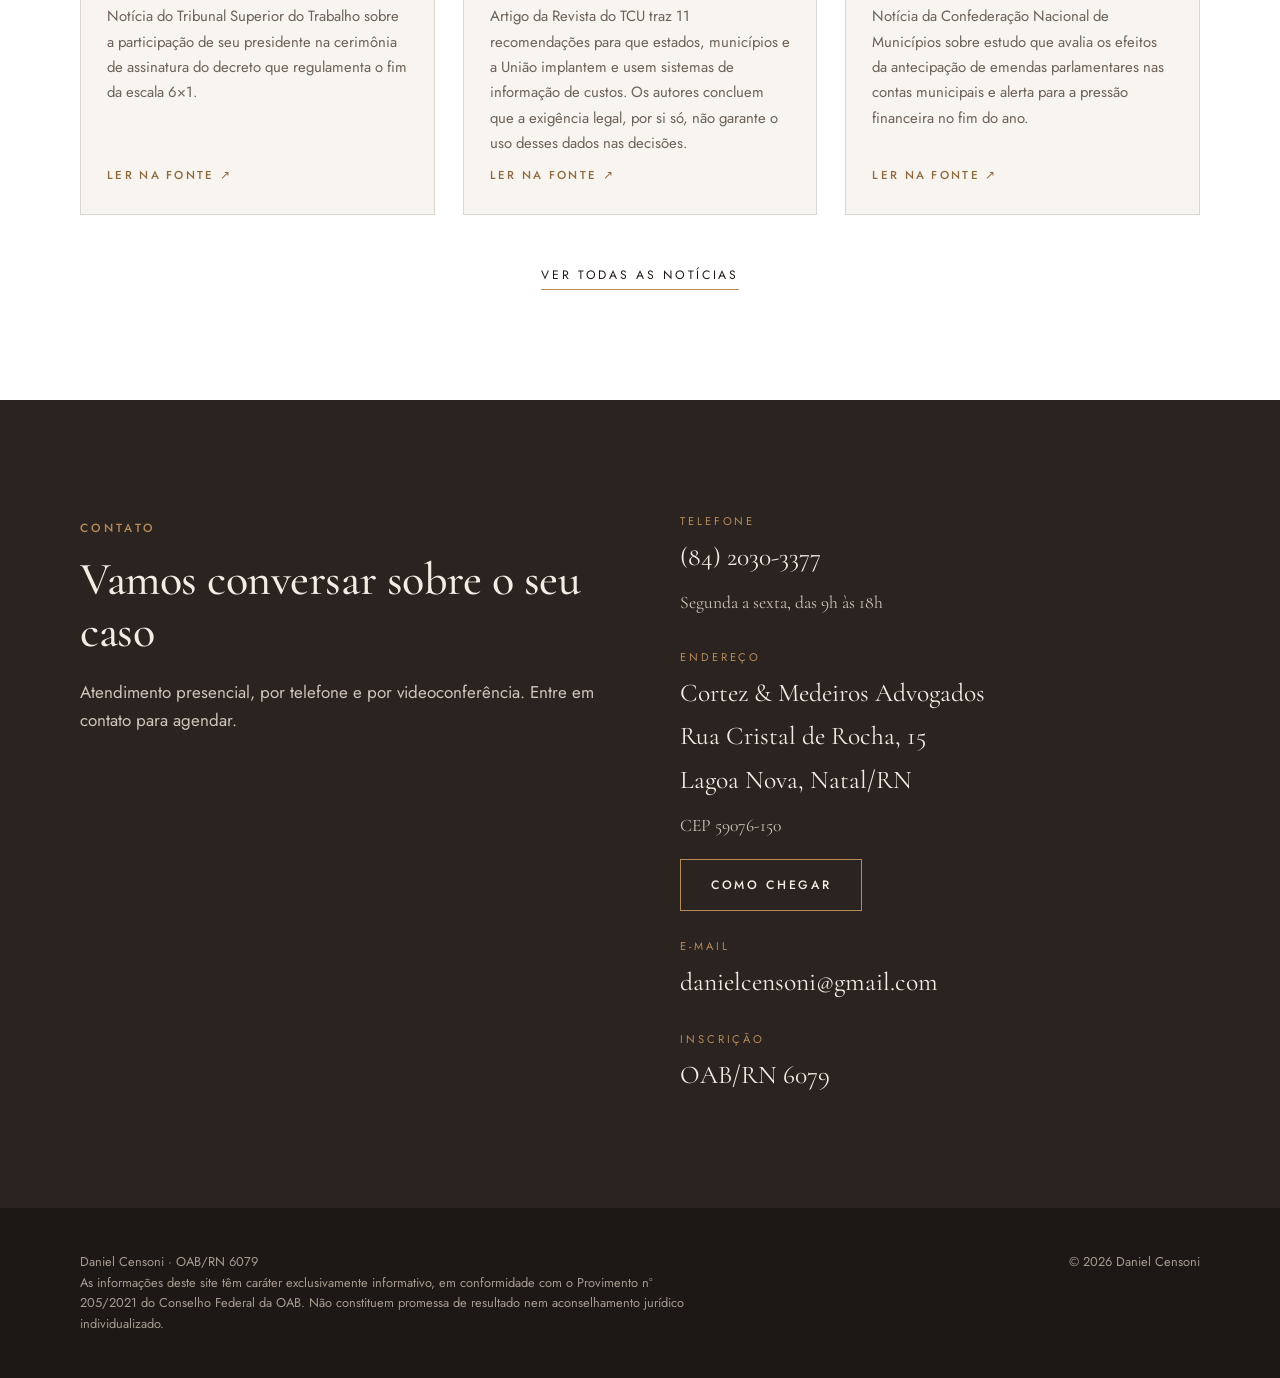
==== commit 488987a0: "Add files via upload" ====
--- a/index.html
+++ b/index.html
@@ -1,7 +1,7 @@
 <!DOCTYPE html><html lang="pt-BR"><head><meta charset="utf-8"><meta name="viewport" content="width=device-width,initial-scale=1">
 <title>Daniel Censoni | Advogado e Consultor Jurídico</title><meta name="description" content="Advogado e consultor jurídico para empresas e gestão pública: direito trabalhista empresarial, contratos públicos, licitações, direito administrativo e processo legislativo.">
 <meta property="og:title" content="Daniel Censoni | Advogado e Consultor Jurídico"><meta property="og:description" content="Advogado e consultor jurídico para empresas e gestão pública: direito trabalhista empresarial, contratos públicos, licitações, direito administrativo e processo legislativo."><meta property="og:type" content="website"><meta property="og:locale" content="pt_BR">
-<meta name="theme-color" content="#2a2320"><link rel="canonical" href="https://danielcensoni.github.io/"><link rel="preconnect" href="https://fonts.googleapis.com"><link rel="preconnect" href="https://fonts.gstatic.com" crossorigin><link href="https://fonts.googleapis.com/css2?family=Cormorant+Garamond:ital,wght@0,500;0,600;1,500&family=Jost:wght@400;500&display=swap" rel="stylesheet"><link rel="stylesheet" href="style.css"></head><body><header class="top" ><div class="construction">Site em construção &middot; algumas informações e seções estão em atualização</div><div class="wrap nav"><a class="brand" href="index.html">Daniel Censoni<small>Advogado &amp; Consultor Jurídico</small><small class="sub">Cortez &amp; Medeiros Advogados</small></a>
+<meta name="theme-color" content="#2a2320"><link rel="canonical" href="https://danielcensoni.github.io/"><link rel="preconnect" href="https://fonts.googleapis.com"><link rel="preconnect" href="https://fonts.gstatic.com" crossorigin><link href="https://fonts.googleapis.com/css2?family=Cormorant+Garamond:ital,wght@0,500;0,600;1,500&family=Jost:wght@400;500&display=swap" rel="stylesheet"><link rel="stylesheet" href="style.css"></head><body><header class="top" ><div class="wrap nav"><a class="brand" href="index.html">Daniel Censoni<small>Advogado &amp; Consultor Jurídico</small><small class="sub">Cortez &amp; Medeiros Advogados</small></a>
 <button class="burger" aria-label="Menu">&#9776;</button>
 <ul class="menu"><li><a href="index.html#areas">Atuação</a></li><li><a href="index.html#sobre">Sobre</a></li><li><a href="artigos.html">Artigos</a></li><li><a href="noticias.html">Notícias</a></li><li><a href="index.html#contato">Contato</a></li></ul></div></header>
 <section class="hero"><div class="wrap"><div><a class="newart" href="fim-da-escala-6x1-decreto-traz-novas-regras-e-levanta-duvidas.html"><span class="dot"></span><b>Novo</b><span class="tt">Fim da escala 6×1: decreto traz novas regras e levanta dúvidas</span><i>&rarr;</i></a><span class="eyebrow">OAB/RN 6079</span>
@@ -23,7 +23,7 @@
 <section class="news" id="noticias"><div class="wrap"><div class="head rv"><span class="eyebrow">Notícias</span><h2>O que acontece nos tribunais e nas agências</h2></div>
 <div class="grid3"><a class="card rv" href="https://www.tst.jus.br/-/presidente-do-tst-participa-da-cerimonia-de-assinatura-de-decreto-que-regulamenta-o-fim-da-escala-6x1" target="_blank" rel="noopener"><div class="cover"><span>TST</span><b>Presidente do TST participa da cerimônia de assinatura de decreto que regulamenta o fim da escala 6x1</b></div><div class="body"><div class="meta">19 nov 2026</div><p>Notícia do Tribunal Superior do Trabalho sobre a participação de seu presidente na cerimônia de assinatura do decreto que regulamenta o fim da escala 6×1.</p><span class="more">Ler na fonte &#8599;</span></div></a><a class="card rv" href="https://portal.tcu.gov.br/imprensa/noticias/quanto-custa-um-aluno-estudo-na-revista-do-tcu-orienta-governos-a-medir-gastos" target="_blank" rel="noopener"><div class="cover"><span>TCU</span><b>Quanto custa um aluno? Estudo na Revista do TCU orienta governos a medir gastos</b></div><div class="body"><div class="meta">19 nov 2026</div><p>Artigo da Revista do TCU traz 11 recomendações para que estados, municípios e a União implantem e usem sistemas de informação de custos. Os autores concluem que a exigência legal, por si só, não garante o uso desses dados nas decisões.</p><span class="more">Ler na fonte &#8599;</span></div></a><a class="card rv" href="https://cnm.org.br/comunicacao/noticias/estudo-da-cnm-mostra-que-antecipacao-de-emendas-nao-melhorou-contas-municipais-e-alerta-para-pressao-no-fim-do-ano" target="_blank" rel="noopener"><div class="cover"><span>CNM</span><b>Estudo da CNM mostra que antecipação de emendas não melhorou contas municipais e alerta para pressão no fim do ano</b></div><div class="body"><div class="meta">19 nov 2026</div><p>Notícia da Confederação Nacional de Municípios sobre estudo que avalia os efeitos da antecipação de emendas parlamentares nas contas municipais e alerta para a pressão financeira no fim do ano.</p><span class="more">Ler na fonte &#8599;</span></div></a></div><div class="allink"><a href="noticias.html">Ver todas as notícias</a></div></div></section>
 <section class="contact" id="contato"><div class="wrap"><div class="rv"><span class="eyebrow">Contato</span><h2>Vamos conversar sobre o seu caso</h2><p>Atendimento presencial, por telefone e por videoconferência. Entre em contato para agendar.</p></div>
-<dl class="rv"><div><dt>Telefone</dt><dd><a href="tel:+558420303377">(84) 2030-3377</a></dd></div><div><dt>Endereço</dt><dd>Cortez &amp; Medeiros Advogados<br>Rua Cristal de Rocha, 15<br>Lagoa Nova, Natal/RN<br><span style="font-size:1.1rem;color:#cfc4b8">CEP 59076-150</span></dd><a class="btn ghost" style="margin-top:14px" href="https://www.google.com/maps/search/?api=1&amp;query=Rua+Cristal+de+Rocha+15+Lagoa+Nova+Natal+RN" target="_blank" rel="noopener">Como chegar</a></div><div><dt>E-mail</dt><dd><a href="mailto:danielcensoni@gmail.com">danielcensoni@gmail.com</a></dd></div><div><dt>Inscrição</dt><dd>OAB/RN 6079</dd></div></dl></div></section><footer><div class="wrap"><p>Daniel Censoni &middot; OAB/RN 6079<br>As informações deste site têm caráter exclusivamente informativo, em conformidade com o Provimento nº 205/2021 do Conselho Federal da OAB. Não constituem promessa de resultado nem aconselhamento jurídico individualizado.</p><p>&copy; 2026 Daniel Censoni</p></div></footer><script>
+<dl class="rv"><div><dt>Telefone</dt><dd><a href="tel:+558420303377">(84) 2030-3377</a><br><span style="font-size:1.1rem;color:#cfc4b8">Segunda a sexta, das 9h às 18h</span></dd></div><div><dt>Endereço</dt><dd>Cortez &amp; Medeiros Advogados<br>Rua Cristal de Rocha, 15<br>Lagoa Nova, Natal/RN<br><span style="font-size:1.1rem;color:#cfc4b8">CEP 59076-150</span></dd><a class="btn ghost" style="margin-top:14px" href="https://www.google.com/maps/search/?api=1&amp;query=Rua+Cristal+de+Rocha+15+Lagoa+Nova+Natal+RN" target="_blank" rel="noopener">Como chegar</a></div><div><dt>E-mail</dt><dd><a href="mailto:danielcensoni@gmail.com">danielcensoni@gmail.com</a></dd></div><div><dt>Inscrição</dt><dd>OAB/RN 6079</dd></div></dl></div></section><footer><div class="wrap"><p>Daniel Censoni &middot; OAB/RN 6079<br>As informações deste site têm caráter exclusivamente informativo, em conformidade com o Provimento nº 205/2021 do Conselho Federal da OAB. Não constituem promessa de resultado nem aconselhamento jurídico individualizado.</p><p>&copy; 2026 Daniel Censoni</p></div></footer><script>
 (function(){var h=document.querySelector('header.top');function s(){h.classList.toggle('solid',window.scrollY>20||h.dataset.solid)}s();addEventListener('scroll',s,{passive:true});
 var b=document.querySelector('.burger'),m=document.querySelector('.menu');b.addEventListener('click',function(){m.classList.toggle('open')});m.addEventListener('click',function(){m.classList.remove('open')});
 var els=document.querySelectorAll('.rv');if('IntersectionObserver' in window){var o=new IntersectionObserver(function(x){x.forEach(function(i){if(i.isIntersecting){i.target.classList.add('in');o.unobserve(i.target)}})},{threshold:.12});els.forEach(function(i){o.observe(i)})}else{els.forEach(function(i){i.classList.add('in')})}})();
--- a/style.css
+++ b/style.css
@@ -147,9 +147,7 @@
 @media(max-width:900px){.brand small.sub{font-size:.58rem}}
 
 .construction{background:var(--cu);color:#1f1a17;text-align:center;font-size:.68rem;letter-spacing:.2em;text-transform:uppercase;padding:7px 12px;font-weight:500;line-height:1.4}
-.hero{padding-top:150px}
-.page-hero{padding-top:180px}
-@media(max-width:900px){.menu{top:calc(76px + 34px)}.hero{padding-top:140px}.page-hero{padding-top:170px}.construction{font-size:.6rem;letter-spacing:.12em}}
+@media(max-width:900px){.menu{top:76px}}
 
 .cover img{object-position:top}
 .fig{margin:0 0 36px}
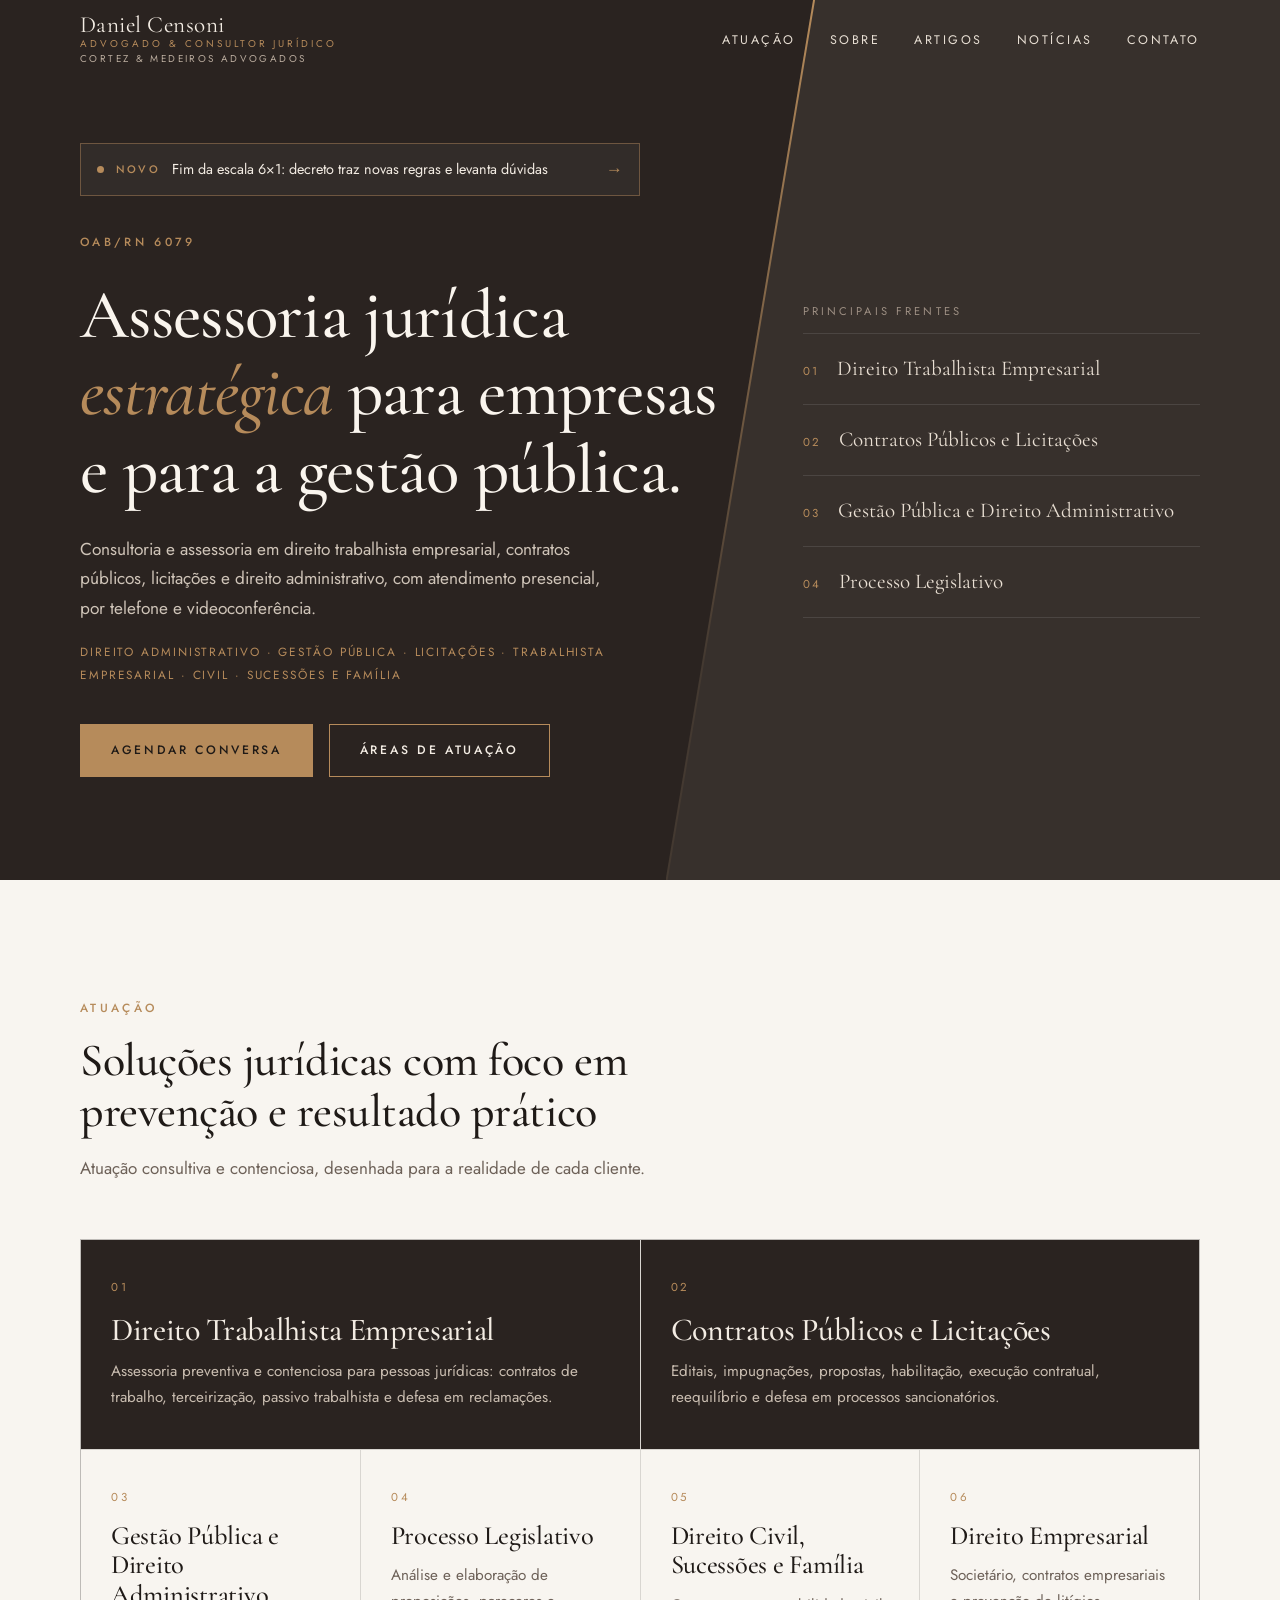
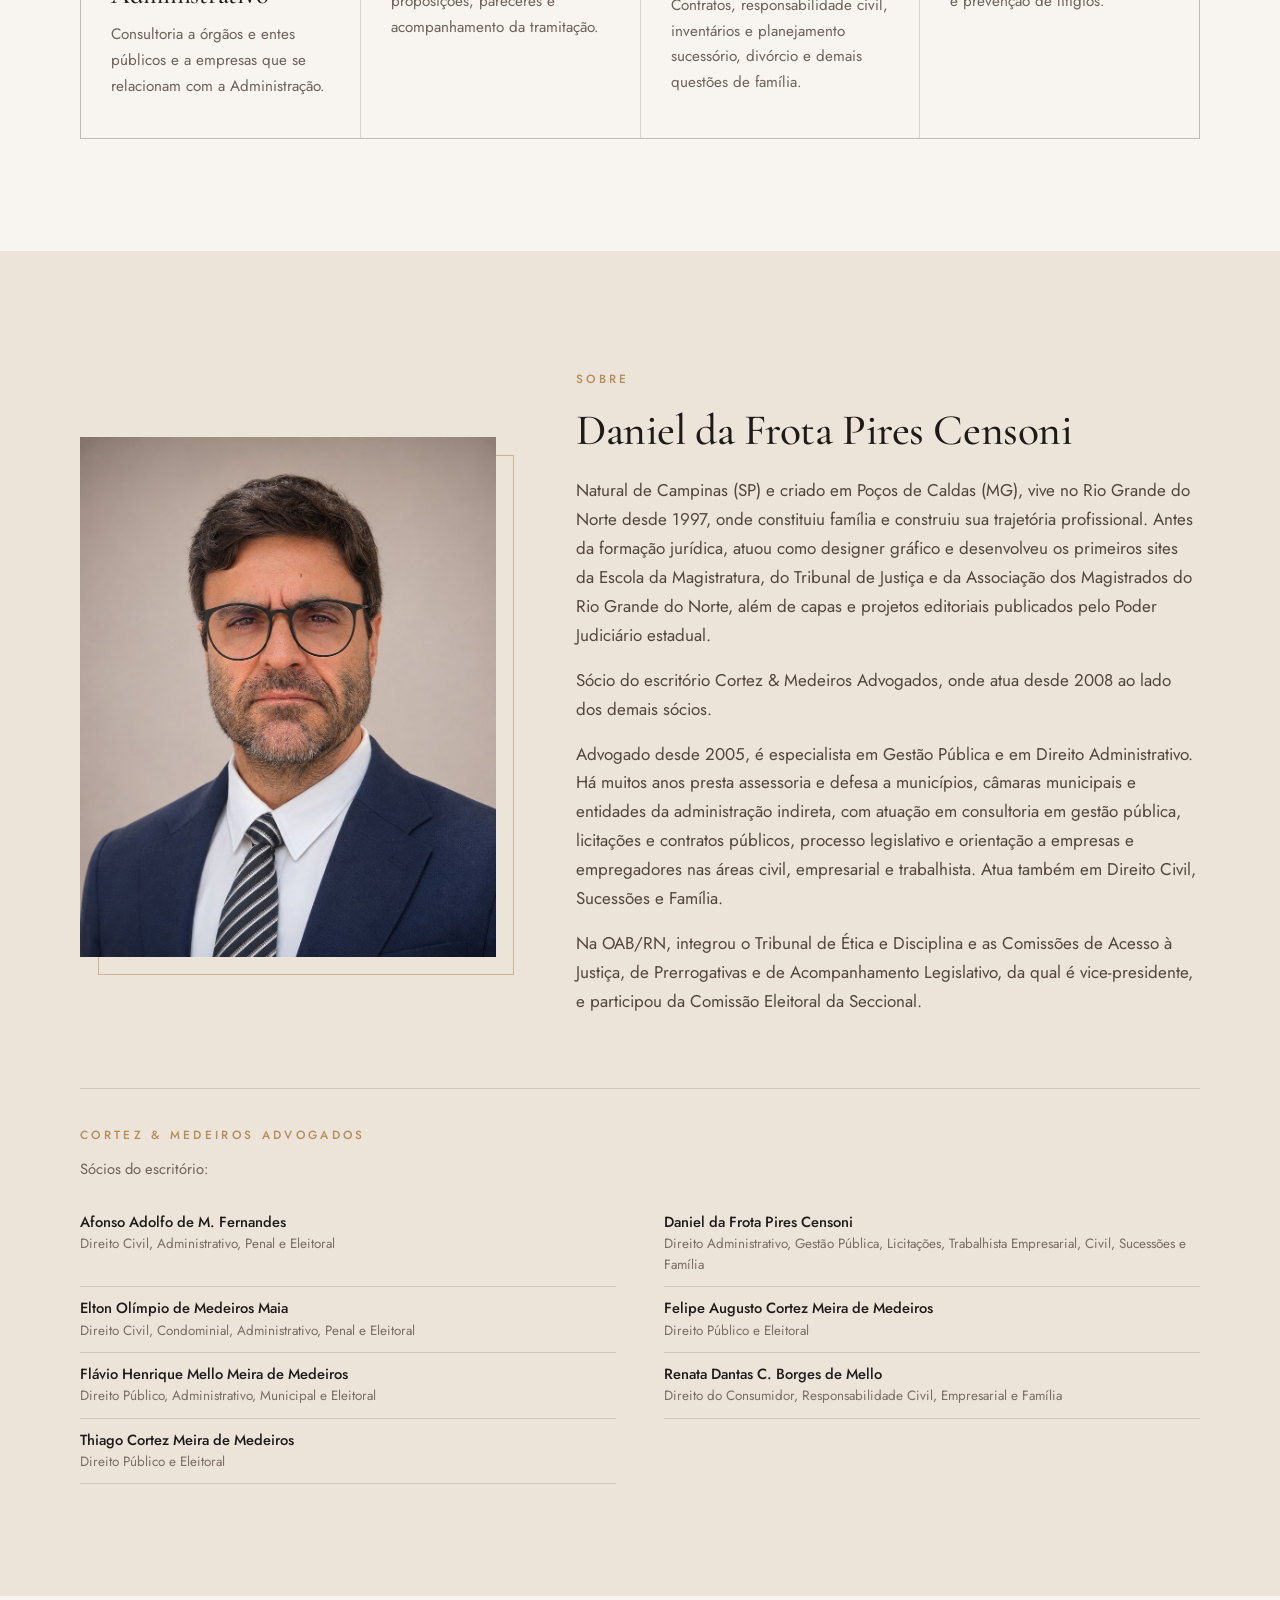
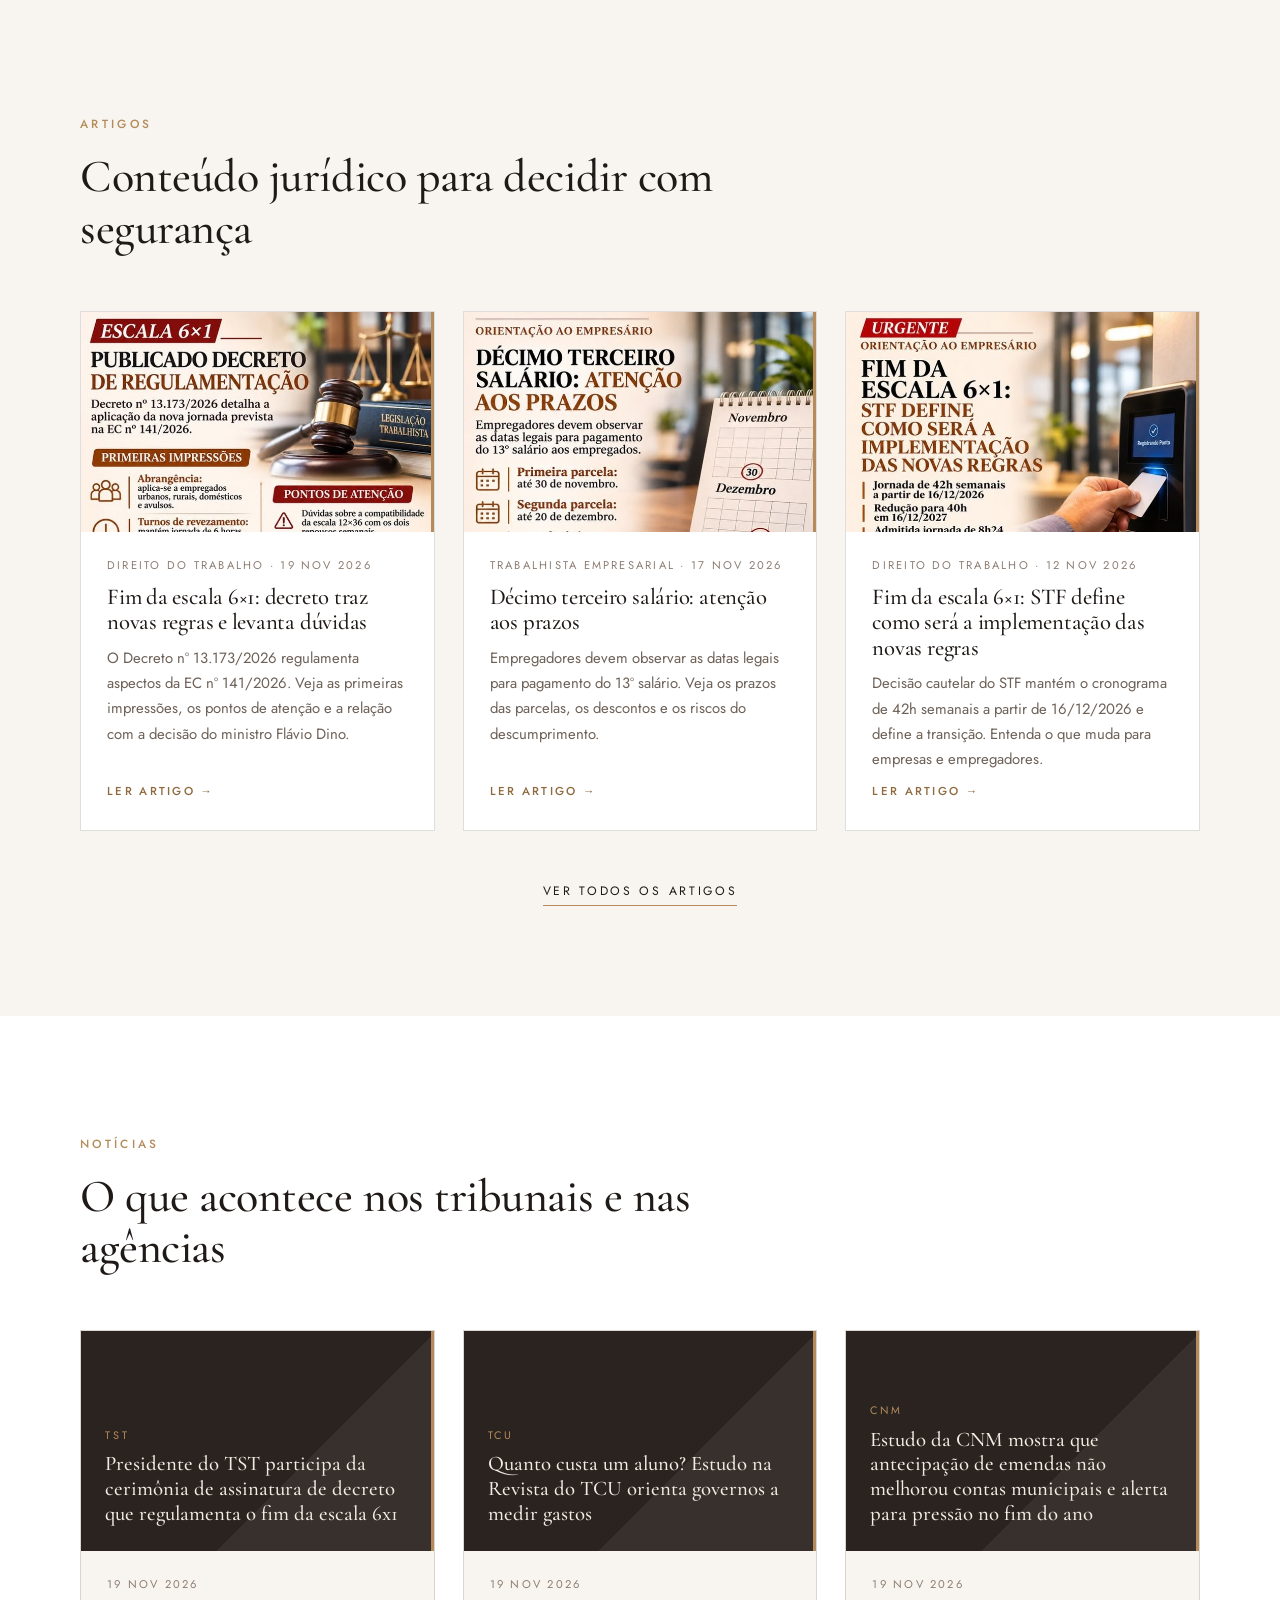
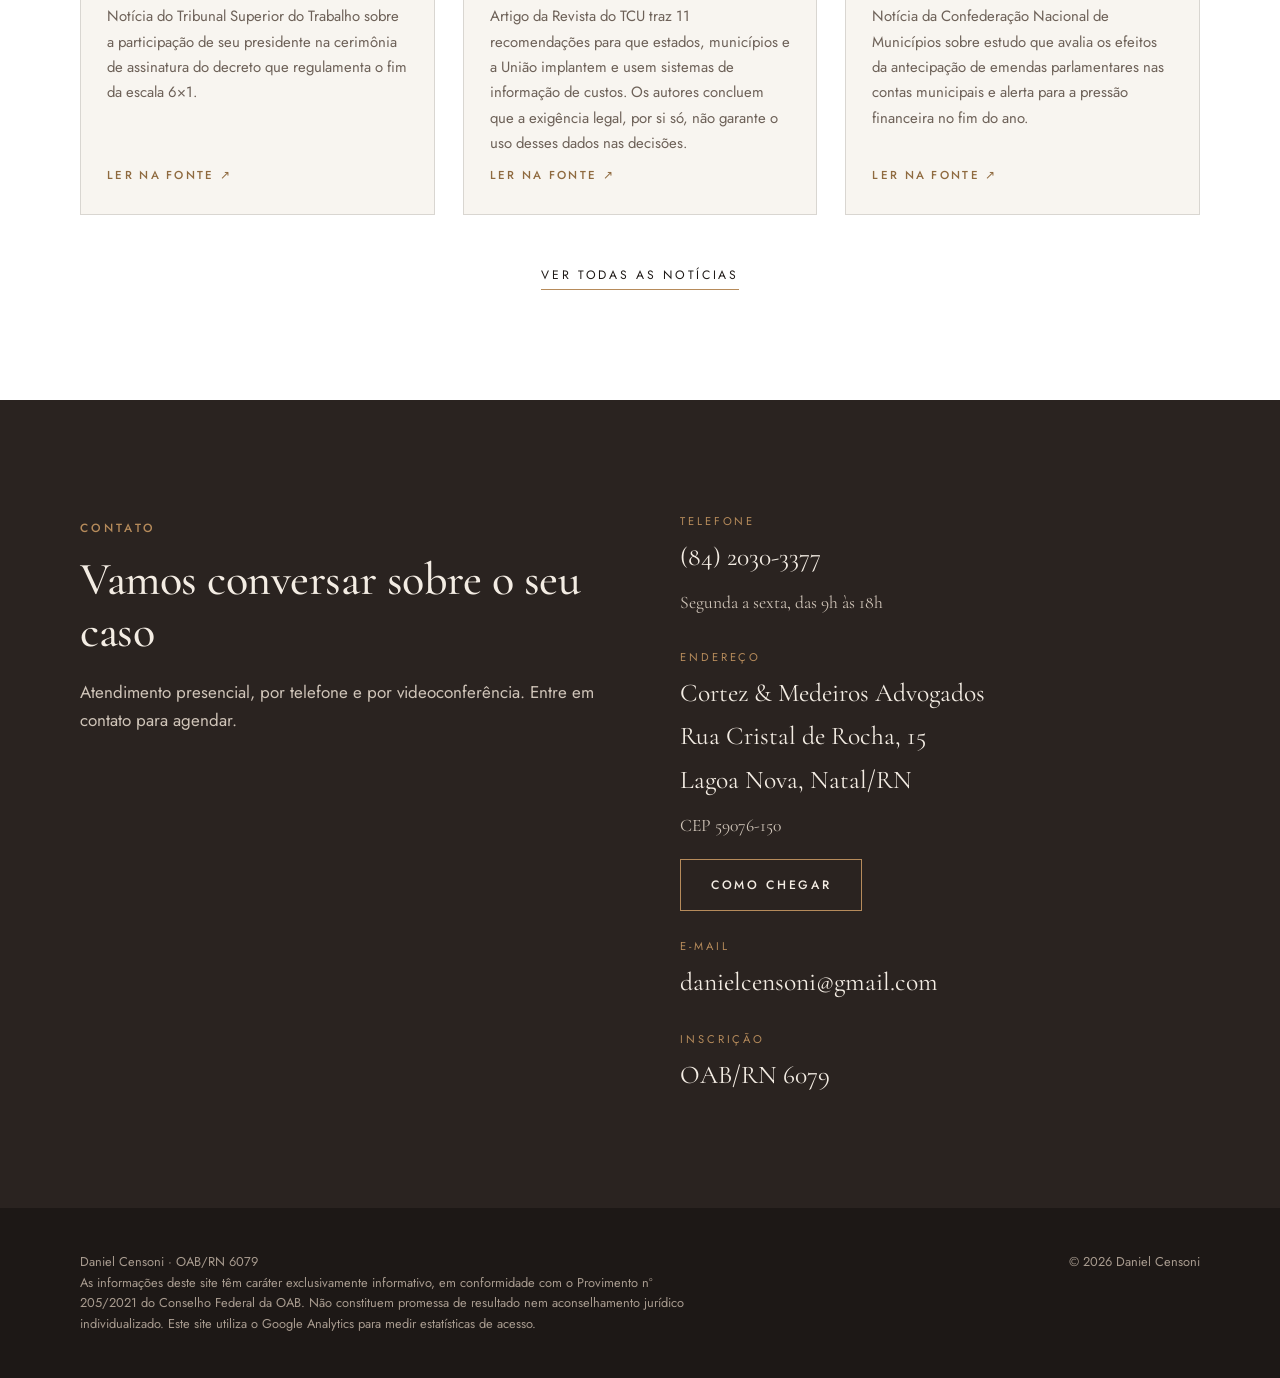
==== commit 69b5d9d4: "Add files via upload" ====
--- a/index.html
+++ b/index.html
@@ -1,4 +1,4 @@
-<!DOCTYPE html><html lang="pt-BR"><head><meta charset="utf-8"><meta name="viewport" content="width=device-width,initial-scale=1">
+<!DOCTYPE html><html lang="pt-BR"><head><meta charset="utf-8"><meta name="viewport" content="width=device-width,initial-scale=1"><script async src="https://www.googletagmanager.com/gtm.js?id=GTM-W6ZTT4NZ"></script><script>window.dataLayer=window.dataLayer||[];function gtag(){dataLayer.push(arguments);}gtag('js',new Date());</script>
 <title>Daniel Censoni | Advogado e Consultor Jurídico</title><meta name="description" content="Advogado e consultor jurídico para empresas e gestão pública: direito trabalhista empresarial, contratos públicos, licitações, direito administrativo e processo legislativo.">
 <meta property="og:title" content="Daniel Censoni | Advogado e Consultor Jurídico"><meta property="og:description" content="Advogado e consultor jurídico para empresas e gestão pública: direito trabalhista empresarial, contratos públicos, licitações, direito administrativo e processo legislativo."><meta property="og:type" content="website"><meta property="og:locale" content="pt_BR">
 <meta name="theme-color" content="#2a2320"><link rel="canonical" href="https://danielcensoni.github.io/"><link rel="preconnect" href="https://fonts.googleapis.com"><link rel="preconnect" href="https://fonts.gstatic.com" crossorigin><link href="https://fonts.googleapis.com/css2?family=Cormorant+Garamond:ital,wght@0,500;0,600;1,500&family=Jost:wght@400;500&display=swap" rel="stylesheet"><link rel="stylesheet" href="style.css"></head><body><header class="top" ><div class="wrap nav"><a class="brand" href="index.html">Daniel Censoni<small>Advogado &amp; Consultor Jurídico</small><small class="sub">Cortez &amp; Medeiros Advogados</small></a>
@@ -23,7 +23,7 @@
 <section class="news" id="noticias"><div class="wrap"><div class="head rv"><span class="eyebrow">Notícias</span><h2>O que acontece nos tribunais e nas agências</h2></div>
 <div class="grid3"><a class="card rv" href="https://www.tst.jus.br/-/presidente-do-tst-participa-da-cerimonia-de-assinatura-de-decreto-que-regulamenta-o-fim-da-escala-6x1" target="_blank" rel="noopener"><div class="cover"><span>TST</span><b>Presidente do TST participa da cerimônia de assinatura de decreto que regulamenta o fim da escala 6x1</b></div><div class="body"><div class="meta">19 nov 2026</div><p>Notícia do Tribunal Superior do Trabalho sobre a participação de seu presidente na cerimônia de assinatura do decreto que regulamenta o fim da escala 6×1.</p><span class="more">Ler na fonte &#8599;</span></div></a><a class="card rv" href="https://portal.tcu.gov.br/imprensa/noticias/quanto-custa-um-aluno-estudo-na-revista-do-tcu-orienta-governos-a-medir-gastos" target="_blank" rel="noopener"><div class="cover"><span>TCU</span><b>Quanto custa um aluno? Estudo na Revista do TCU orienta governos a medir gastos</b></div><div class="body"><div class="meta">19 nov 2026</div><p>Artigo da Revista do TCU traz 11 recomendações para que estados, municípios e a União implantem e usem sistemas de informação de custos. Os autores concluem que a exigência legal, por si só, não garante o uso desses dados nas decisões.</p><span class="more">Ler na fonte &#8599;</span></div></a><a class="card rv" href="https://cnm.org.br/comunicacao/noticias/estudo-da-cnm-mostra-que-antecipacao-de-emendas-nao-melhorou-contas-municipais-e-alerta-para-pressao-no-fim-do-ano" target="_blank" rel="noopener"><div class="cover"><span>CNM</span><b>Estudo da CNM mostra que antecipação de emendas não melhorou contas municipais e alerta para pressão no fim do ano</b></div><div class="body"><div class="meta">19 nov 2026</div><p>Notícia da Confederação Nacional de Municípios sobre estudo que avalia os efeitos da antecipação de emendas parlamentares nas contas municipais e alerta para a pressão financeira no fim do ano.</p><span class="more">Ler na fonte &#8599;</span></div></a></div><div class="allink"><a href="noticias.html">Ver todas as notícias</a></div></div></section>
 <section class="contact" id="contato"><div class="wrap"><div class="rv"><span class="eyebrow">Contato</span><h2>Vamos conversar sobre o seu caso</h2><p>Atendimento presencial, por telefone e por videoconferência. Entre em contato para agendar.</p></div>
-<dl class="rv"><div><dt>Telefone</dt><dd><a href="tel:+558420303377">(84) 2030-3377</a><br><span style="font-size:1.1rem;color:#cfc4b8">Segunda a sexta, das 9h às 18h</span></dd></div><div><dt>Endereço</dt><dd>Cortez &amp; Medeiros Advogados<br>Rua Cristal de Rocha, 15<br>Lagoa Nova, Natal/RN<br><span style="font-size:1.1rem;color:#cfc4b8">CEP 59076-150</span></dd><a class="btn ghost" style="margin-top:14px" href="https://www.google.com/maps/search/?api=1&amp;query=Rua+Cristal+de+Rocha+15+Lagoa+Nova+Natal+RN" target="_blank" rel="noopener">Como chegar</a></div><div><dt>E-mail</dt><dd><a href="mailto:danielcensoni@gmail.com">danielcensoni@gmail.com</a></dd></div><div><dt>Inscrição</dt><dd>OAB/RN 6079</dd></div></dl></div></section><footer><div class="wrap"><p>Daniel Censoni &middot; OAB/RN 6079<br>As informações deste site têm caráter exclusivamente informativo, em conformidade com o Provimento nº 205/2021 do Conselho Federal da OAB. Não constituem promessa de resultado nem aconselhamento jurídico individualizado.</p><p>&copy; 2026 Daniel Censoni</p></div></footer><script>
+<dl class="rv"><div><dt>Telefone</dt><dd><a href="tel:+558420303377">(84) 2030-3377</a><br><span style="font-size:1.1rem;color:#cfc4b8">Segunda a sexta, das 9h às 18h</span></dd></div><div><dt>Endereço</dt><dd>Cortez &amp; Medeiros Advogados<br>Rua Cristal de Rocha, 15<br>Lagoa Nova, Natal/RN<br><span style="font-size:1.1rem;color:#cfc4b8">CEP 59076-150</span></dd><a class="btn ghost" style="margin-top:14px" href="https://www.google.com/maps/search/?api=1&amp;query=Rua+Cristal+de+Rocha+15+Lagoa+Nova+Natal+RN" target="_blank" rel="noopener">Como chegar</a></div><div><dt>E-mail</dt><dd><a href="mailto:danielcensoni@gmail.com">danielcensoni@gmail.com</a></dd></div><div><dt>Inscrição</dt><dd>OAB/RN 6079</dd></div></dl></div></section><footer><div class="wrap"><p>Daniel Censoni &middot; OAB/RN 6079<br>As informações deste site têm caráter exclusivamente informativo, em conformidade com o Provimento nº 205/2021 do Conselho Federal da OAB. Não constituem promessa de resultado nem aconselhamento jurídico individualizado. Este site utiliza o Google Analytics para medir estatísticas de acesso.</p><p>&copy; 2026 Daniel Censoni</p></div></footer><script>
 (function(){var h=document.querySelector('header.top');function s(){h.classList.toggle('solid',window.scrollY>20||h.dataset.solid)}s();addEventListener('scroll',s,{passive:true});
 var b=document.querySelector('.burger'),m=document.querySelector('.menu');b.addEventListener('click',function(){m.classList.toggle('open')});m.addEventListener('click',function(){m.classList.remove('open')});
 var els=document.querySelectorAll('.rv');if('IntersectionObserver' in window){var o=new IntersectionObserver(function(x){x.forEach(function(i){if(i.isIntersecting){i.target.classList.add('in');o.unobserve(i.target)}})},{threshold:.12});els.forEach(function(i){o.observe(i)})}else{els.forEach(function(i){i.classList.add('in')})}})();
